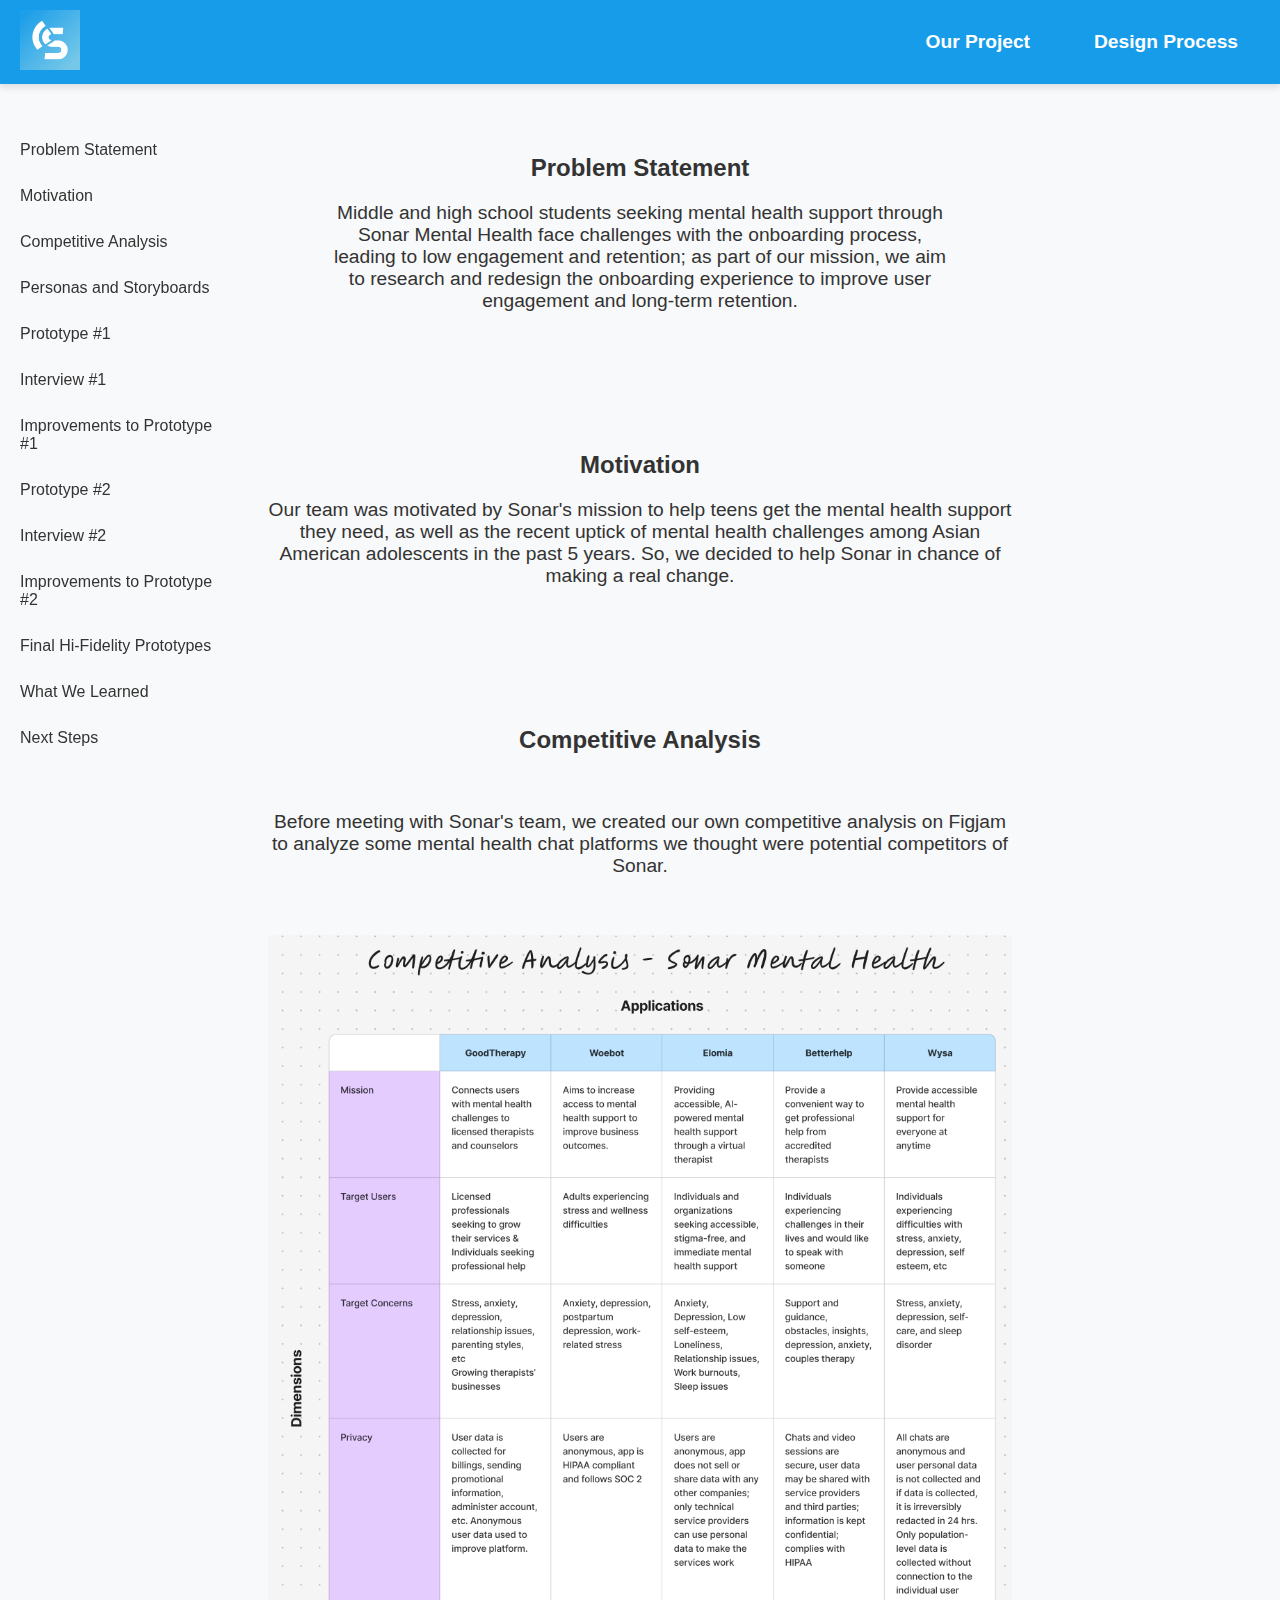
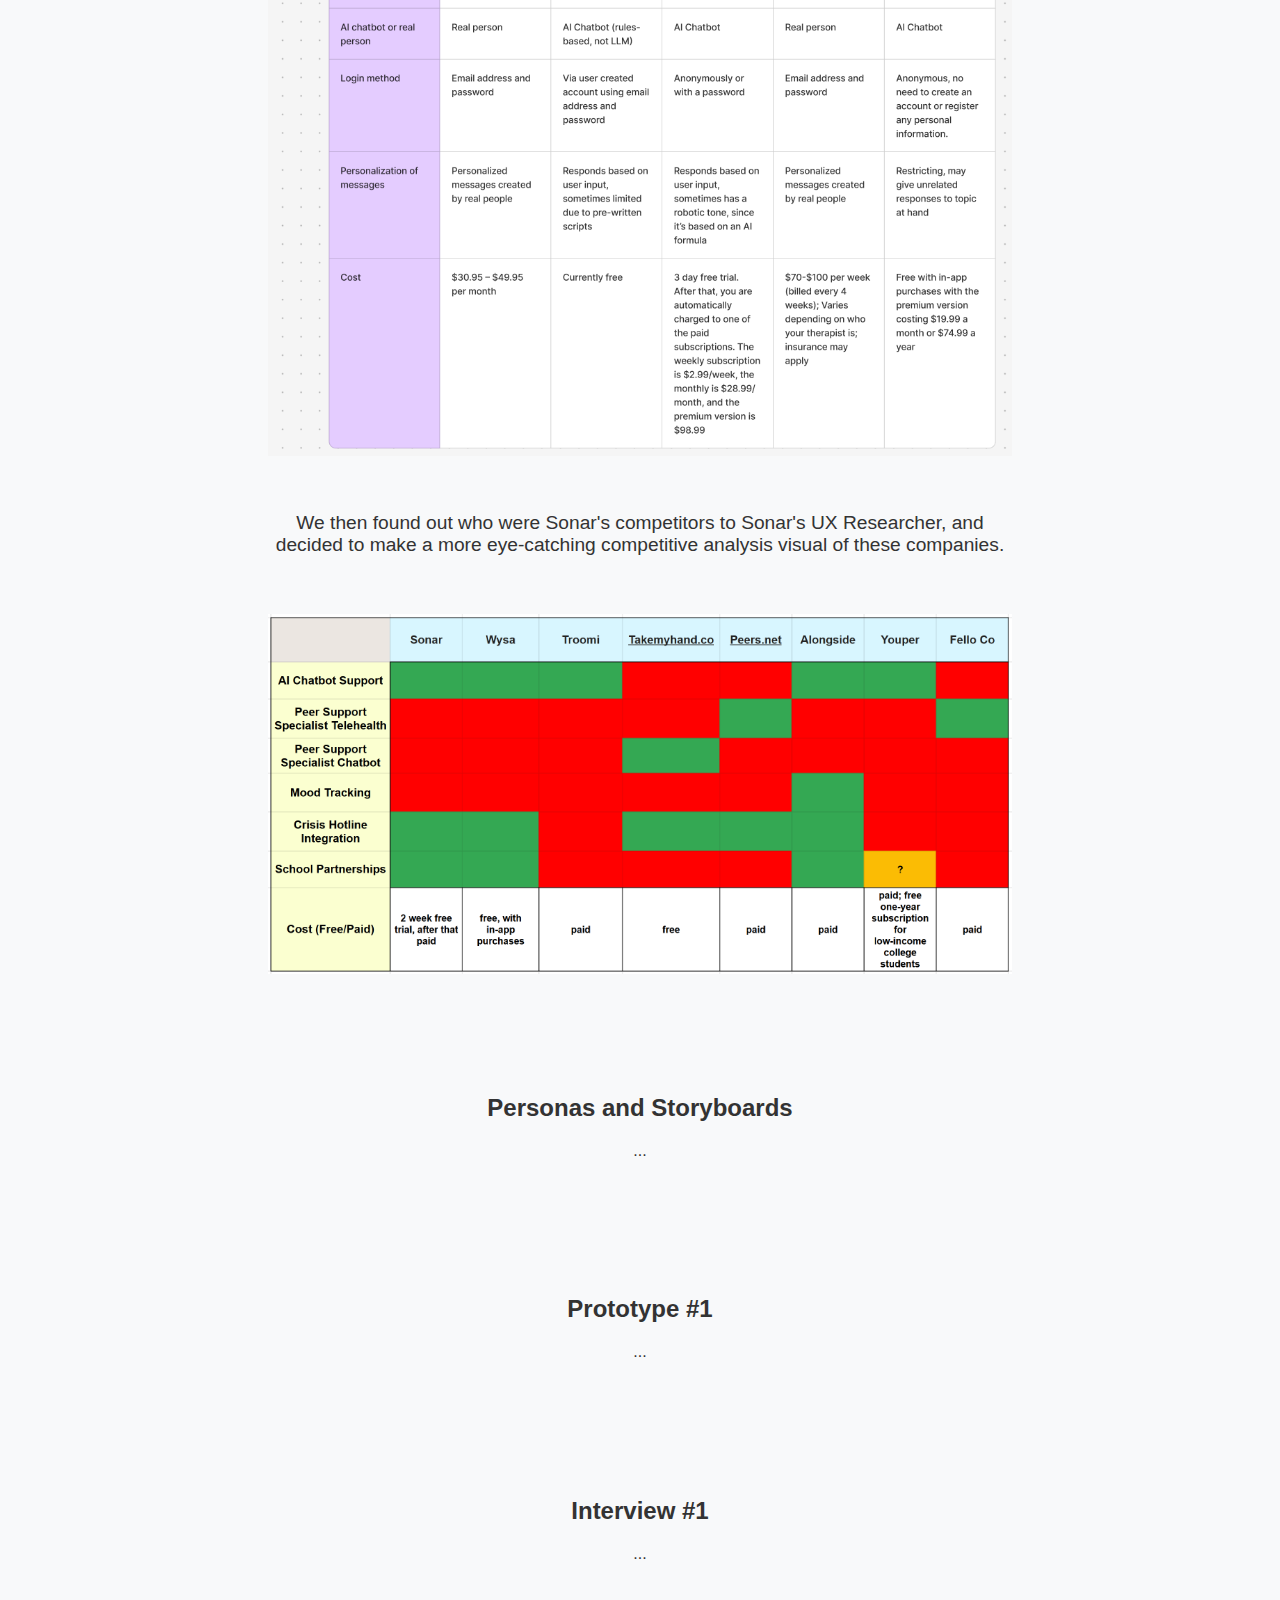
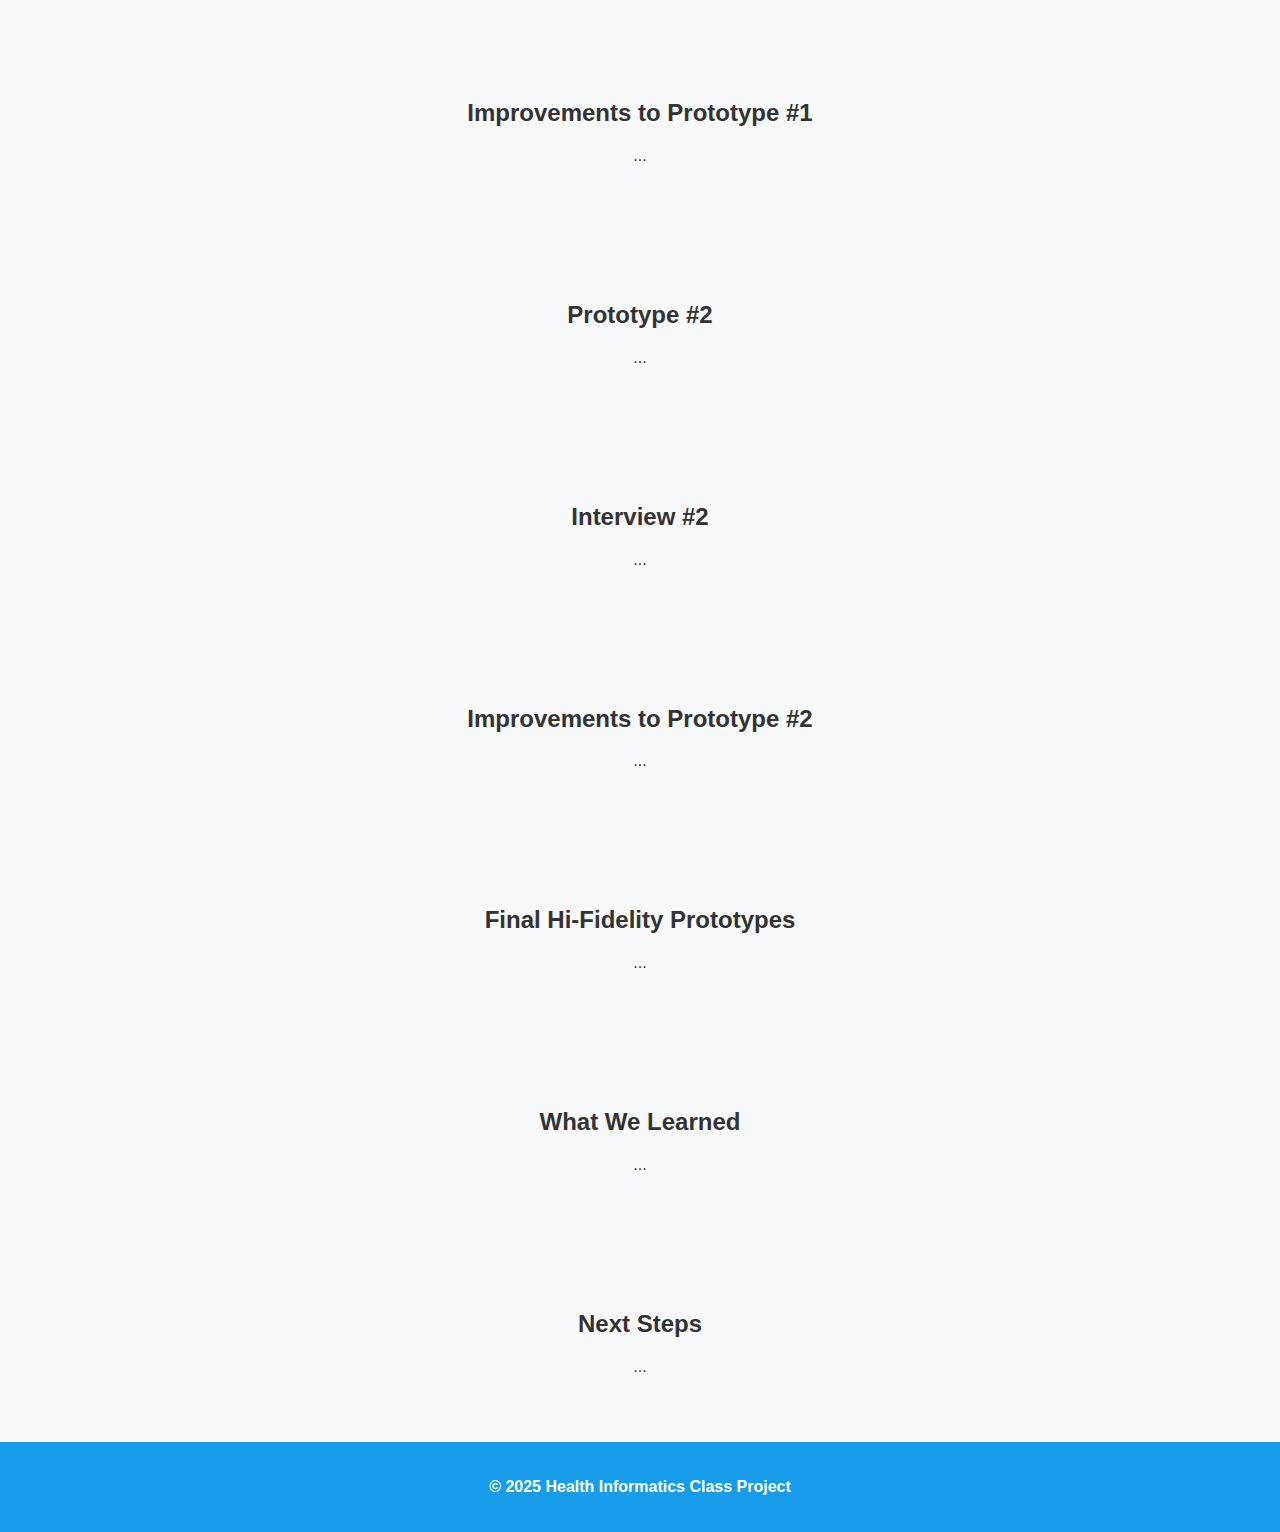
==== design_process.html @ 683f1a5f "Added team section and some initial sections in design process" ====
<!DOCTYPE html>
<html lang="en">
<head>
    <meta charset="UTF-8">
    <meta name="viewport" content="width=device-width, initial-scale=1.0">
    <title>UI/UX Project Showcase</title>
    <link rel="stylesheet" href="styles.css">
</head>
<body>
    <!-- Navbar -->
    <nav class="navbar">
        <div class="logo-container">
            <a href="index.html"> <!-- Replace "index.html" with the correct homepage link -->
                <img src="assets/images/sonar-logo-blue.png" alt="Sonar Mental Health" class="logo">
            </a>
            <!-- <span>Sonar Mental Health</span> -->
        </div>
        <ul class="nav-links">
            <li><a href="index.html">Our Project</a></li>
            <li><a href="design_process.html">Design Process</a></li>
        </ul>
    </nav>
    

    <!-- Left Sidebar Navigation -->
    <nav class="side-navbar">
        <ul>
            <li><a href="#problem-statement">Problem Statement</a></li>
            <li><a href="#motivation">Motivation</a></li>
            <li><a href="#competitive-analysis">Competitive Analysis</a></li>
            <li><a href="#personas-storyboards">Personas and Storyboards</a></li>
            <li><a href="#prototype1">Prototype #1</a></li>
            <li><a href="#interview1">Interview #1</a></li>
            <li><a href="#improvements1">Improvements to Prototype #1</a></li>
            <li><a href="#prototype2">Prototype #2</a></li>
            <li><a href="#interview2">Interview #2</a></li>
            <li><a href="#improvements2">Improvements to Prototype #2</a></li>
            <li><a href="#final-prototypes">Final Hi-Fidelity Prototypes</a></li>
            <li><a href="#learned">What We Learned</a></li>
            <li><a href="#next-steps">Next Steps</a></li>
        </ul>
    </nav>


    <section id="problem-statement">
        <h2>Problem Statement</h2>
        <p>Middle and high school students seeking mental health support through Sonar Mental Health face challenges with the 
            onboarding process, leading to low engagement and retention; as part of our mission, we aim to research and redesign
             the onboarding experience to improve user engagement and long-term retention.</p>
    </section>
    
    <section id="motivation">
        <h2>Motivation</h2>
        <p>Our team was motivated by Sonar's mission to help teens get the mental health support they need, as well as the recent 
            uptick of mental health challenges among Asian American adolescents in the past 5 years. So, we decided to help Sonar 
            in chance of making a real change.
        </p>
    </section>
    
    <section id="competitive-analysis">
        <h2>Competitive Analysis</h2>
        <p>Before meeting with Sonar's team, we created our own competitive analysis on Figjam to analyze some mental health chat 
            platforms we thought were potential competitors of Sonar.</p>
        <div style="text-align: center;">
            <img src="assets/images/ca-visual-ours.png" alt="Competitive Analysis Visual Ours" style="max-width: 100%; height: auto;">
        </div>
        <p>We then found out who were Sonar's competitors to Sonar's UX Researcher, and decided to make a more eye-catching
             competitive analysis visual of these companies.</p>
        <div style="text-align: center;">
            <img src="assets/images/competitive-analysis-visual.png" alt="Competitive Analysis Visual" style="max-width: 100%; height: auto;">
        </div>
    </section>
    
    <section id="personas-storyboards">
        <h2>Personas and Storyboards</h2>
        <p>...</p>
    </section>

    <section id="prototype1">
        <h2>Prototype #1</h2>
        <p>...</p>
    </section>

    <section id="interview1">
        <h2>Interview #1</h2>
        <p>...</p>
    </section>

    <section id="improvements1">
        <h2>Improvements to Prototype #1</h2>
        <p>...</p>
    </section>

    <section id="prototype2">
        <h2>Prototype #2</h2>
        <p>...</p>
    </section>

    <section id="interview2">
        <h2>Interview #2</h2>
        <p>...</p>
    </section>

    <section id="improvements2">
        <h2>Improvements to Prototype #2</h2>
        <p>...</p>
    </section>

    <section id="final-prototypes">
        <h2>Final Hi-Fidelity Prototypes</h2>
        <p>...</p>
    </section>

    <section id="learned">
        <h2>What We Learned</h2>
        <p>...</p>
    </section>

    <section id="next-steps">
        <h2>Next Steps</h2>
        <p>...</p>
    </section>


    <footer>
        <p>&copy; 2025 Health Informatics Class Project</p>
    </footer>
</body>
</html>
---- styles.css ----
/* General styles */
body {
    font-family: 'Arial', sans-serif;
    margin: 0;
    padding: 0;
    background-color: #f8f9fa;
    color: #333;
}

/* Navbar */
.navbar {
    display: flex;
    justify-content: space-between;
    align-items: center;
    padding: 10px 20px;
    background-color: #169CE9;
    color: white;
    box-shadow: 0px 4px 6px rgba(0, 0, 0, 0.1);
}

.logo {
    max-width: 60px;
    height: auto;
}

.nav-links {
    list-style: none;
    display: flex;
    gap: 20px;
    margin: 0;
    padding: 0;
}

.nav-links li {
    display: inline;
}

.nav-links a {
    text-decoration: none;
    color: white;
    font-weight: bold;
    font-size: 1.2rem;
    padding: 15px 22px;
    border-radius: 8px;
    transition: background 0.3s ease;
}

.nav-links a:hover {
    background-color: rgba(255, 255, 255, 0.2);
}


/* Left Sidebar Navigation */
.side-navbar {
    position: fixed;
    left: 20px;
    top: 50%;
    transform: translateY(-50%);
    width: 200px;
}

.side-navbar ul {
    list-style: none;
    padding: 0;
    margin: 0;
}

.side-navbar li {
    margin-bottom: 12px;
}

.side-navbar a {
    text-decoration: none;
    font-size: 16px;
    font-weight: 500;
    color: #333;
    padding: 8px 0;
    display: inline-block;
    position: relative;
    transition: color 0.3s ease-in-out;
}

/* Modern hover effect with an underline animation */
.side-navbar a::after {
    content: "";
    position: absolute;
    left: 0;
    bottom: -3px;
    width: 0;
    height: 2px;
    background-color: #007bff; /* Change to your accent color */
    transition: width 0.3s ease-in-out;
}

.side-navbar a:hover {
    color: #007bff;
}

.side-navbar a:hover::after {
    width: 100%;
}


/* Hero Section */
.hero {
    text-align: center;
    padding: 120px 20px;
    background: linear-gradient(135deg, #d0e8fc, #a3d5f7);
    color: #2c3e50;
    box-shadow: inset 0 4px 6px rgba(0, 0, 0, 0.1);
}

.hero h1 {
    font-size: 2.5rem;
    font-weight: bold;
    margin-bottom: 10px;
    color: #2c3e50; /* Updated title color */
}


.hero p {
    font-size: 1.2rem;
    max-width: 600px;
    margin: 0 auto;
    line-height: 1.6;
}

/* CTA Button */
.cta-button {
    display: inline-block;
    padding: 18px 40px;
    font-size: 1.2rem;
    margin-top: 20px;
    font-weight: bold;
    background-color: #007B8F; /* Updated button color */
    color: white;
    text-decoration: none;
    border-radius: 10px;
    transition: all 0.3s ease-in-out;
    box-shadow: 0px 5px 8px rgba(0, 0, 0, 0.15);
}

.cta-button:hover {
    background-color: #005F6B; /* Darker teal for hover effect */
    transform: scale(1.07);
}


/* Responsive Design */
@media (max-width: 768px) {
    .navbar {
        flex-direction: column;
        text-align: center;
        padding: 20px;
    }
    .nav-links {
        flex-direction: column;
        gap: 10px;
    }
}


section {
    padding: 50px 20px;
    text-align: center;
}

#project p {
    padding-left: 25%;
    padding-right: 25%;
    font-size: 1.2rem;
}

#project ul {
    padding-left: 35%;
    padding-right: 35%;
    font-size: 1.2rem;
}

#project ul li {
    margin-bottom: 10px; /* Adjust as needed */
}


/* meet the team section */
#team {
    text-align: center;
    padding: 40px 20px;
    background-color: #f9f9f9;
}

.team-section {
    text-align: center;
    padding: 50px 20px;
}

.team-container {
    display: flex;
    flex-wrap: wrap;
    justify-content: center;
    padding-top: 3%;
    gap: 20px; /* Spacing between team members */
}

.team-member {
    max-width: 200px;
    text-align: center;
}

.team-member img {
    width: 200px;
    height: 200px;
    object-fit: cover;
    border-radius: 10px;
}


/* Responsive Design */
@media (max-width: 768px) {
    .team-container {
        flex-direction: column;
        align-items: center;
    }
}

h3 {
    margin: 10px 0 5px;
    font-size: 1.2em;
}


/* design process page */

#problem-statement p {
    padding-left: 25%;
    padding-right: 25%;
    font-size: 1.2rem;
}

#motivation p {
    padding-left: 20%;
    padding-right: 20%;
    font-size: 1.2rem;
}

#competitive-analysis p {
    padding-left: 20%;
    padding-right: 20%;
    padding-top: 3%;
    font-size: 1.2rem;
}

#competitive-analysis img:first-of-type {
    width: 60%;       /* Scales with the container */
    max-width: 300px; /* Limits the maximum size */
    height: auto;     /* Maintains aspect ratio */
    display: block;   
    margin: 0 auto;   /* Centers the image */
    padding-top: 3vw;
}


footer {
    text-align: center;
    font-weight: bold;
    padding: 20px;
    background-color: #169CE9;
    color: white;
}
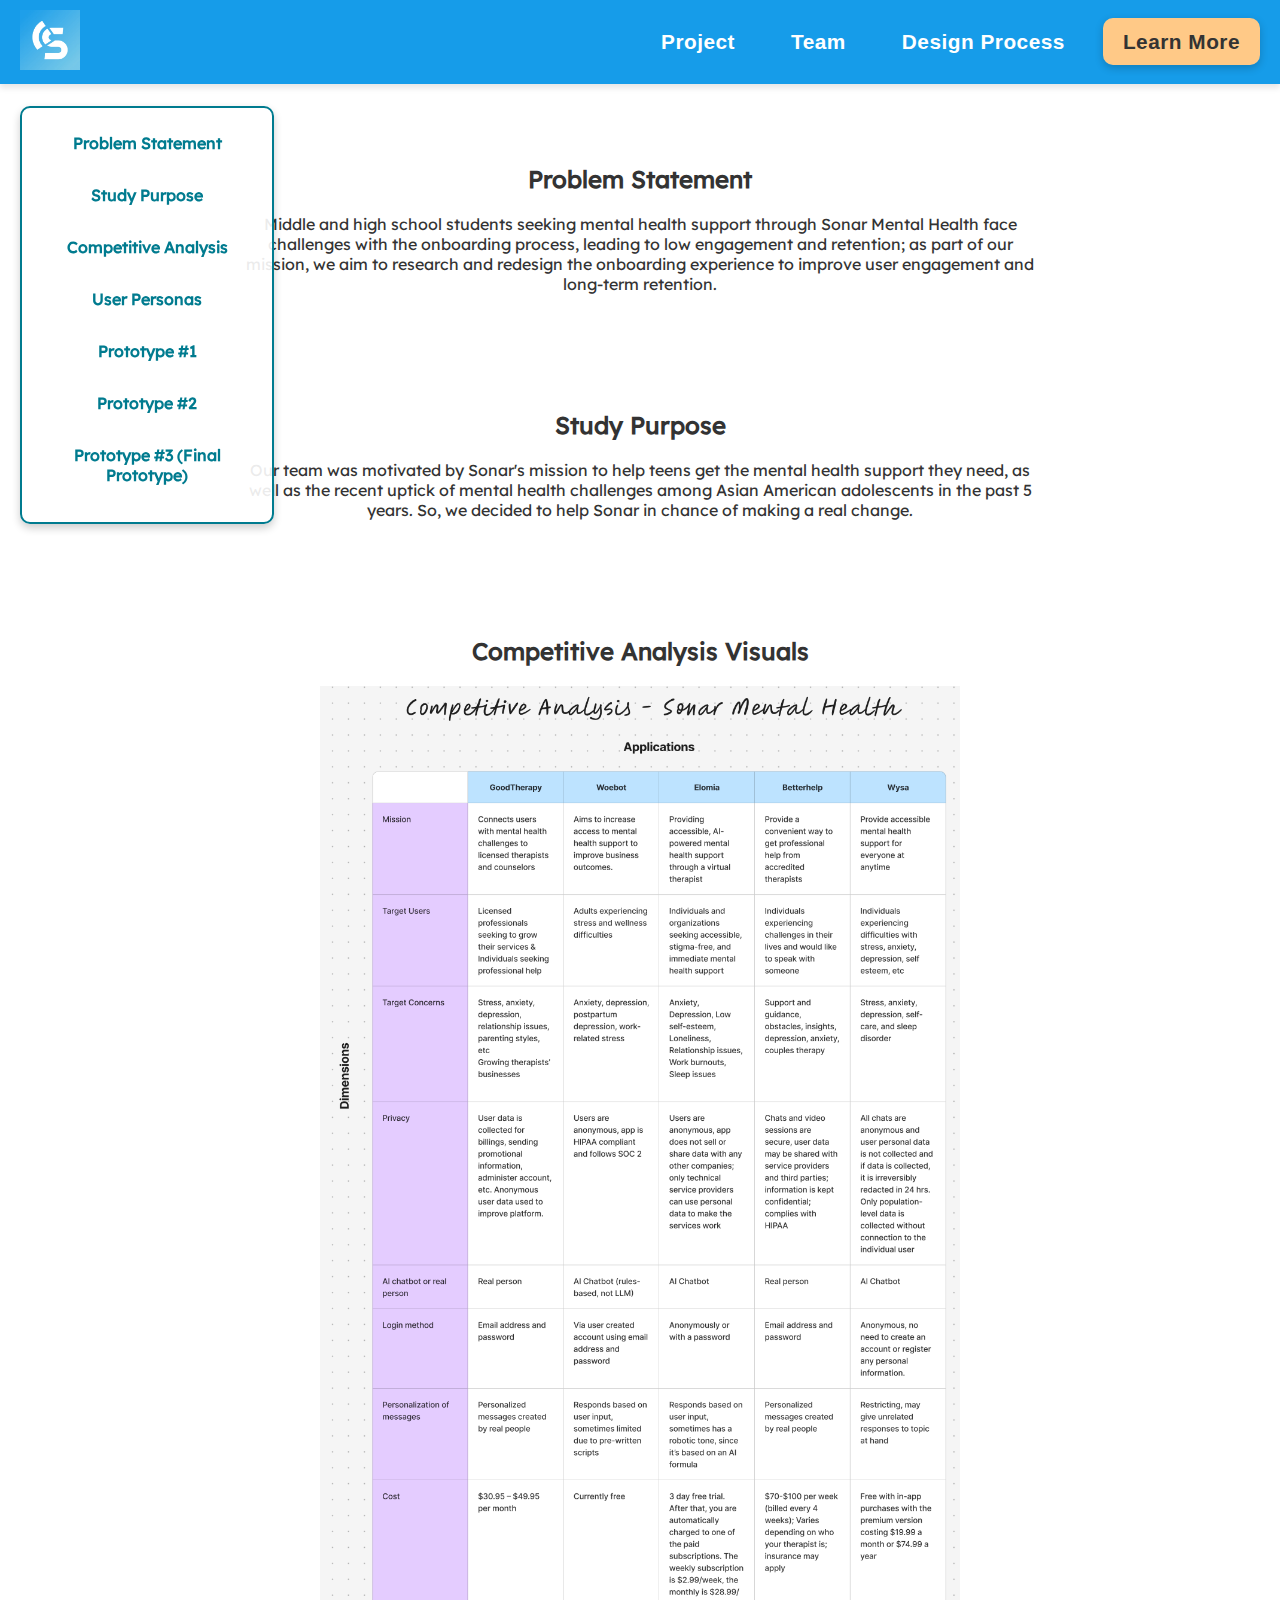
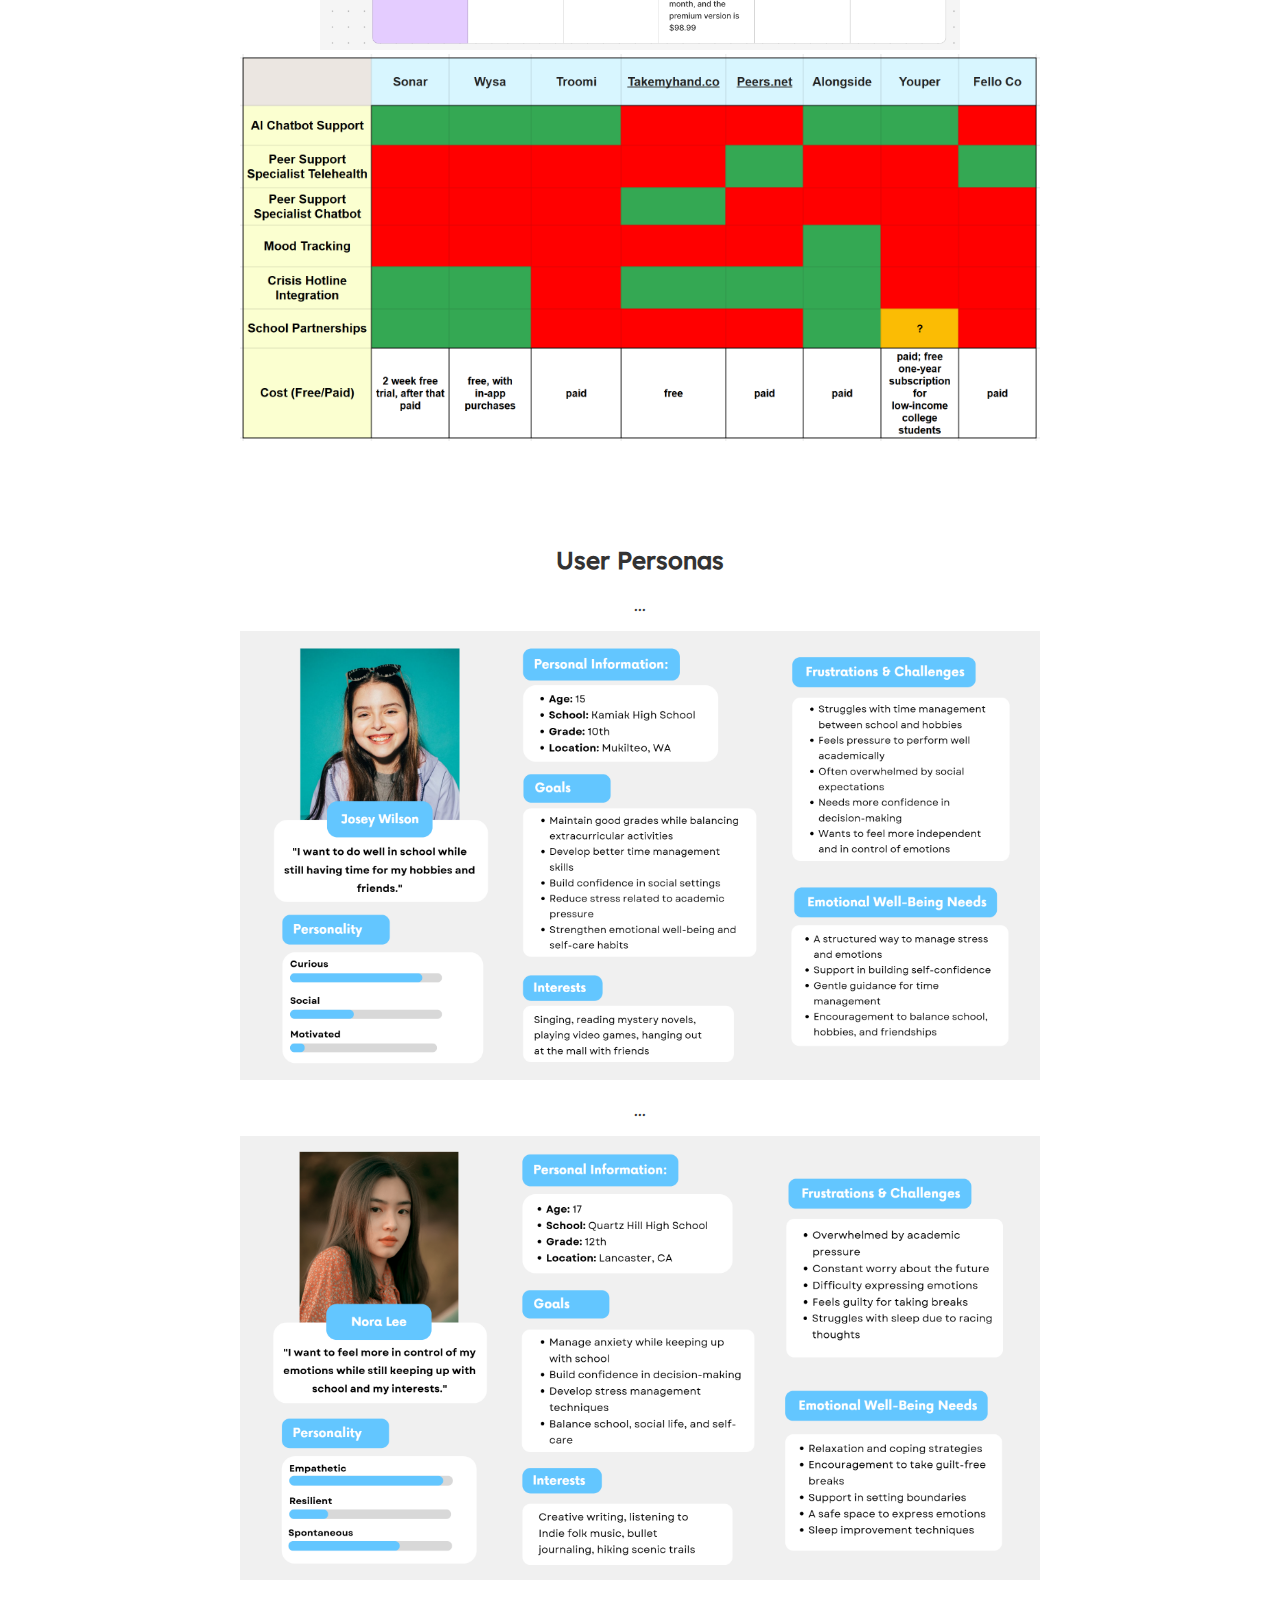
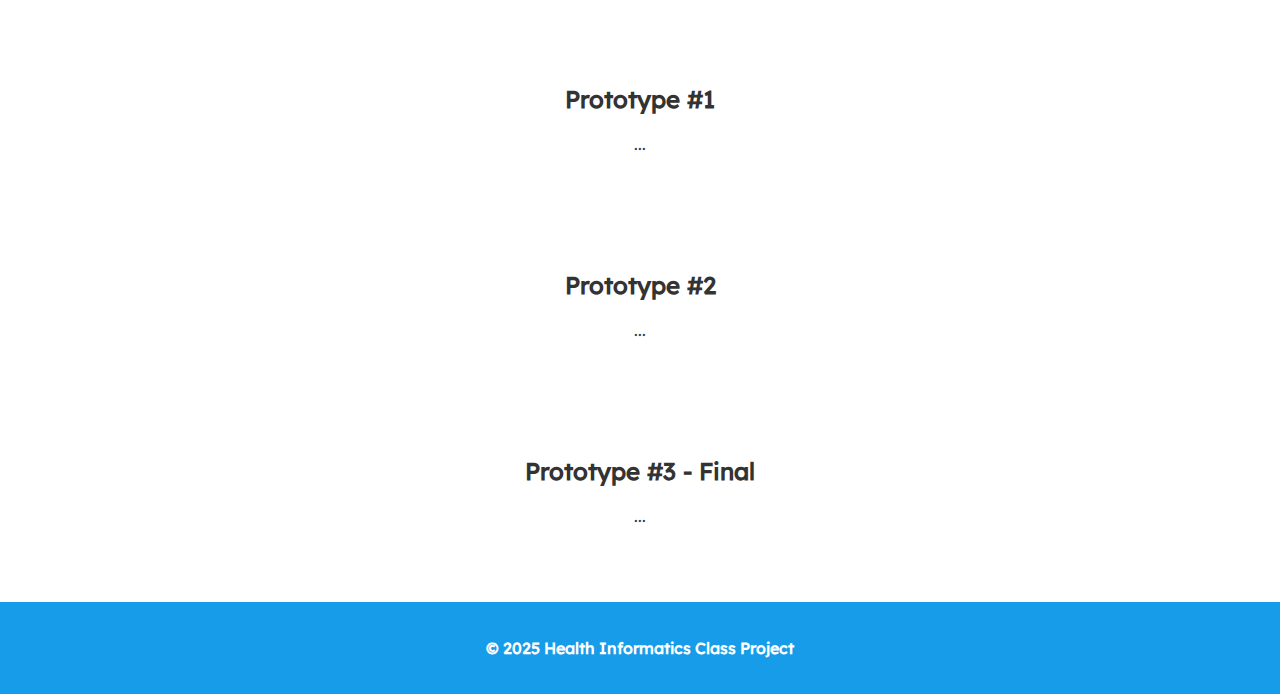
==== commit 8cb21932: "Added design process page" ====
--- a/design_process.html
+++ b/design_process.html
@@ -7,7 +7,7 @@
     <title>UI/UX Project Showcase</title>
     <link rel="stylesheet" href="styles.css">
 </head>
-<body>
+<body class="design-process-page">
     <!-- Navbar -->
     <nav class="navbar">
         <div class="logo-container">
@@ -17,8 +17,10 @@
             <!-- <span>Sonar Mental Health</span> -->
         </div>
         <ul class="nav-links">
-            <li><a href="index.html">Our Project</a></li>
+            <li><a href="index.html">Project</a></li>
+            <li><a href="team.html">Team</a></li>
             <li><a href="design_process.html">Design Process</a></li>
+            <li><a href="sonar.html">Learn More</a></li>
         </ul>
     </nav>
     
@@ -27,18 +29,12 @@
     <nav class="side-navbar">
         <ul>
             <li><a href="#problem-statement">Problem Statement</a></li>
-            <li><a href="#motivation">Motivation</a></li>
+            <li><a href="#study-purpose">Study Purpose</a></li>
             <li><a href="#competitive-analysis">Competitive Analysis</a></li>
-            <li><a href="#personas-storyboards">Personas and Storyboards</a></li>
+            <li><a href="#personas">User Personas</a></li>
             <li><a href="#prototype1">Prototype #1</a></li>
-            <li><a href="#interview1">Interview #1</a></li>
-            <li><a href="#improvements1">Improvements to Prototype #1</a></li>
             <li><a href="#prototype2">Prototype #2</a></li>
-            <li><a href="#interview2">Interview #2</a></li>
-            <li><a href="#improvements2">Improvements to Prototype #2</a></li>
-            <li><a href="#final-prototypes">Final Hi-Fidelity Prototypes</a></li>
-            <li><a href="#learned">What We Learned</a></li>
-            <li><a href="#next-steps">Next Steps</a></li>
+            <li><a href="#prototype3">Prototype #3 (Final Prototype)</a></li>
         </ul>
     </nav>
 
@@ -50,8 +46,8 @@
              the onboarding experience to improve user engagement and long-term retention.</p>
     </section>
     
-    <section id="motivation">
-        <h2>Motivation</h2>
+    <section id="study-purpose">
+        <h2>Study Purpose</h2>
         <p>Our team was motivated by Sonar's mission to help teens get the mental health support they need, as well as the recent 
             uptick of mental health challenges among Asian American adolescents in the past 5 years. So, we decided to help Sonar 
             in chance of making a real change.
@@ -59,36 +55,29 @@
     </section>
     
     <section id="competitive-analysis">
-        <h2>Competitive Analysis</h2>
-        <p>Before meeting with Sonar's team, we created our own competitive analysis on Figjam to analyze some mental health chat 
-            platforms we thought were potential competitors of Sonar.</p>
-        <div style="text-align: center;">
-            <img src="assets/images/ca-visual-ours.png" alt="Competitive Analysis Visual Ours" style="max-width: 100%; height: auto;">
+        <h2>Competitive Analysis Visuals</h2>
+        <div class="ca-container">
+            <img src="assets/images/ca-visual-ours.png" alt="Competitive Analysis Visual Ours">
         </div>
-        <p>We then found out who were Sonar's competitors to Sonar's UX Researcher, and decided to make a more eye-catching
-             competitive analysis visual of these companies.</p>
-        <div style="text-align: center;">
-            <img src="assets/images/competitive-analysis-visual.png" alt="Competitive Analysis Visual" style="max-width: 100%; height: auto;">
+        <div class="ca-container2">
+            <img src="assets/images/competitive-analysis-visual.png" alt="Competitive Analysis Visual">
         </div>
     </section>
     
-    <section id="personas-storyboards">
-        <h2>Personas and Storyboards</h2>
+    <section id="personas">
+        <h2>User Personas</h2>
         <p>...</p>
+        <div class="persona-container">
+            <img src="assets/images/josey-persona.png" alt="Josey Persona">
+        </div>
+        <p>...</p>
+        <div class="persona-container">
+            <img src="assets/images/nora-persona.png" alt="Nora Persona">
+        </div>
     </section>
 
     <section id="prototype1">
         <h2>Prototype #1</h2>
-        <p>...</p>
-    </section>
-
-    <section id="interview1">
-        <h2>Interview #1</h2>
-        <p>...</p>
-    </section>
-
-    <section id="improvements1">
-        <h2>Improvements to Prototype #1</h2>
         <p>...</p>
     </section>
 
@@ -97,31 +86,10 @@
         <p>...</p>
     </section>
 
-    <section id="interview2">
-        <h2>Interview #2</h2>
+    <section id="prototype3">
+        <h2>Prototype #3 - Final</h2>
         <p>...</p>
     </section>
-
-    <section id="improvements2">
-        <h2>Improvements to Prototype #2</h2>
-        <p>...</p>
-    </section>
-
-    <section id="final-prototypes">
-        <h2>Final Hi-Fidelity Prototypes</h2>
-        <p>...</p>
-    </section>
-
-    <section id="learned">
-        <h2>What We Learned</h2>
-        <p>...</p>
-    </section>
-
-    <section id="next-steps">
-        <h2>Next Steps</h2>
-        <p>...</p>
-    </section>
-
 
     <footer>
         <p>&copy; 2025 Health Informatics Class Project</p>
--- a/styles.css
+++ b/styles.css
@@ -1,9 +1,30 @@
+@font-face {
+    font-family: 'Sigmar';
+    src: url('./assets/fonts/Sigmar/Sigmar-Regular.ttf') format('truetype');
+}
+
+@font-face {
+    font-family: 'Lexend Black';
+    src: url('./assets/fonts/Lexend/static/Lexend-Black.ttf') format('truetype');
+}
+
+
+@font-face {
+    font-family: 'Lexend Bold';
+    src: url('./assets/fonts/Lexend/static/Lexend-Bold.ttf') format('truetype');
+}
+
+@font-face {
+    font-family: 'Lexend Regular';
+    src: url('./assets/fonts/Lexend/static/Lexend-Regular.ttf') format('truetype');
+}
+
 /* General styles */
 body {
-    font-family: 'Arial', sans-serif;
+    font-family: 'Lexend Regular', 'Arial', sans-serif;
     margin: 0;
     padding: 0;
-    background-color: #f8f9fa;
+    background-color: white;
     color: #333;
 }
 
@@ -11,6 +32,7 @@
 .navbar {
     display: flex;
     justify-content: space-between;
+    font-family: 'Lexend Regular', Arial, Helvetica, sans-serif;
     align-items: center;
     padding: 10px 20px;
     background-color: #169CE9;
@@ -38,92 +60,295 @@
 .nav-links a {
     text-decoration: none;
     color: white;
+    font-weight: 600;
+    font-size: 1.3rem;
+    padding: 12px 18px;
+    border-radius: 8px;
+    transition: background 0.3s ease, transform 0.2s ease;
+    letter-spacing: 0.5px;
+    font-family: 'Poppins', sans-serif;
+}
+
+.nav-links a:hover {
+    background-color: rgba(255, 255, 255, 0.3);
+    transform: translateY(-2px);
+}
+
+/* Special styling for Sonar Mental Health button */
+.nav-links a[href="sonar.html"] {
+    background-color: #ffc987; /* Gold */
+    color: #333; /* Dark Blue */
     font-weight: bold;
-    font-size: 1.2rem;
-    padding: 15px 22px;
-    border-radius: 8px;
-    transition: background 0.3s ease;
-}
-
-.nav-links a:hover {
-    background-color: rgba(255, 255, 255, 0.2);
-}
-
-
-/* Left Sidebar Navigation */
-.side-navbar {
-    position: fixed;
-    left: 20px;
-    top: 50%;
-    transform: translateY(-50%);
-    width: 200px;
-}
-
-.side-navbar ul {
-    list-style: none;
-    padding: 0;
-    margin: 0;
-}
-
-.side-navbar li {
-    margin-bottom: 12px;
-}
-
-.side-navbar a {
-    text-decoration: none;
-    font-size: 16px;
-    font-weight: 500;
-    color: #333;
-    padding: 8px 0;
-    display: inline-block;
-    position: relative;
-    transition: color 0.3s ease-in-out;
-}
-
-/* Modern hover effect with an underline animation */
-.side-navbar a::after {
-    content: "";
-    position: absolute;
-    left: 0;
-    bottom: -3px;
-    width: 0;
-    height: 2px;
-    background-color: #007bff; /* Change to your accent color */
-    transition: width 0.3s ease-in-out;
-}
-
-.side-navbar a:hover {
-    color: #007bff;
-}
-
-.side-navbar a:hover::after {
-    width: 100%;
-}
+    border-radius: 10px;
+    padding: 12px 20px;
+    box-shadow: 0 3px 8px rgba(0, 0, 0, 0.2);
+}
+
+.nav-links a[href="sonar.html"]:hover {
+    background-color: #fdbb6c; /* Slightly darker gold */
+    transform: scale(1.05);
+}
+
 
 
 /* Hero Section */
 .hero {
     text-align: center;
-    padding: 120px 20px;
-    background: linear-gradient(135deg, #d0e8fc, #a3d5f7);
-    color: #2c3e50;
-    box-shadow: inset 0 4px 6px rgba(0, 0, 0, 0.1);
+    padding: 3% 20px;
+    background: white;
+    /* color: #2c3e50; */
 }
 
 .hero h1 {
-    font-size: 2.5rem;
+    font-family: 'Lexend Black', Arial, Helvetica, sans-serif;
+    font-size: 5rem;
     font-weight: bold;
+    margin-bottom: 0;
+    color: #1E3A8A; /* Updated title color */
+}
+
+.hero h2 {
+    font-family: 'Lexend Bold', Arial, Helvetica, sans-serif;
+    font-size: 2rem;
+    margin-top: 0;
+    margin-bottom: 30px;
+    font-weight: bold;
+    color: #1E3A8A; /* Updated title color */
+}
+
+.hero p {
+    font-family: 'Lexend Regular', Arial, Helvetica, sans-serif;
+    color:#1fa3c3;
+    font-size: 2.5vh;
+    max-width: 1200px;
+    margin: 0 auto;
+    margin-bottom: 3%;
+    line-height: 1.6;
+}
+
+.hero img {
+    width: 80%; /* Adjust this value to control the size */
+    max-width: 1200px; /* Prevents the image from being too large */
+    height: auto; /* Maintains aspect ratio */
+    display: block; /* Ensures proper spacing */
+    margin: 0 auto; /* Centers the image */
+}
+
+@media (max-width: 768px) {
+    .hero img {
+        width: 90%; /* Adjust size for smaller screens */
+        max-width: 400px;
+    }
+}
+
+@media (max-width: 480px) {
+    .hero img {
+        width: 100%;
+        max-width: 300px;
+    }
+}
+
+
+/* description section */
+.description-section {
+    display: flex;
+    align-items: center;
+    justify-content: center; /* Centers content horizontally */
+    gap: 80px;
+    padding-top: 40px;
+    padding-left: 3%;
+    padding-right: 3%;
+    flex-wrap: nowrap; /* Prevents wrapping */
+}
+
+.onboarding-image {
+    width: 350px; /* Adjust as needed */
+    height: auto;
+    flex-shrink: 0; /* Ensures the image doesn’t shrink too much */
+}
+
+.onboarding-text {
+    max-width: 500px;
+    flex-grow: 1; /* Allows text to take available space */
+    text-align: center;
+}
+
+.onboarding-text h2 {
+    font-family: 'Lexend Bold', Arial, Helvetica, sans-serif;
+    color:#1E3A8A;
     margin-bottom: 10px;
-    color: #2c3e50; /* Updated title color */
-}
-
-
-.hero p {
-    font-size: 1.2rem;
+    font-size: 40px;
+}
+
+.onboarding-text p {
+    font-family: 'Lexend Regular', Arial, Helvetica, sans-serif;
+    color:#1E3A8A;
+    list-style-type: disc;
+    padding-right: 20px;
+    font-size: 2.3vh;
+    width: 100%;
+}
+
+
+/* motivation section */
+.motivation-section {
+    display: flex;
+    align-items: flex-start; /* Aligns text block to the top */
+    justify-content: center;
+    align-items: center; /* Vertically centers items */
+    gap: 80px;
+    padding-top: 5%;
+    padding-left: 10%;
+    padding-right: 10%;
+    padding-bottom: 10%;
+    flex-wrap: nowrap; /* Prevents wrapping */
+}
+
+
+.texting-image {
+    width: 500px; /* Adjust as needed */
+    height: auto;
+    flex-shrink: 0; /* Ensures the image doesn’t shrink too much */
+}
+
+.motivation-text {
+    max-width: 500px;
+    flex-grow: 1; /* Allows text to take available space */
+    text-align: center;
+    margin: 0 auto;
+    padding: 0;
+}
+
+.motivation-text h2 {
+    font-family: 'Lexend Bold', Arial, Helvetica, sans-serif;
+    color:#1E3A8A;
+    margin-bottom: 10px;
+    font-size: 40px;
+    text-align: center;
+}
+
+.motivation-text p {
+    font-family: 'Lexend Regular', Arial, Helvetica, sans-serif;
+    color:#1E3A8A;
+    text-align: center;
+    font-size: 2.3vh;
+    width: 100%;
+    /* list-style-type: disc; */
+}
+
+
+/* learn about sonar section */
+.sonar-section {
+    background: linear-gradient(135deg, #169CE9, #1E78C9, #16B9E9);
+    padding: 60px;
+    text-align: center;
+}
+
+.sonar-text {
+    color: white;
+}
+
+.sonar-text h2 {
+    font-size: 4vh;
+}
+
+.sonar-button {
+    background: #333;
+    color: white;
+    border: none;
+    padding: 15px 20px;
+    font-size: 18px;
+    cursor: pointer;
+    border-radius: 10px;
+    text-align: center;
+    display: inline-block;
+    text-decoration: none;
+}
+
+.sonar-button:hover {
+    background: #414141;
+    transform: scale(1.07);
+}
+  
+
+/* key features section */
+.key-features-section {
+    text-align: center;
+    padding-top: 10%;
+}
+
+.key-features-text {
+    /* max-width: 600px; */
+    width: 80%;
+    margin: 0 auto;
+    text-align: center;
+}
+
+.key-features-text h2 {
+    font-family: 'Lexend Bold', Arial, Helvetica, sans-serif;
+    color:#1E3A8A;
+    margin-bottom: 6%;
+    font-size: 40px;
+    text-align: center;
+}
+
+.key-features-images {
+    display: flex;
+    flex-wrap: wrap;
+    justify-content: center;
+    align-items: flex-start; /* Aligns captions at the top */
+    gap: 0px;
+    margin-top: 7%;
+}
+
+figure {
+    text-align: center;
+    display: flex;
+    flex-direction: column;
+    align-items: center; 
+    width: 230px;
+    height: auto;
+    padding: 0%;
+}
+
+figcaption {
+    font-family: 'Lexend Bold', Arial, Helvetica, sans-serif;
+    color:#1E3A8A;
+    font-size: 20px;
+    margin-bottom: 20%;
+    min-height: 40px; /* Ensures all captions take up the same space */
+}
+
+.key-features-images img {
+    width: 100%; /* Adjust the size as needed */
+    /* max-width: 150px; Prevent images from being too large */
+    height: 100%; /* Ensures all images have the same height */
+    object-fit: contain; /* Keeps image proportions intact */
+    border-radius: 8px; /* Optional */
+}
+
+
+
+/* full prototype section*/
+.interactive-prototype-section {
+    text-align: center;
+    padding-top: 10%;
+    padding-bottom: 10%;
+}
+
+.interactive-prototype-section h1 {
+    font-family: 'Lexend Bold', Arial, Helvetica, sans-serif;
+    color:#1E3A8A;
+    font-size: 40px;
+}
+
+iframe {
+    border: none;
+    width: 100%;
     max-width: 600px;
-    margin: 0 auto;
-    line-height: 1.6;
-}
+    height: 800px;
+}
+
 
 /* CTA Button */
 .cta-button {
@@ -159,42 +384,37 @@
     }
 }
 
-
-section {
-    padding: 50px 20px;
-    text-align: center;
-}
-
-#project p {
-    padding-left: 25%;
-    padding-right: 25%;
-    font-size: 1.2rem;
-}
-
-#project ul {
-    padding-left: 35%;
-    padding-right: 35%;
-    font-size: 1.2rem;
-}
-
-#project ul li {
-    margin-bottom: 10px; /* Adjust as needed */
+footer {
+    text-align: center;
+    font-weight: bold;
+    padding: 20px;
+    background-color: #169CE9;
+    color: white;
 }
 
 
 /* meet the team section */
 #team {
     text-align: center;
-    padding: 40px 20px;
-    background-color: #f9f9f9;
-}
-
+    padding-top: 3%;
+    padding-bottom: 20%;
+    background-color: #ffffff;
+  
+}
 .team-section {
     text-align: center;
-    padding: 50px 20px;
+}
+
+#team h2 {
+    font-family: 'Lexend Bold', Arial, Helvetica, sans-serif;
+    color: #1fa3c3;
+    font-size: 6vh;    
 }
 
 .team-container {
+    font-family: 'Lexend Regular', Arial, Helvetica, sans-serif;
+    color: #1E3A8A;
+    font-size: 2vh;    
     display: flex;
     flex-wrap: wrap;
     justify-content: center;
@@ -203,17 +423,19 @@
 }
 
 .team-member {
-    max-width: 200px;
-    text-align: center;
-}
-
+    max-width: 300px;
+    text-align: center;
+}
+
+.team-member p {
+    font-weight: bold;
+}
 .team-member img {
     width: 200px;
     height: 200px;
     object-fit: cover;
     border-radius: 10px;
 }
-
 
 /* Responsive Design */
 @media (max-width: 768px) {
@@ -228,44 +450,224 @@
     font-size: 1.2em;
 }
 
+/* sonar mental health page */
+
+.what-is-sonar-title {
+    font-family: 'Lexend Bold', Arial, Helvetica, sans-serif;
+    color: #1E3A8A;
+    font-size: 6vh;    
+    margin-top: 6%;
+    text-align: center;
+    margin-bottom: 20px; /* Space between the title and flexbox */
+    
+}
+
+.what-is-sonar-section {
+    display: flex;
+    align-items: center;
+    justify-content: center; /* Centers content horizontally */
+    gap: 10%;
+    padding: 40px;
+    flex-wrap: nowrap; /* Prevents wrapping */
+}
+
+.girl-sitting-image {
+    width: 500px; /* Adjust as needed */
+    height: auto;
+    flex-shrink: 0; /* Ensures the image doesn’t shrink too much */
+}
+
+.what-is-sonar-text {
+    max-width: 600px;
+    flex-grow: 1; /* Allows text to take available space */
+    text-align: center;
+}
+
+
+.what-is-sonar-text p {
+    font-family: 'Lexend Regular', Arial, Helvetica, sans-serif;
+    color: #1E3A8A;
+    font-size: 2.5vh;
+    list-style-type: disc;
+    padding-right: 20px;
+}
+
+/* sign-up section */
+.sign-up-section {
+    /* background: linear-gradient(135deg, #169CE9, #1E78C9, #16B9E9); */
+    padding-top: 60px;
+    padding-left: 60px;
+    padding-right: 60px;
+    padding-bottom: 10%;
+    text-align: center;
+}
+
+.sign-up-text {
+    font-family: 'Lexend Bold', Arial, Helvetica, sans-serif;
+    color: #333;
+}
+
+.sign-up-text h2 {
+    font-size: 6vh;
+}
+
+.sign-up-button {
+    background: #333;
+    color: white;
+    border: none;
+    padding: 15px 20px;
+    font-size: 18px;
+    cursor: pointer;
+    border-radius: 10px;
+    text-align: center;
+    display: inline-block;
+    text-decoration: none;
+}
+
+.sign-up-button:hover {
+    background: #414141;
+    transform: scale(1.07);
+}
+
+
+/* transitions */
+/* General fade-in styles */
+.fade-in-left {
+    opacity: 0;
+    transform: translateX(-50px);
+    transition: opacity 0.8s ease-out, transform 0.8s ease-out;
+}
+
+.fade-in-right {
+    opacity: 0;
+    transform: translateX(50px);
+    transition: opacity 0.8s ease-out, transform 0.8s ease-out;
+}
+
+.fade-in-bottom {
+    opacity: 0;
+    transform: translateY(50px);
+    transition: opacity 0.8s ease-out, transform 0.8s ease-out;
+}
+
+/* Apply visible styles when elements enter view */
+.visible {
+    opacity: 1;
+    transform: translateX(0) translateY(0);
+}
+
+
 
 /* design process page */
-
-#problem-statement p {
-    padding-left: 25%;
-    padding-right: 25%;
-    font-size: 1.2rem;
-}
-
-#motivation p {
-    padding-left: 20%;
-    padding-right: 20%;
-    font-size: 1.2rem;
-}
-
-#competitive-analysis p {
-    padding-left: 20%;
-    padding-right: 20%;
-    padding-top: 3%;
-    font-size: 1.2rem;
-}
-
-#competitive-analysis img:first-of-type {
-    width: 60%;       /* Scales with the container */
-    max-width: 300px; /* Limits the maximum size */
-    height: auto;     /* Maintains aspect ratio */
-    display: block;   
-    margin: 0 auto;   /* Centers the image */
-    padding-top: 3vw;
-}
-
-
-footer {
-    text-align: center;
-    font-weight: bold;
+/* Design Process Page Styling */
+
+/* Centering each section */
+.design-process-page section {
+    max-width: 800px; 
+    margin: 40px auto;
+    text-align: center;
     padding: 20px;
-    background-color: #169CE9;
-    color: white;
-}
-
-
+}
+
+/* Left Sidebar Navigation - Improved */
+.side-navbar {
+    position: fixed;
+    left: 20px;
+    top: 35%;
+    transform: translateY(-50%);
+    width: 220px;
+    background-color: rgba(255, 255, 255, 0.9); /* Subtle background */
+    border-radius: 10px;
+    padding: 15px;
+    box-shadow: 0 4px 8px rgba(0, 0, 0, 0.2);
+    border: 2px solid #007B8F; /* Accent color */
+}
+
+/* Styling the links */
+.side-navbar ul {
+    list-style: none;
+    padding: 0;
+    margin: 0;
+}
+.side-navbar li {
+    margin-bottom: 12px;
+}
+.side-navbar a {
+    text-decoration: none;
+    font-size: 16px;
+    font-weight: 600;
+    color: #007B8F;
+    padding: 10px;
+    display: block;
+    text-align: center;
+    border-radius: 5px;
+    transition: all 0.3s ease-in-out;
+}
+
+/* Hover effect */
+.side-navbar a:hover {
+    background-color: #007B8F;
+    color: white;
+    transform: scale(1.05);
+}
+
+/* Highlight active section */
+.side-navbar a.active {
+    background-color: #0056b3;
+    color: white;
+}
+
+/* Styling specific sections */
+.problem-statement h2,
+.study-purpose h2,
+.competitive-analysis h2,
+.personas h2,
+.prototype1 h2,
+.prototype2 h2,
+.prototype3 h2 {
+    font-size: 28px;
+    color: #333;
+    margin-bottom: 15px;
+    border-bottom: 3px solid #007bff;
+    display: inline-block;
+    padding-bottom: 5px;
+}
+
+/* Images in competitive analysis */
+.ca-container {
+    text-align: center;
+}
+
+.ca-container img {
+    max-width: 80%; /* Adjust this value as needed */
+    max-height: 50%; /* Set a reasonable max height */
+    height: auto;
+    width: auto;
+}
+
+.ca-container2 img {
+    max-width: 100%; /* Adjust this value as needed */
+    max-height: 80%; /* Set a reasonable max height */
+    height: auto;
+    width: auto;
+}
+
+
+/* Responsive Design */
+@media (max-width: 768px) {
+    .side-navbar {
+        width: 180px;
+        left: 10px;
+        padding: 10px;
+    }
+    .side-navbar a {
+        font-size: 14px;
+        padding: 8px;
+    }
+}
+
+.persona-container img {
+    text-align: center;
+    max-width: 100%; 
+    height: auto;
+}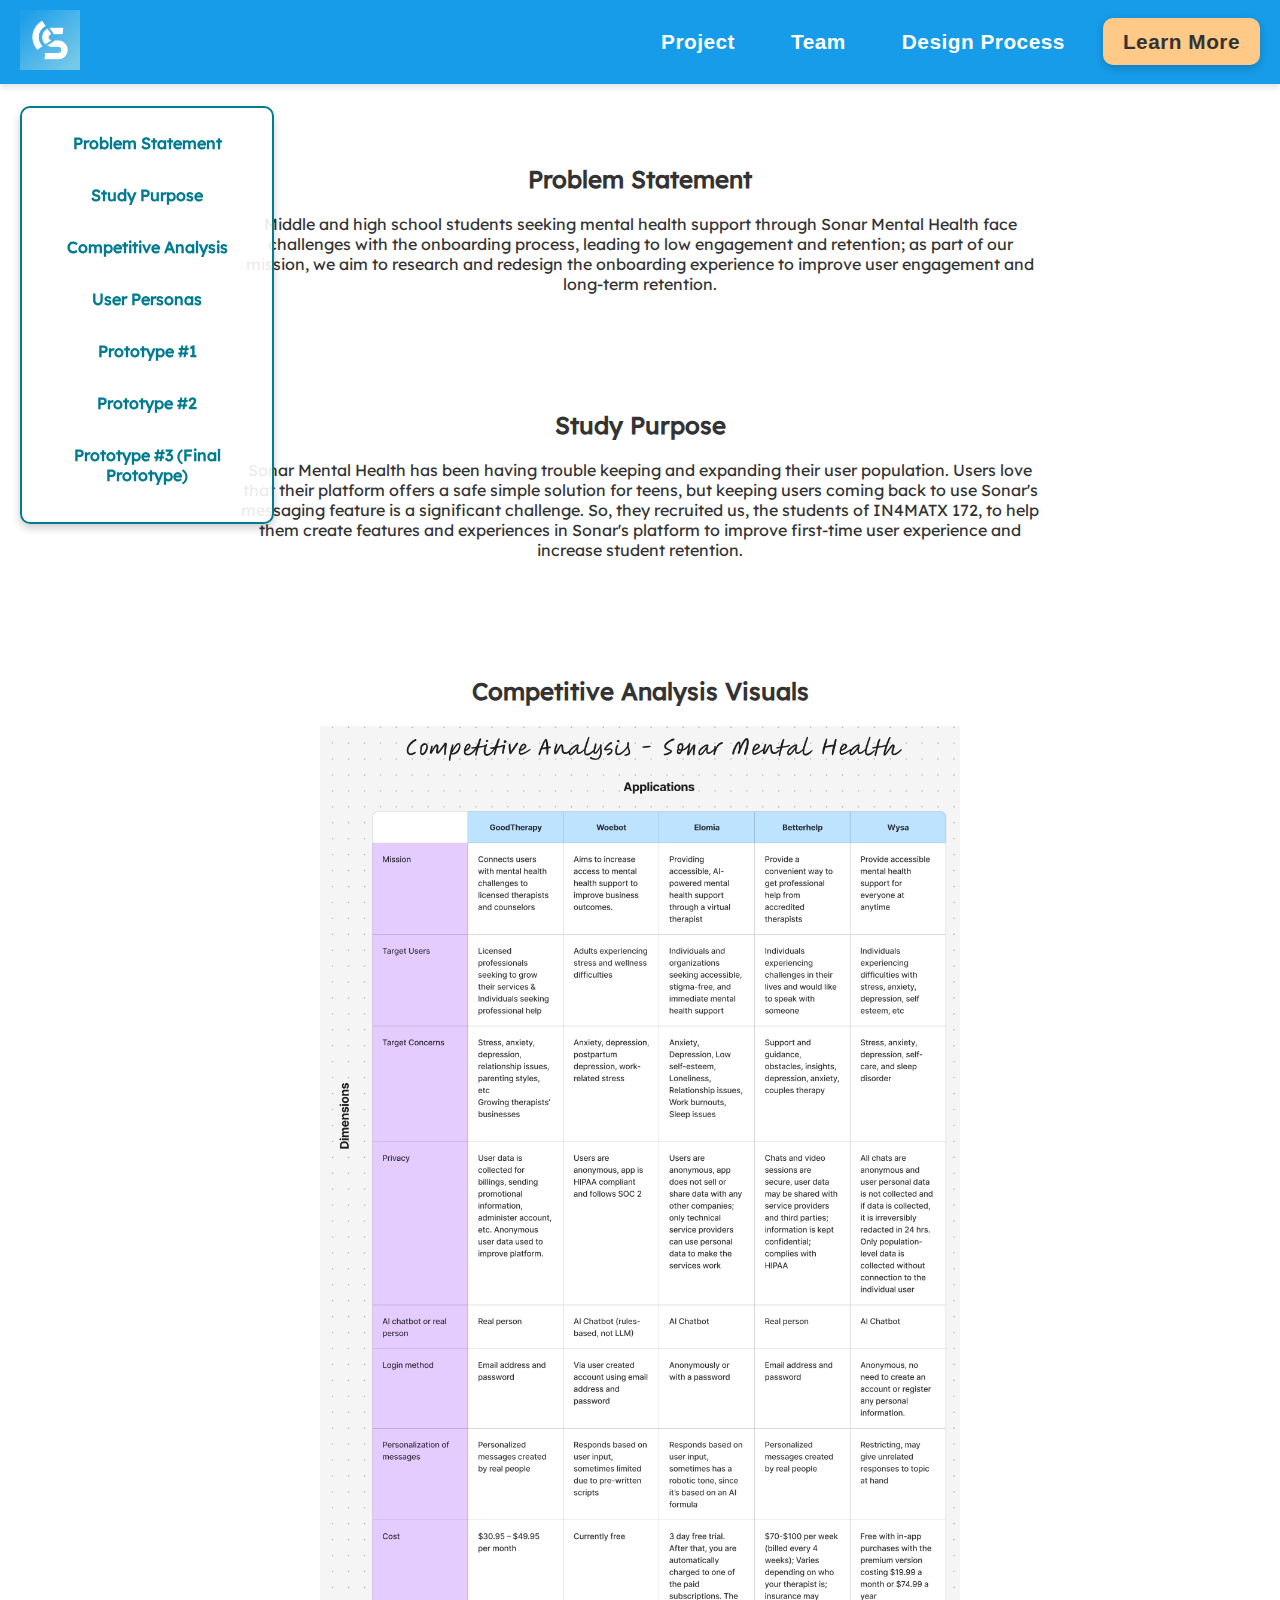
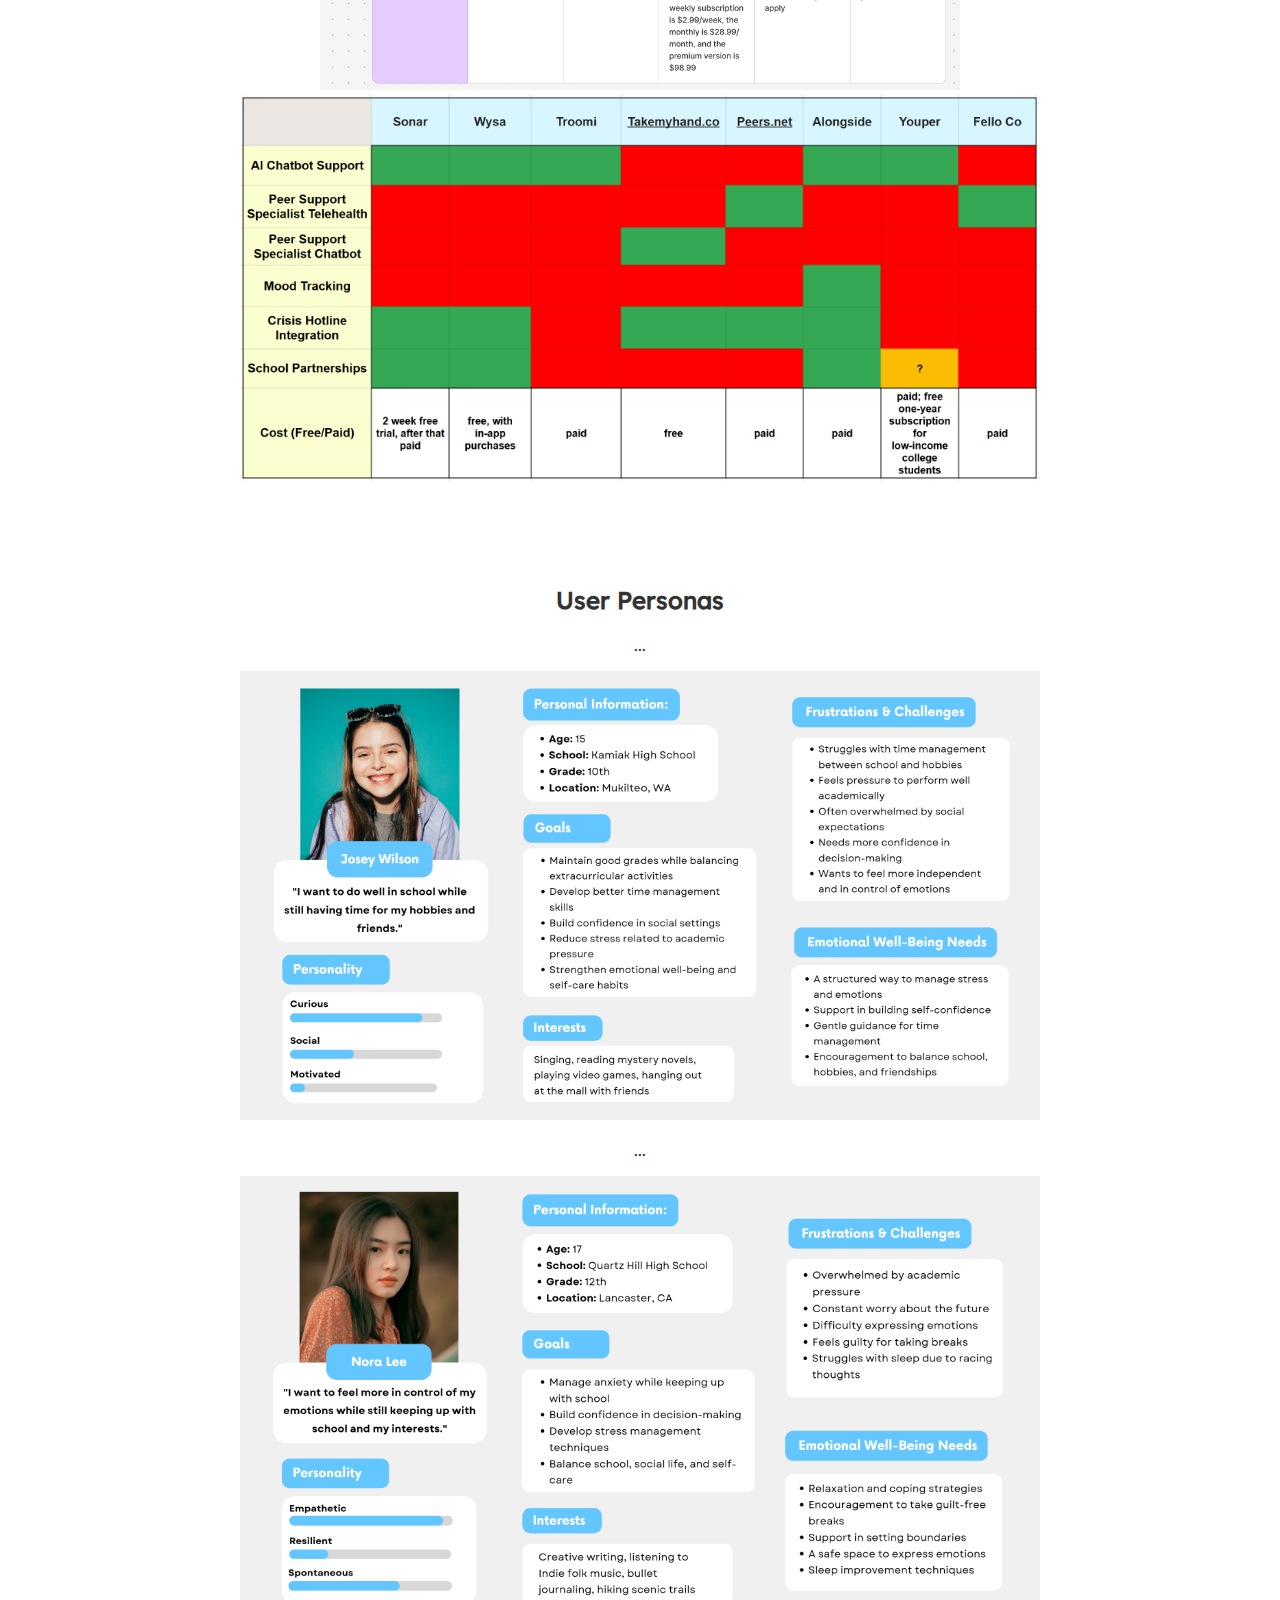
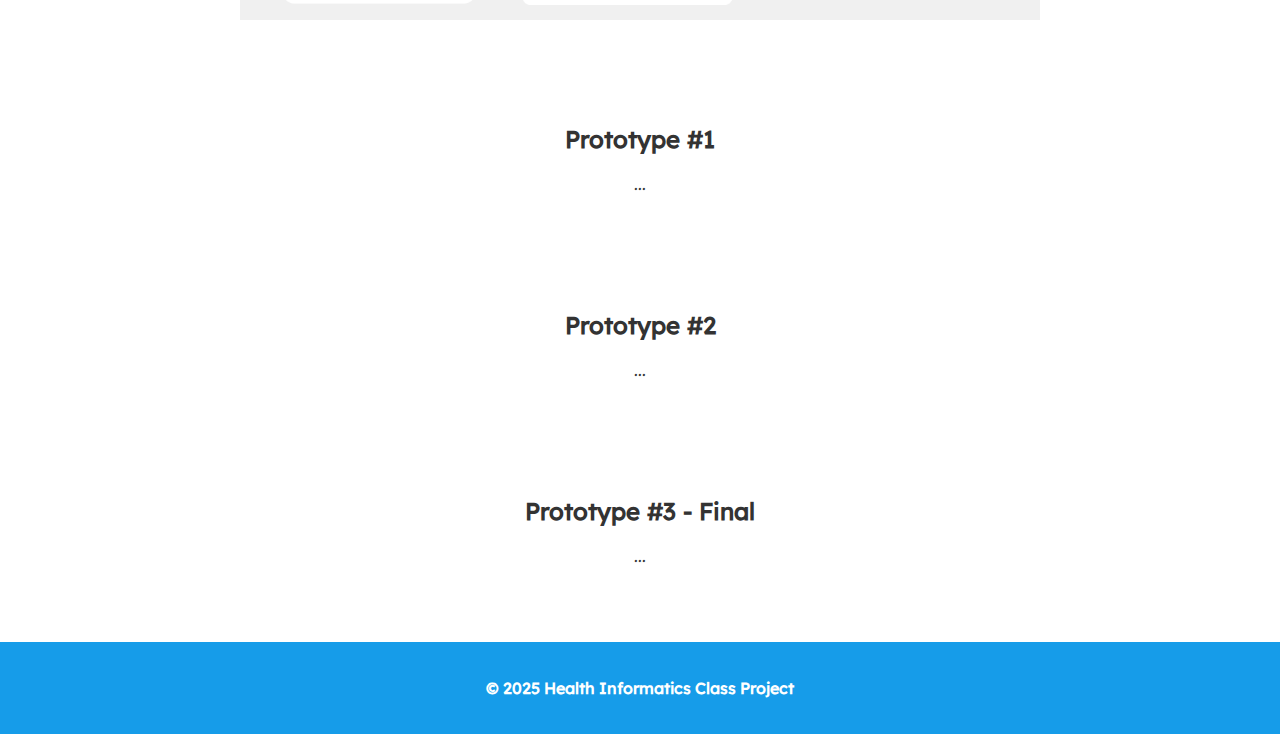
==== commit 18d3bf62: "Revised study purpose" ====
--- a/design_process.html
+++ b/design_process.html
@@ -48,9 +48,11 @@
     
     <section id="study-purpose">
         <h2>Study Purpose</h2>
-        <p>Our team was motivated by Sonar's mission to help teens get the mental health support they need, as well as the recent 
-            uptick of mental health challenges among Asian American adolescents in the past 5 years. So, we decided to help Sonar 
-            in chance of making a real change.
+        <p>Sonar Mental Health has been having trouble keeping and expanding their user population. Users love that
+            their platform offers a safe simple solution for teens, but keeping users coming back to use Sonar's 
+            messaging feature is a significant challenge. So, they recruited us, the students of IN4MATX 172, to help 
+            them create features and experiences in Sonar's platform to improve first-time user experience and 
+            increase student retention. 
         </p>
     </section>
     
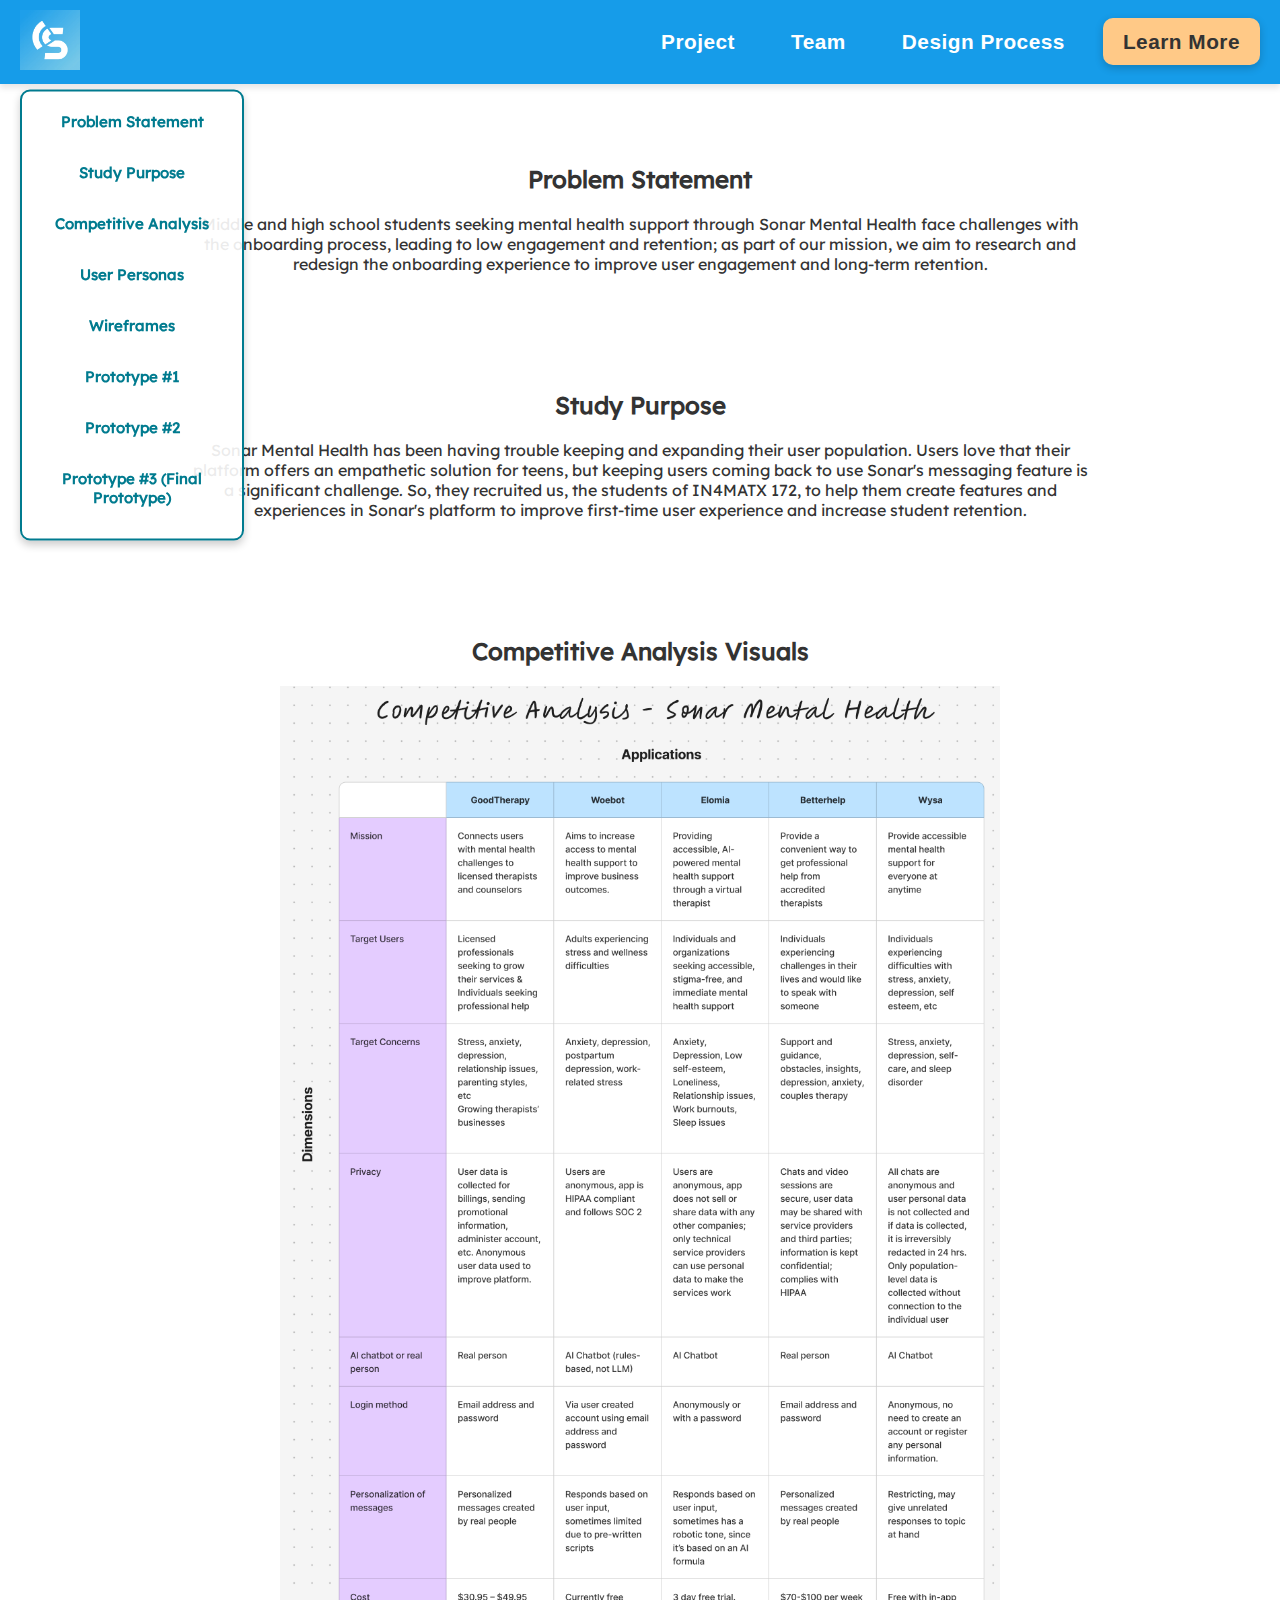
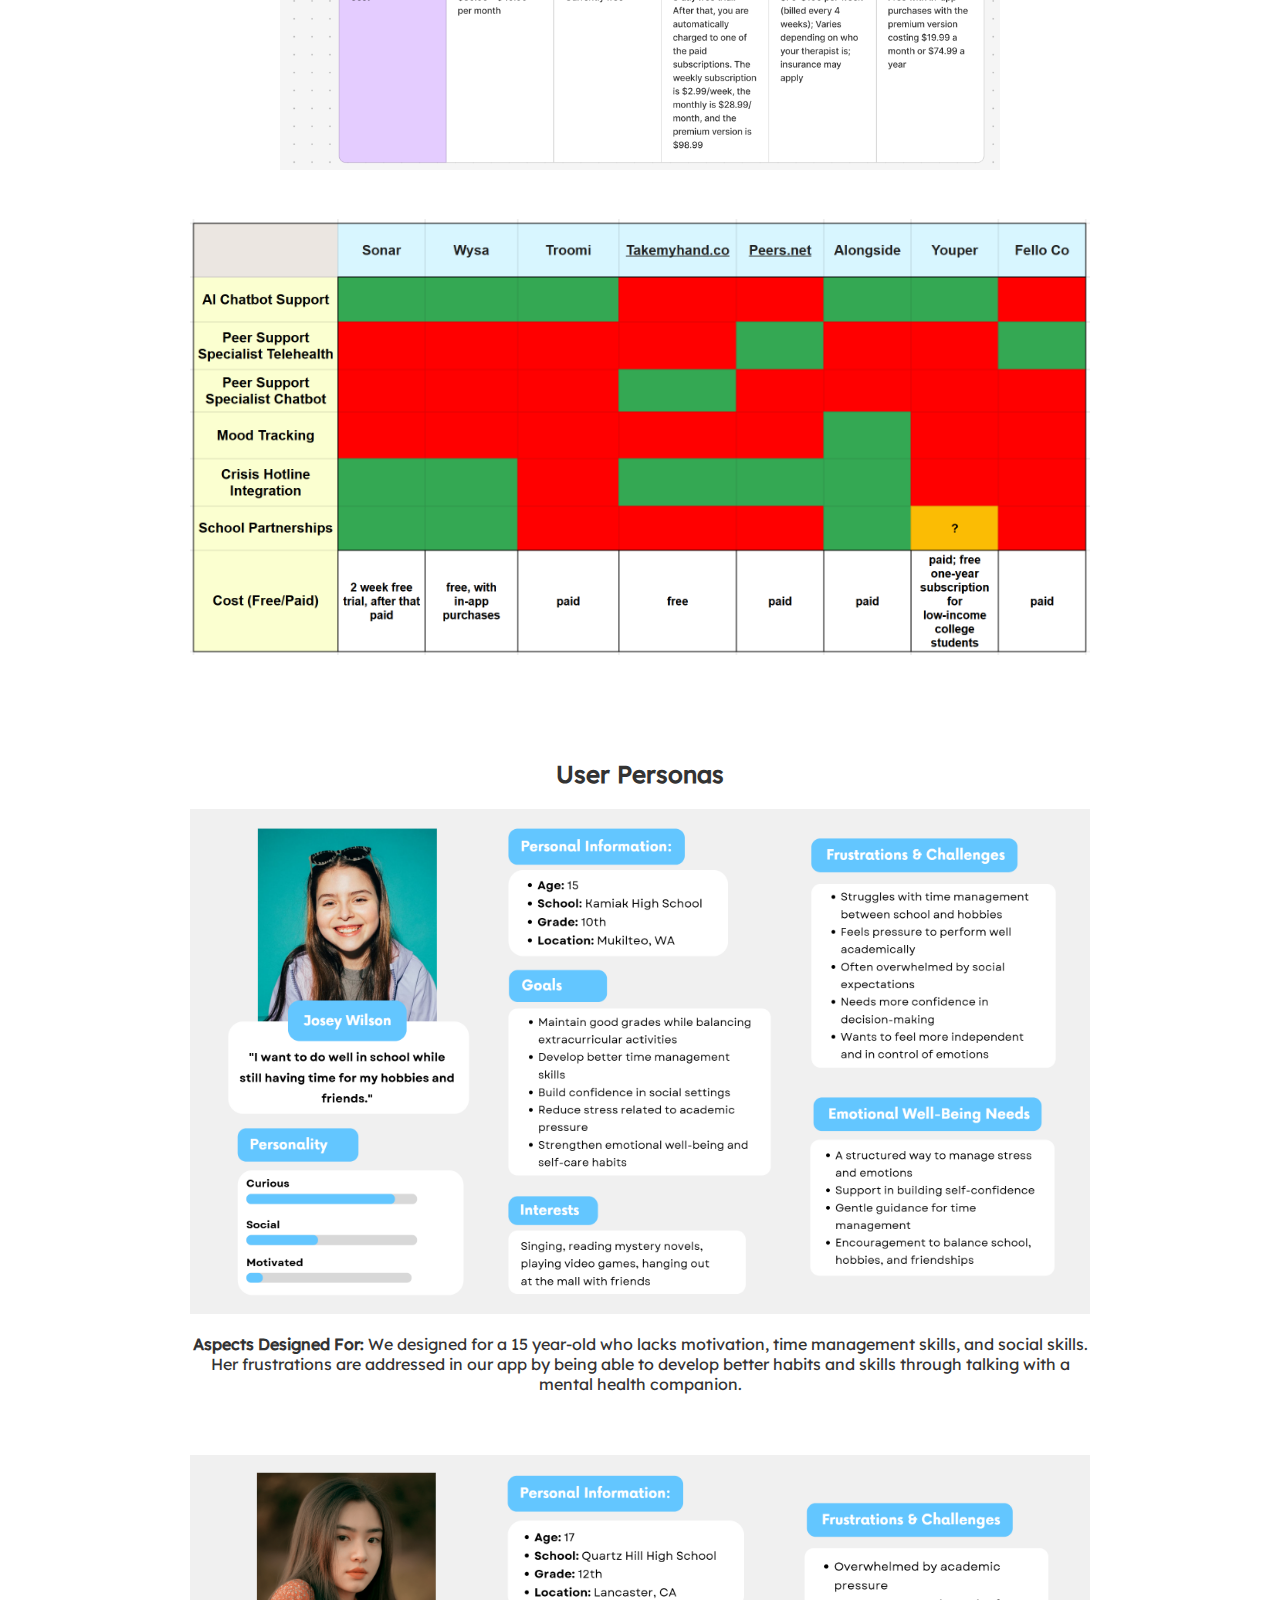
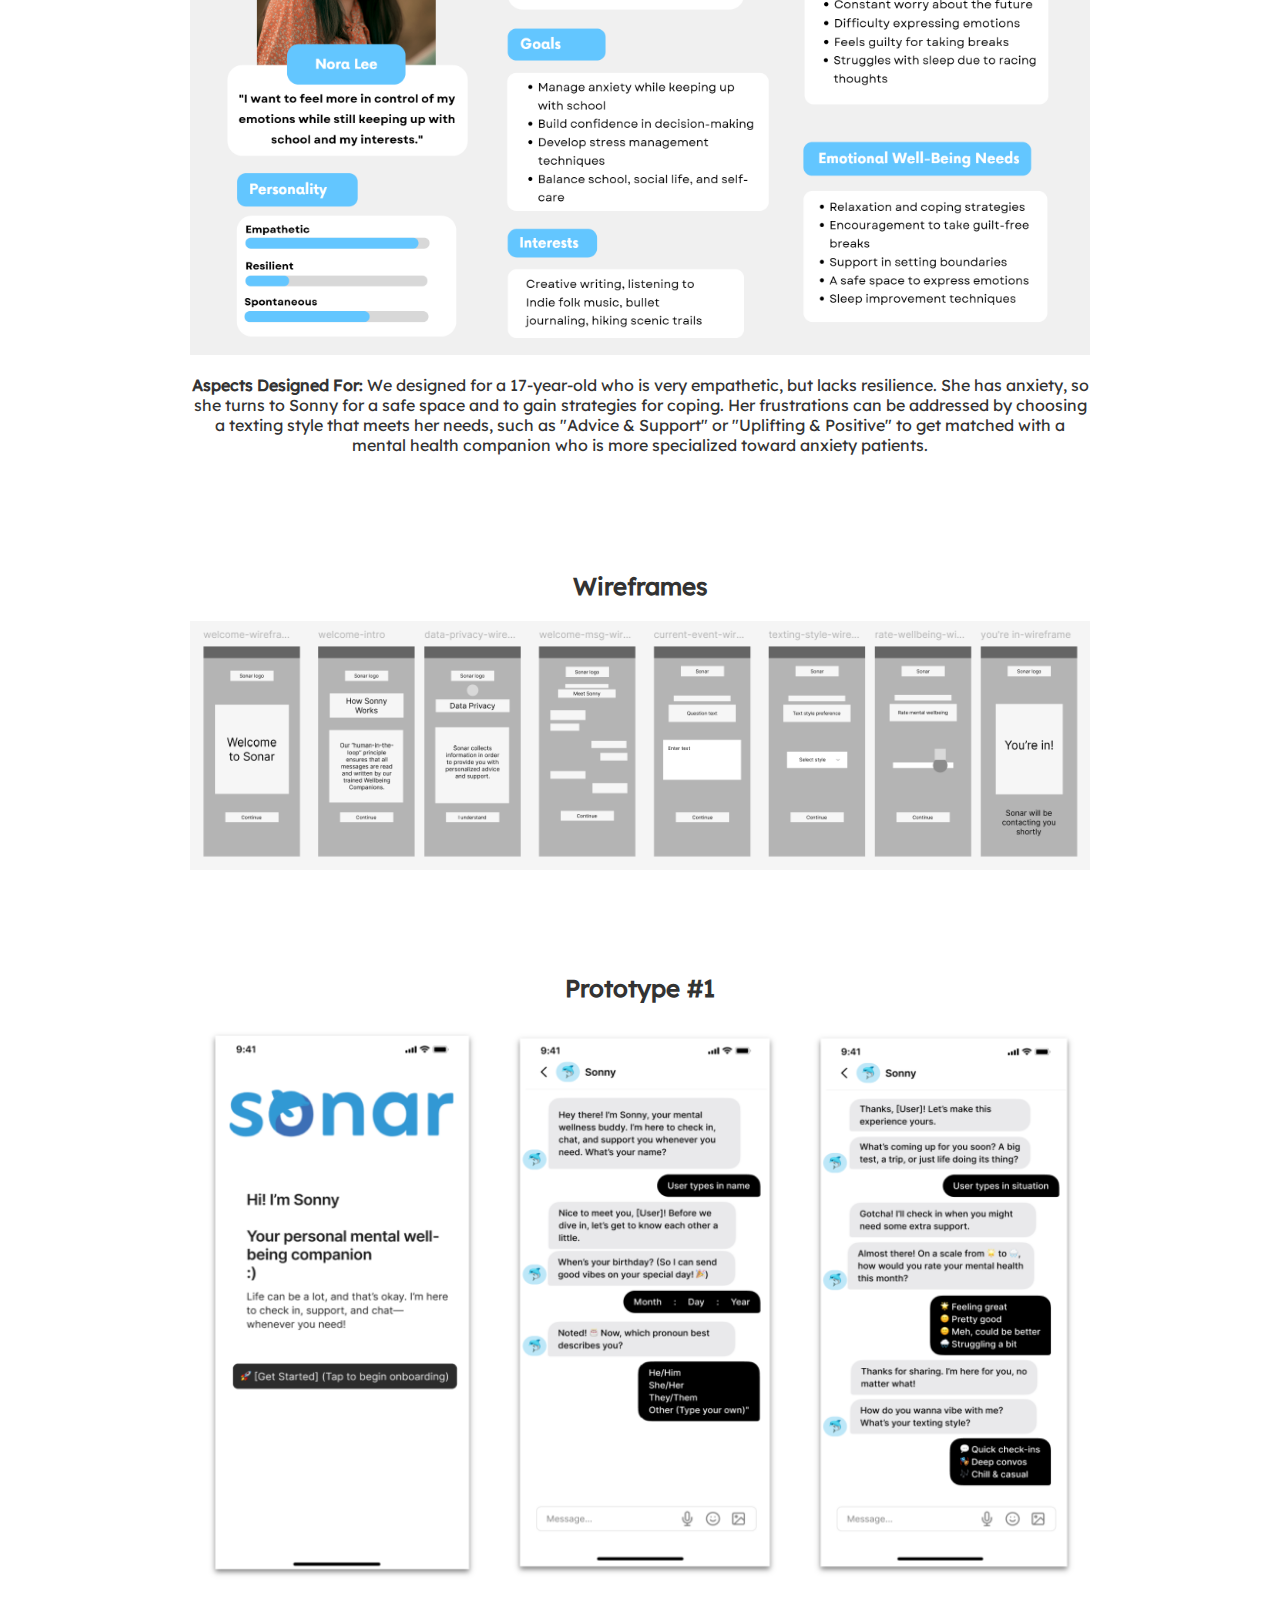
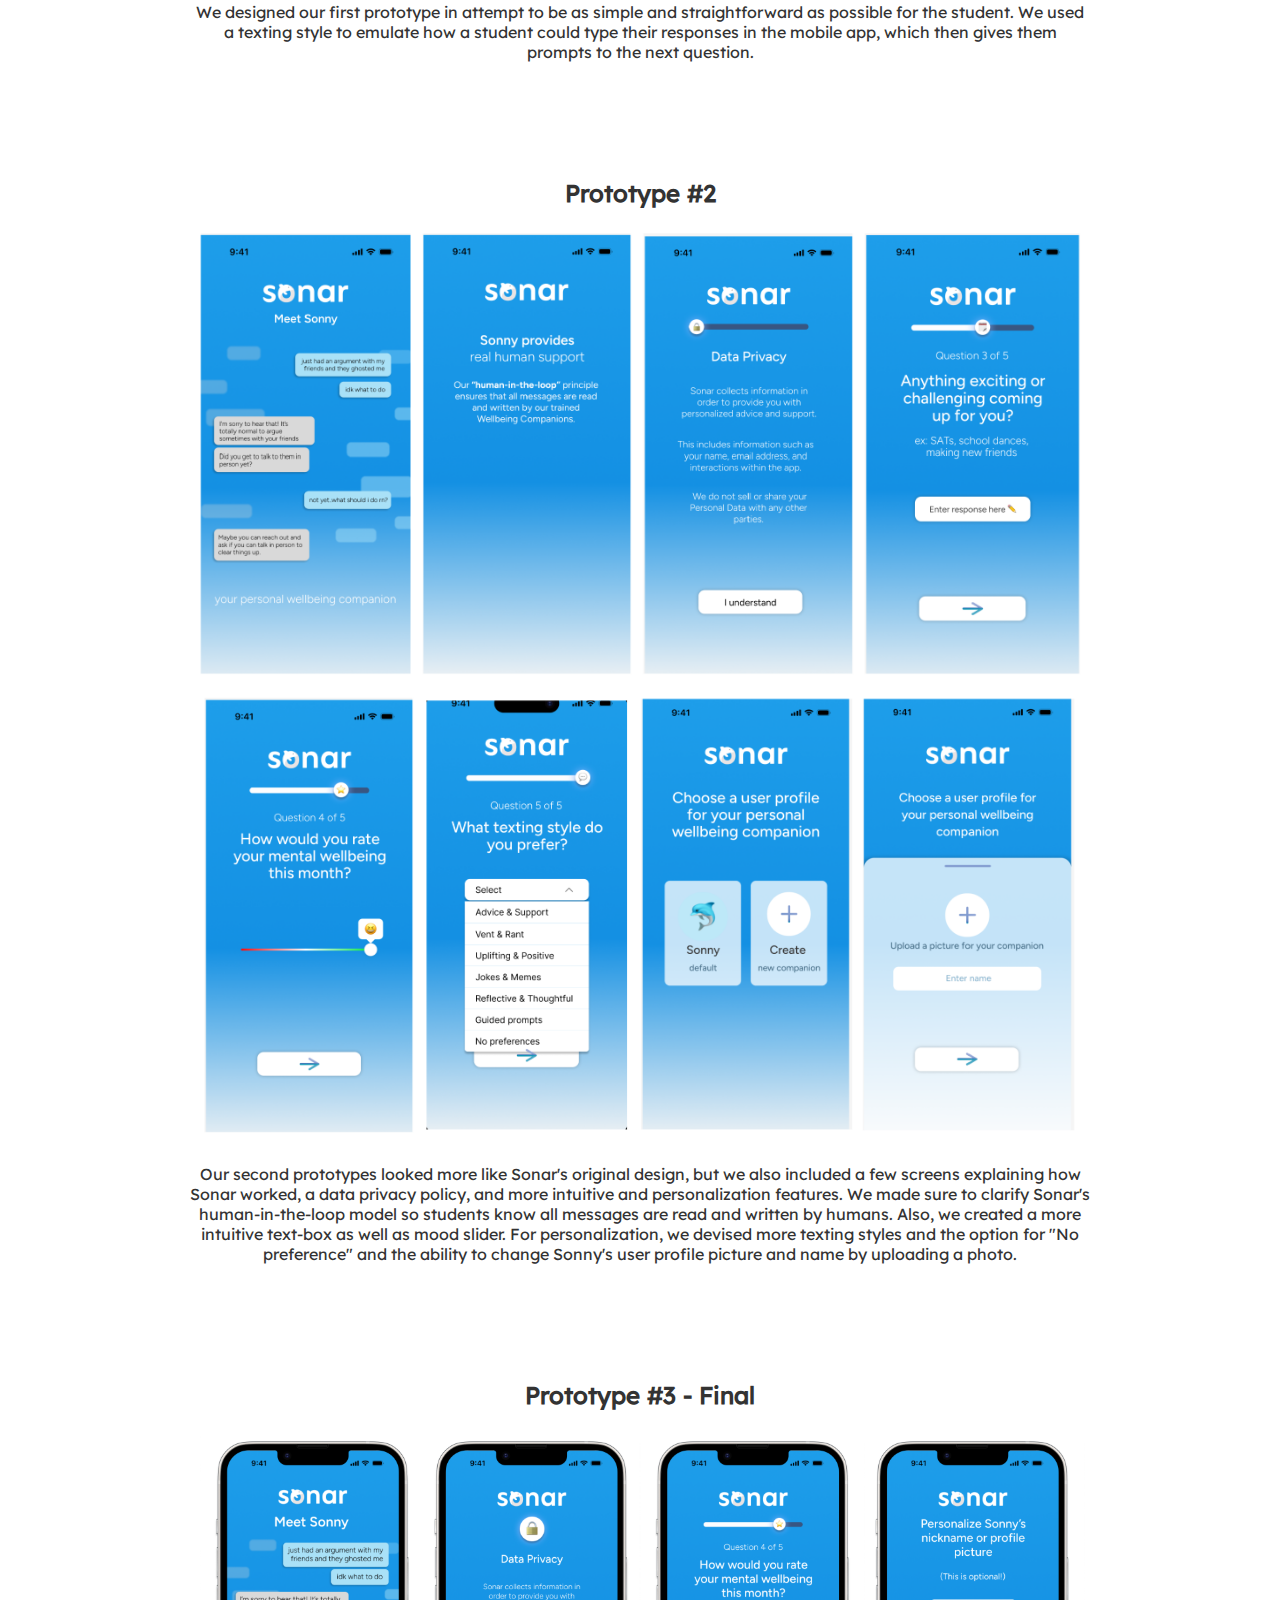
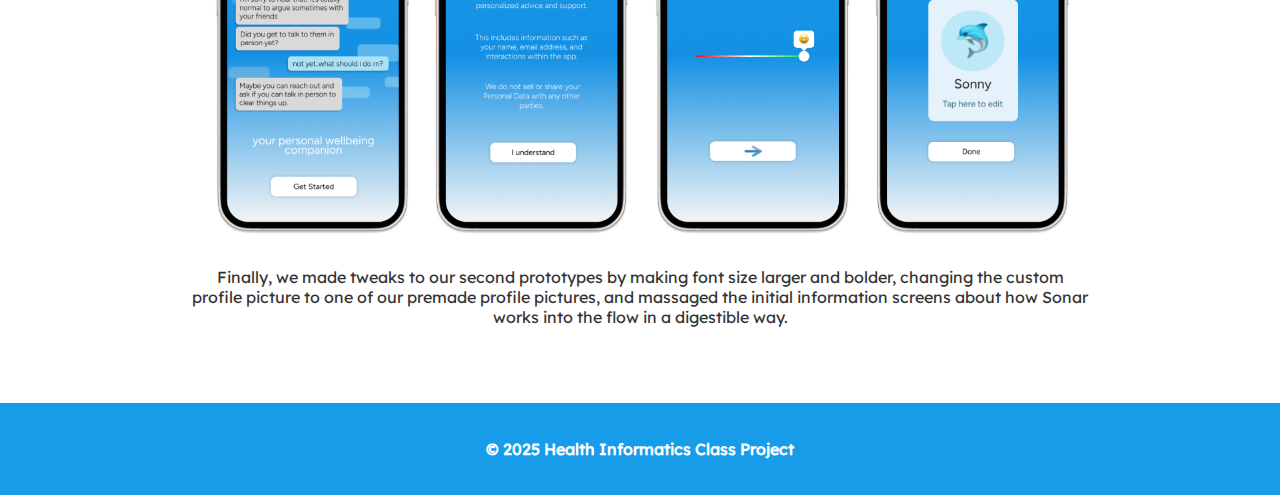
==== commit 3bf77fa4: "Added comments to design process page" ====
--- a/design_process.html
+++ b/design_process.html
@@ -32,6 +32,7 @@
             <li><a href="#study-purpose">Study Purpose</a></li>
             <li><a href="#competitive-analysis">Competitive Analysis</a></li>
             <li><a href="#personas">User Personas</a></li>
+            <li><a href="#wireframes">Wireframes</a></li>
             <li><a href="#prototype1">Prototype #1</a></li>
             <li><a href="#prototype2">Prototype #2</a></li>
             <li><a href="#prototype3">Prototype #3 (Final Prototype)</a></li>
@@ -49,7 +50,7 @@
     <section id="study-purpose">
         <h2>Study Purpose</h2>
         <p>Sonar Mental Health has been having trouble keeping and expanding their user population. Users love that
-            their platform offers a safe simple solution for teens, but keeping users coming back to use Sonar's 
+            their platform offers an empathetic solution for teens, but keeping users coming back to use Sonar's 
             messaging feature is a significant challenge. So, they recruited us, the students of IN4MATX 172, to help 
             them create features and experiences in Sonar's platform to improve first-time user experience and 
             increase student retention. 
@@ -68,29 +69,64 @@
     
     <section id="personas">
         <h2>User Personas</h2>
-        <p>...</p>
-        <div class="persona-container">
+        <div class="persona1-container">
             <img src="assets/images/josey-persona.png" alt="Josey Persona">
         </div>
-        <p>...</p>
-        <div class="persona-container">
+        <p><b>Aspects Designed For:</b> We designed for a 15 year-old who lacks motivation, time management skills, and social skills. Her 
+            frustrations are addressed in our app by being able to develop better habits and skills through talking with a mental health 
+            companion.
+        </p>
+        <div class="persona2-container">
             <img src="assets/images/nora-persona.png" alt="Nora Persona">
+        </div>
+        <p><b>Aspects Designed For:</b> We designed for a 17-year-old who is very empathetic, but lacks resilience. She has anxiety, so she 
+            turns to Sonny for a safe space and to gain strategies for coping. Her frustrations can be addressed by choosing a texting 
+            style that meets her needs, such as "Advice & Support" or "Uplifting & Positive" to get matched with a mental health 
+            companion who is more specialized toward anxiety patients.
+        </p>
+    </section>
+
+    <section id="wireframes">
+        <h2>Wireframes</h2>
+        <div class="wireframe-container">
+            <img src="assets/images/wireframes.png" alt="Wireframes">
         </div>
     </section>
 
     <section id="prototype1">
         <h2>Prototype #1</h2>
-        <p>...</p>
+        <div class="proto1-container">
+            <img src="assets/images/prototype1.png" alt="Prototype 1">
+        </div>
+        <p>We designed our first prototype in attempt to be as simple and straightforward as possible for the student.
+            We used a texting style to emulate how a student could type their responses in the mobile app, which then 
+            gives them prompts to the next question.
+        </p>
     </section>
 
     <section id="prototype2">
         <h2>Prototype #2</h2>
-        <p>...</p>
+        <div class="proto2pt1-container">
+            <img src="assets/images/proto2pt1.png" alt="Prototype 2 Pt 1">
+        </div>
+        <div class="proto2pt2-container">
+            <img src="assets/images/proto2pt2.png" alt="Prototype 2 Pt 2">
+        </div>
+        <p>Our second prototypes looked more like Sonar's original design, but we also included a few screens explaining how Sonar worked, 
+            a data privacy policy, and more intuitive and personalization features. We made sure to clarify Sonar's human-in-the-loop 
+        model so students know all messages are read and written by humans. Also, we created a more intuitive text-box as well as mood slider.
+     For personalization, we devised more texting styles and the option for "No preference" and the ability to change Sonny's user 
+    profile picture and name by uploading a photo.</p>
     </section>
 
     <section id="prototype3">
         <h2>Prototype #3 - Final</h2>
-        <p>...</p>
+        <div class="proto3-container">
+            <img src="assets/images/proto3.png" alt="Prototype 3 - Final Prototype">
+        </div>
+        <p>Finally, we made tweaks to our second prototypes by making font size larger and bolder, changing the custom profile picture to one of our premade 
+            profile pictures, and massaged the initial information screens about how Sonar works into the flow in a digestible way.
+        </p>
     </section>
 
     <footer>
--- a/styles.css
+++ b/styles.css
@@ -563,7 +563,7 @@
 
 /* Centering each section */
 .design-process-page section {
-    max-width: 800px; 
+    max-width: 900px; 
     margin: 40px auto;
     text-align: center;
     padding: 20px;
@@ -575,10 +575,10 @@
     left: 20px;
     top: 35%;
     transform: translateY(-50%);
-    width: 220px;
+    width: 200px;
     background-color: rgba(255, 255, 255, 0.9); /* Subtle background */
     border-radius: 10px;
-    padding: 15px;
+    padding: 10px;
     box-shadow: 0 4px 8px rgba(0, 0, 0, 0.2);
     border: 2px solid #007B8F; /* Accent color */
 }
@@ -594,7 +594,7 @@
 }
 .side-navbar a {
     text-decoration: none;
-    font-size: 16px;
+    font-size: 15px;
     font-weight: 600;
     color: #007B8F;
     padding: 10px;
@@ -645,6 +645,10 @@
     width: auto;
 }
 
+.ca-container2 {
+    padding-top: 5%;
+}
+
 .ca-container2 img {
     max-width: 100%; /* Adjust this value as needed */
     max-height: 80%; /* Set a reasonable max height */
@@ -666,8 +670,57 @@
     }
 }
 
-.persona-container img {
+.persona1-container img {
     text-align: center;
     max-width: 100%; 
     height: auto;
+}
+
+.persona2-container {
+    padding-top: 5%;
+}
+
+.persona2-container img {
+    text-align: center;
+    max-width: 100%; 
+    height: auto;
+}
+
+.wireframe-container img {
+    text-align: center;
+    max-width: 100%; /* Adjust this value as needed */
+    max-height: 80%; /* Set a reasonable max height */
+    height: auto;
+    width: auto;
+}
+
+.proto1-container img {
+    text-align: center;
+    max-width: 100%; /* Adjust this value as needed */
+    max-height: 80%; /* Set a reasonable max height */
+    height: auto;
+    width: auto;
+}
+
+.proto2pt1-container img {
+    text-align: center;
+    max-width: 100%; /* Adjust this value as needed */
+    max-height: 80%; /* Set a reasonable max height */
+    height: auto;
+    width: auto;
+}
+
+.proto2pt2-container img {
+    text-align: center;
+    max-width: 100%; /* Adjust this value as needed */
+    max-height: 80%; /* Set a reasonable max height */
+    height: auto;
+    width: auto;
+}
+.proto3-container img {
+    text-align: center;
+    max-width: 100%; /* Adjust this value as needed */
+    max-height: 80%; /* Set a reasonable max height */
+    height: auto;
+    width: auto;
 }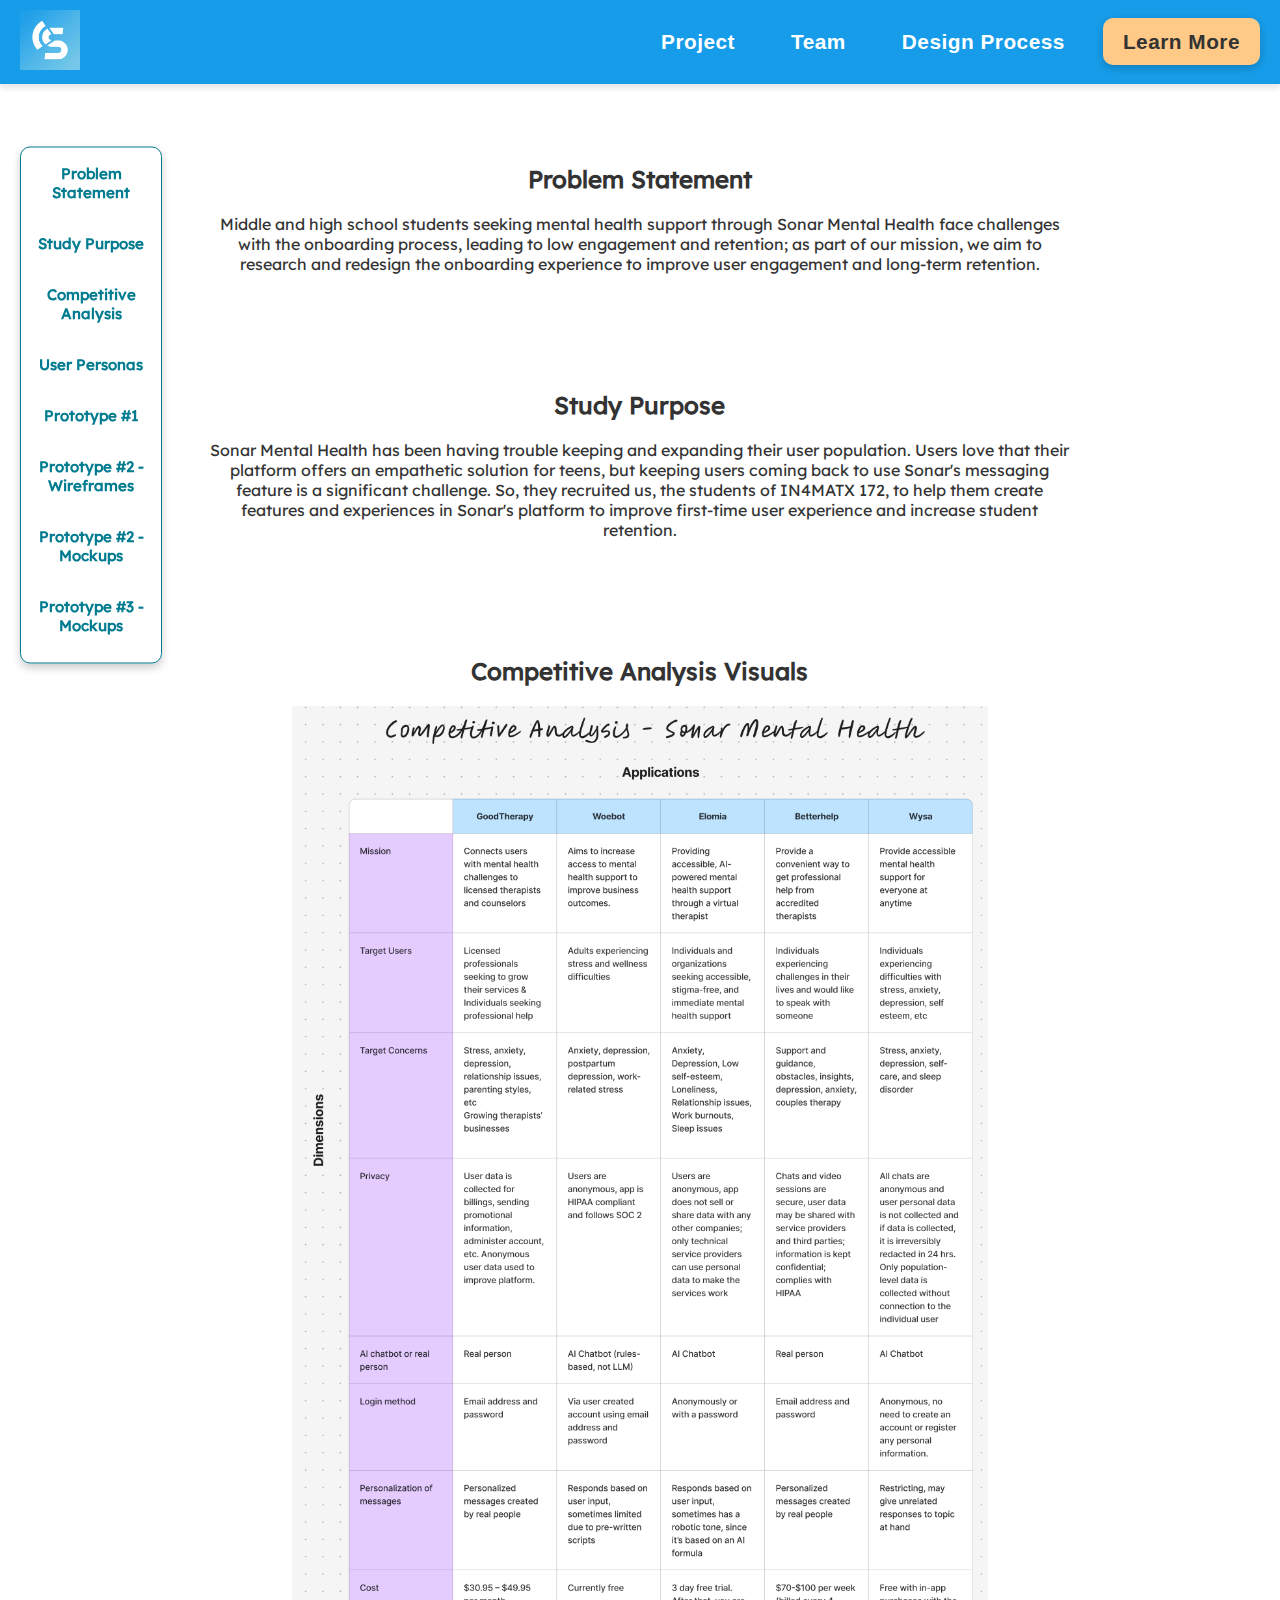
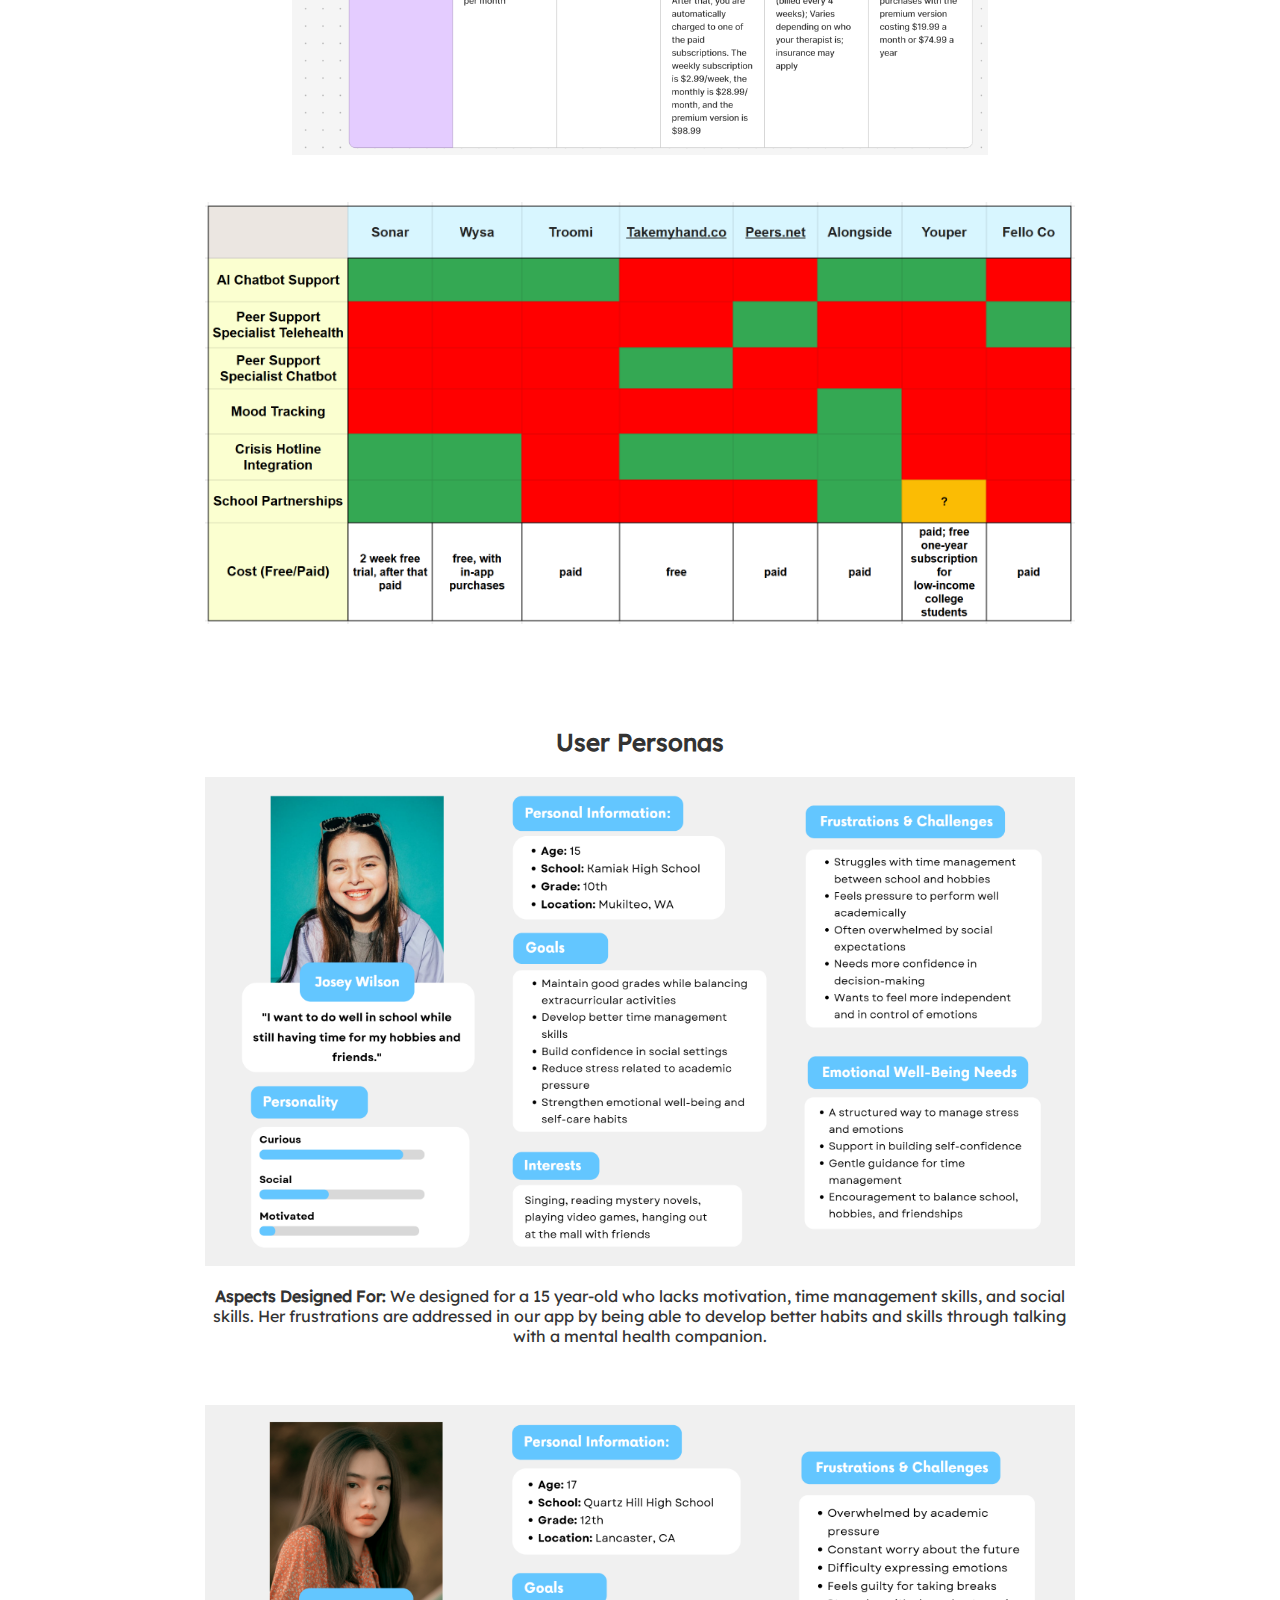
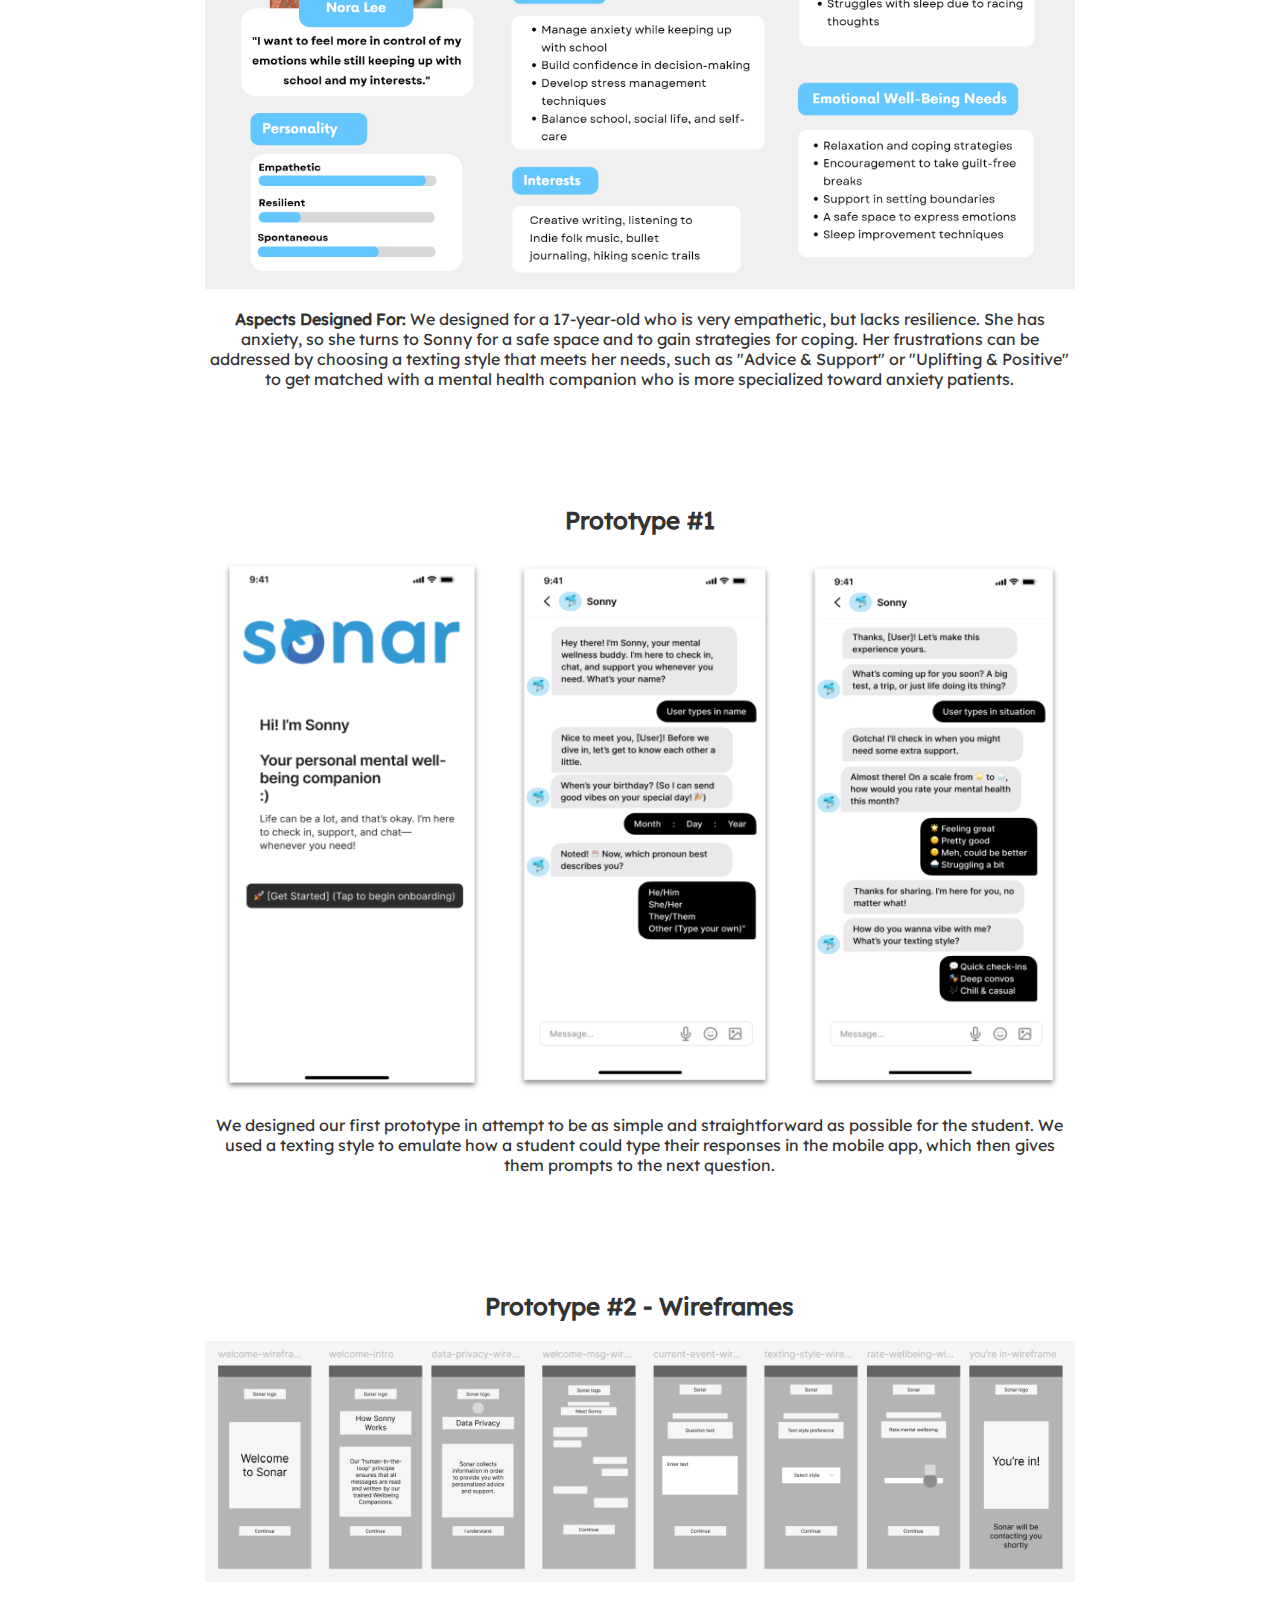
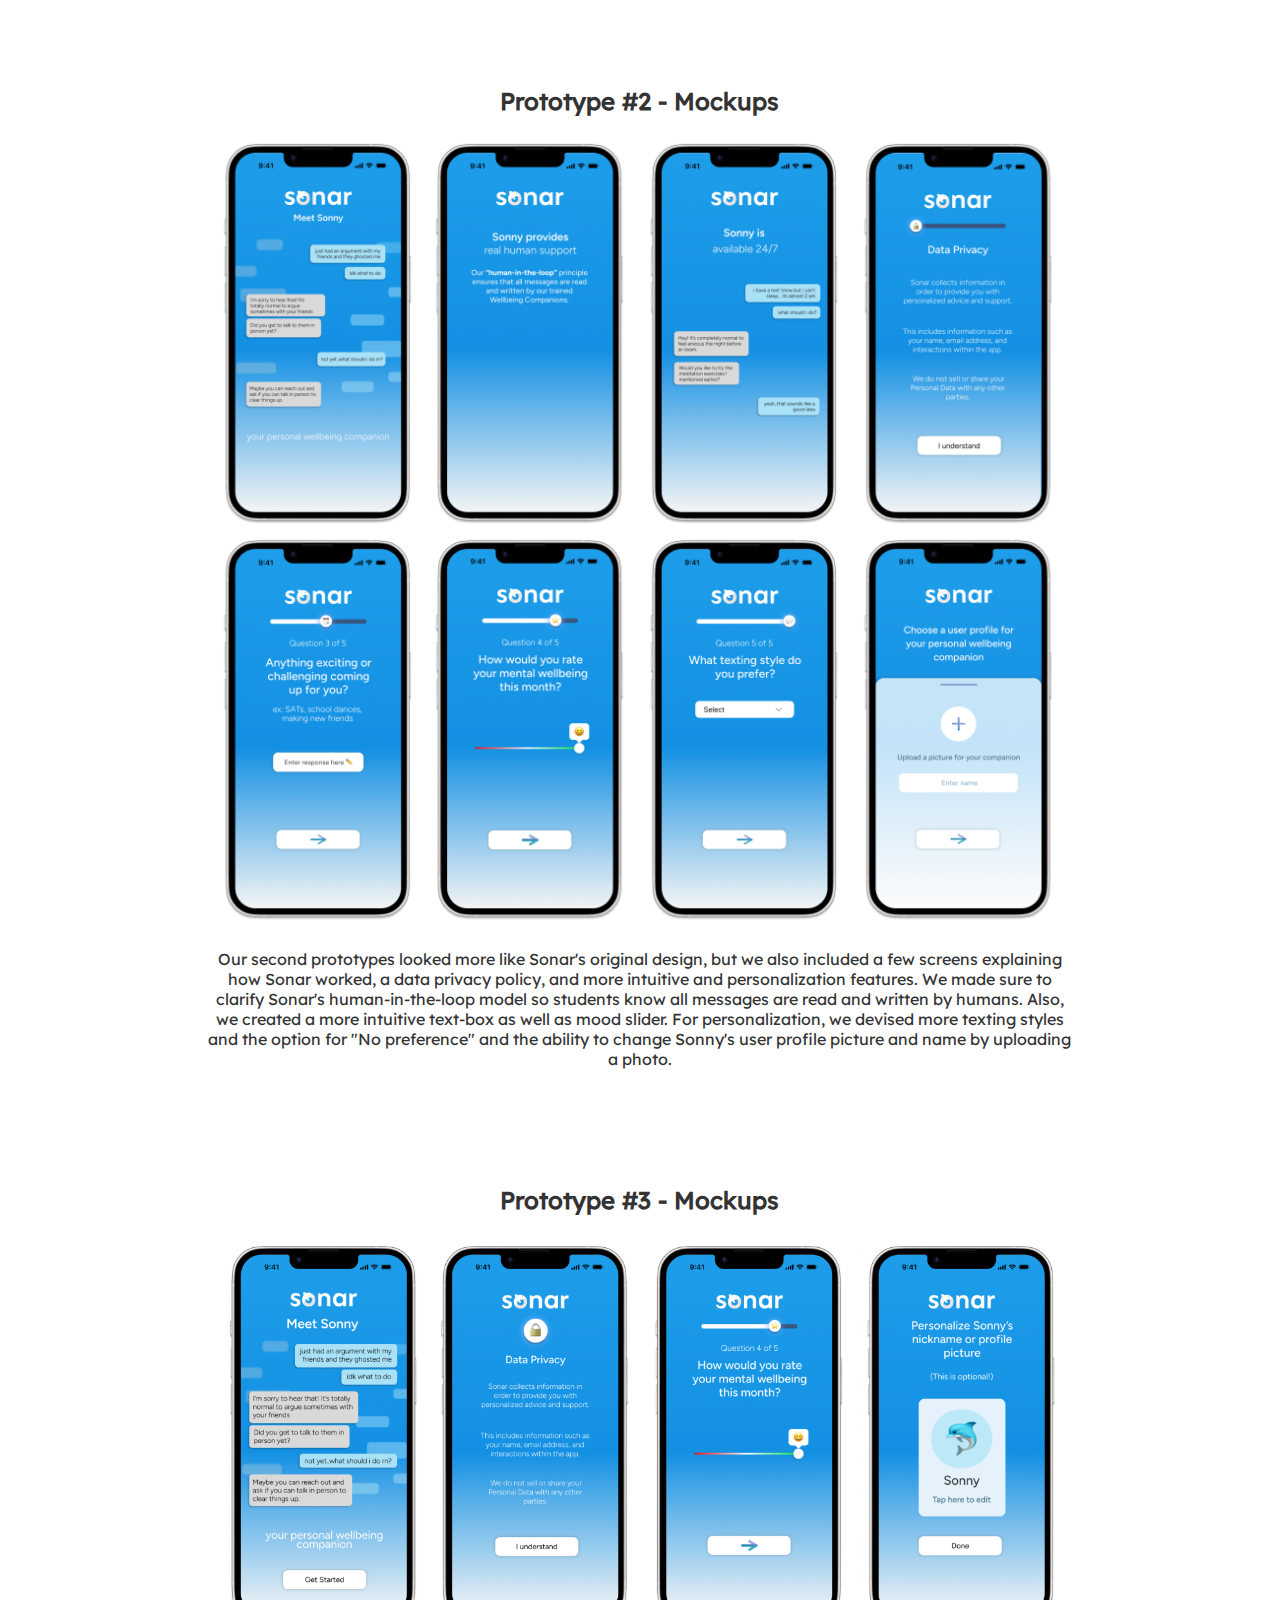
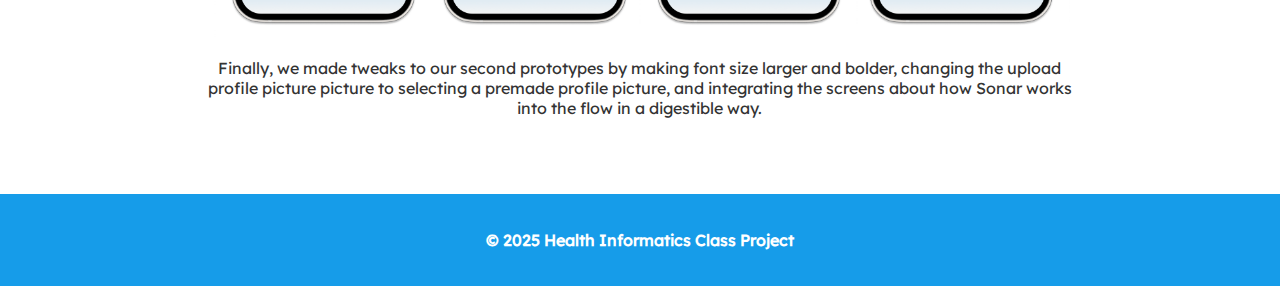
==== commit 97deabed: "Changed some images and styles" ====
--- a/design_process.html
+++ b/design_process.html
@@ -32,10 +32,11 @@
             <li><a href="#study-purpose">Study Purpose</a></li>
             <li><a href="#competitive-analysis">Competitive Analysis</a></li>
             <li><a href="#personas">User Personas</a></li>
-            <li><a href="#wireframes">Wireframes</a></li>
+            
             <li><a href="#prototype1">Prototype #1</a></li>
-            <li><a href="#prototype2">Prototype #2</a></li>
-            <li><a href="#prototype3">Prototype #3 (Final Prototype)</a></li>
+            <li><a href="#wireframes">Prototype #2 - Wireframes</a></li>
+            <li><a href="#prototype2">Prototype #2 - Mockups</a></li>
+            <li><a href="#prototype3">Prototype #3 - Mockups</a></li>
         </ul>
     </nav>
 
@@ -86,12 +87,6 @@
         </p>
     </section>
 
-    <section id="wireframes">
-        <h2>Wireframes</h2>
-        <div class="wireframe-container">
-            <img src="assets/images/wireframes.png" alt="Wireframes">
-        </div>
-    </section>
 
     <section id="prototype1">
         <h2>Prototype #1</h2>
@@ -103,14 +98,18 @@
             gives them prompts to the next question.
         </p>
     </section>
+    
+    <section id="wireframes">
+        <h2>Prototype #2 - Wireframes</h2>
+        <div class="wireframe-container">
+            <img src="assets/images/wireframes.png" alt="Wireframes">
+        </div>
+    </section>
 
     <section id="prototype2">
-        <h2>Prototype #2</h2>
+        <h2>Prototype #2 - Mockups</h2>
         <div class="proto2pt1-container">
-            <img src="assets/images/proto2pt1.png" alt="Prototype 2 Pt 1">
-        </div>
-        <div class="proto2pt2-container">
-            <img src="assets/images/proto2pt2.png" alt="Prototype 2 Pt 2">
+            <img src="assets/images/proto2-new.png" alt="Prototype 2 Pt 1">
         </div>
         <p>Our second prototypes looked more like Sonar's original design, but we also included a few screens explaining how Sonar worked, 
             a data privacy policy, and more intuitive and personalization features. We made sure to clarify Sonar's human-in-the-loop 
@@ -120,12 +119,12 @@
     </section>
 
     <section id="prototype3">
-        <h2>Prototype #3 - Final</h2>
+        <h2>Prototype #3 - Mockups</h2>
         <div class="proto3-container">
             <img src="assets/images/proto3.png" alt="Prototype 3 - Final Prototype">
         </div>
-        <p>Finally, we made tweaks to our second prototypes by making font size larger and bolder, changing the custom profile picture to one of our premade 
-            profile pictures, and massaged the initial information screens about how Sonar works into the flow in a digestible way.
+        <p>Finally, we made tweaks to our second prototypes by making font size larger and bolder, changing the upload profile picture picture to selecting 
+            a premade profile picture, and integrating the screens about how Sonar works into the flow in a digestible way.
         </p>
     </section>
 
--- a/styles.css
+++ b/styles.css
@@ -559,11 +559,10 @@
 
 
 /* design process page */
-/* Design Process Page Styling */
 
 /* Centering each section */
 .design-process-page section {
-    max-width: 900px; 
+    max-width: 68%; 
     margin: 40px auto;
     text-align: center;
     padding: 20px;
@@ -573,14 +572,14 @@
 .side-navbar {
     position: fixed;
     left: 20px;
-    top: 35%;
+    top: 45%;
     transform: translateY(-50%);
-    width: 200px;
+    width: 10%;
     background-color: rgba(255, 255, 255, 0.9); /* Subtle background */
     border-radius: 10px;
-    padding: 10px;
+    padding: 6px;
     box-shadow: 0 4px 8px rgba(0, 0, 0, 0.2);
-    border: 2px solid #007B8F; /* Accent color */
+    border: 1px solid #007B8F; /* Accent color */
 }
 
 /* Styling the links */
@@ -608,7 +607,7 @@
 .side-navbar a:hover {
     background-color: #007B8F;
     color: white;
-    transform: scale(1.05);
+    transform: scale(1.02);
 }
 
 /* Highlight active section */
@@ -622,6 +621,7 @@
 .study-purpose h2,
 .competitive-analysis h2,
 .personas h2,
+.wireframes h2,
 .prototype1 h2,
 .prototype2 h2,
 .prototype3 h2 {
@@ -631,6 +631,17 @@
     border-bottom: 3px solid #007bff;
     display: inline-block;
     padding-bottom: 5px;
+}
+
+.problem-statement p,
+.study-purpose p,
+.competitive-analysis p,
+.personas p,
+.wireframes p,
+.prototype1 p,
+.prototype2 p,
+.prototype3 p {
+    font-size: 24px;
 }
 
 /* Images in competitive analysis */
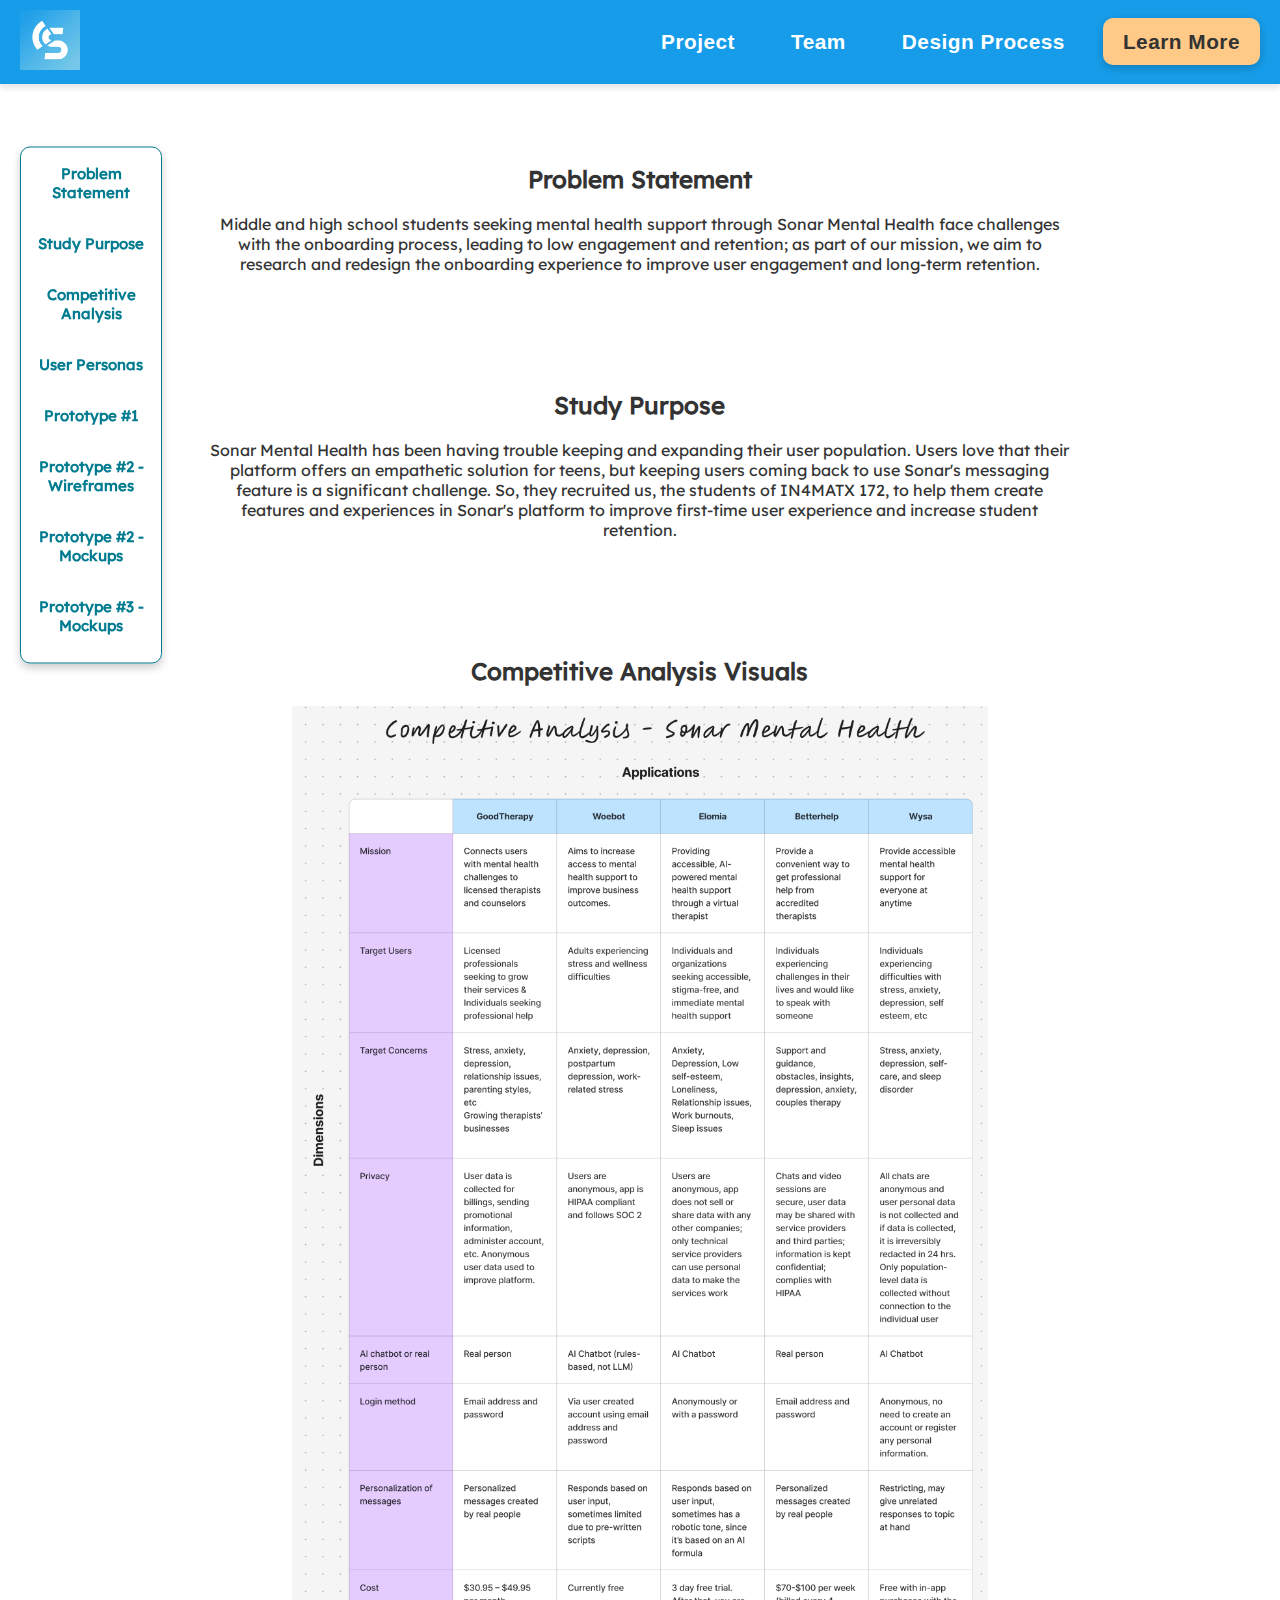
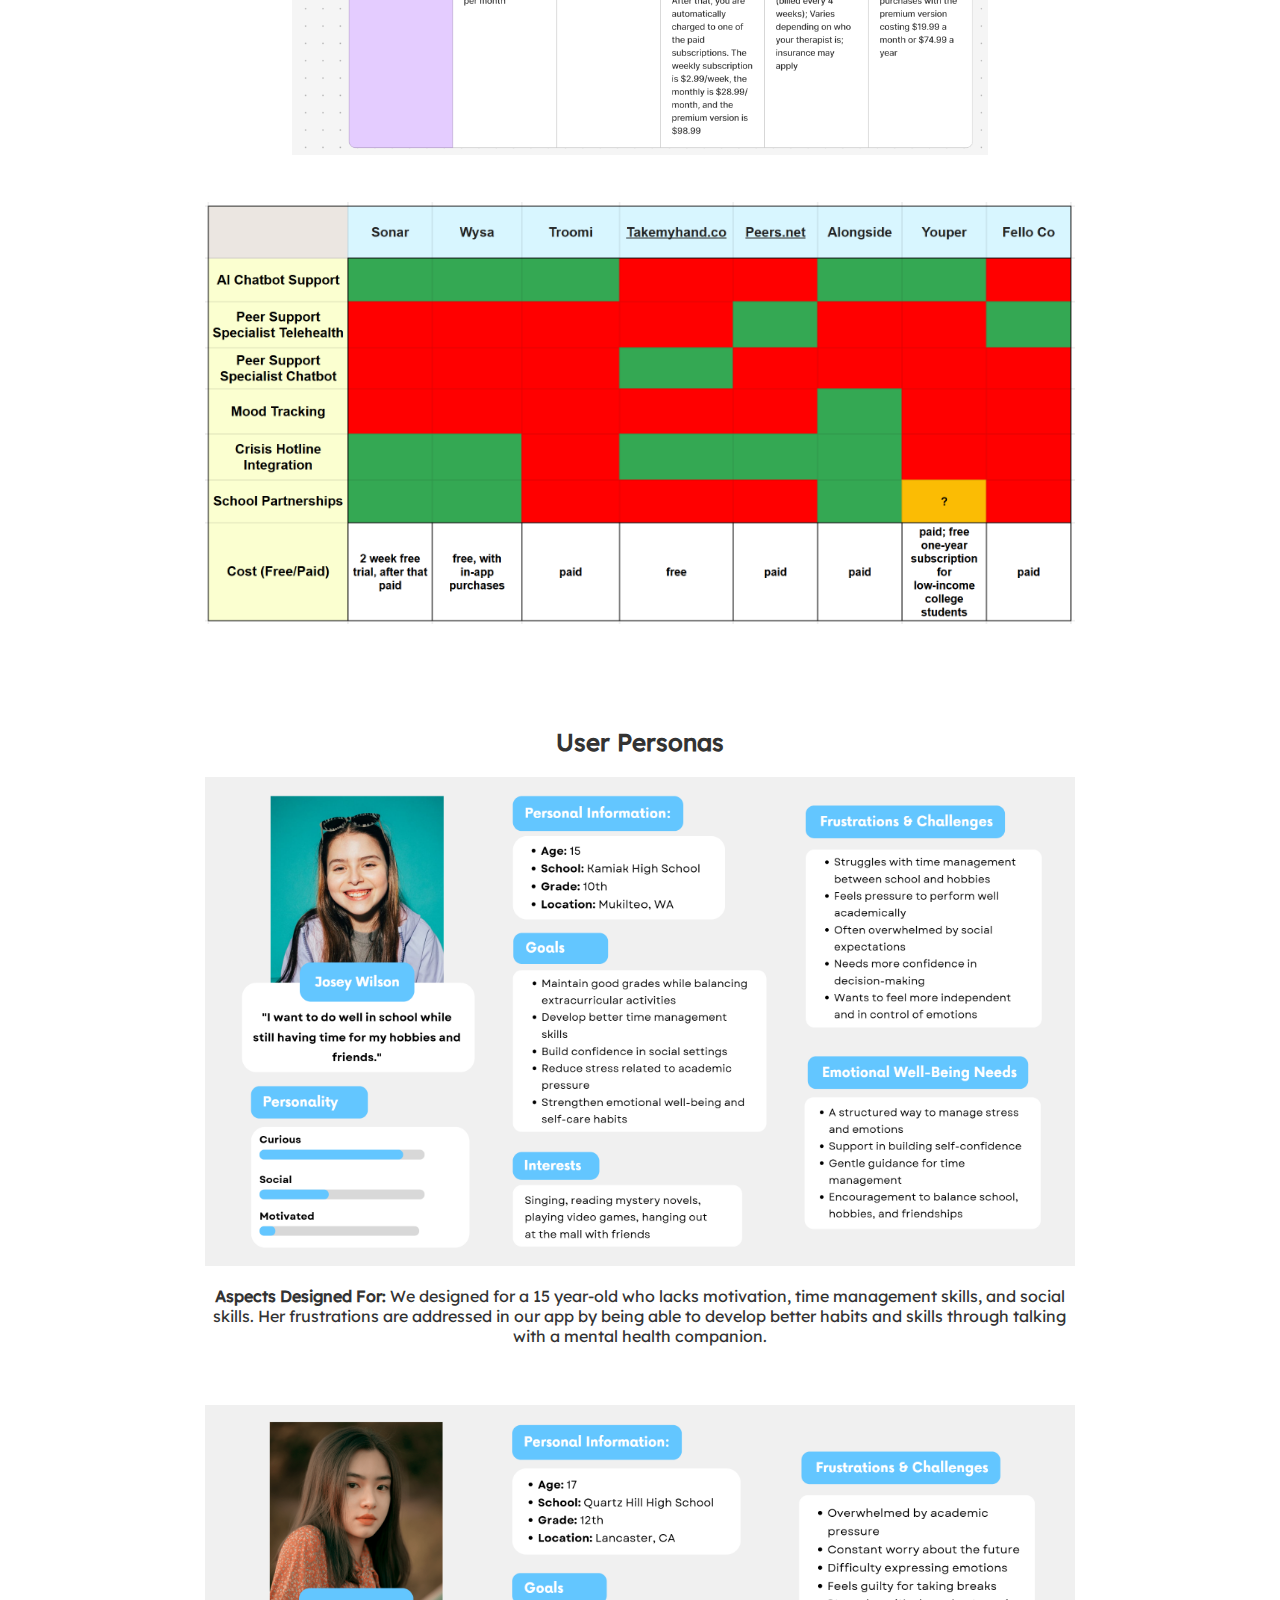
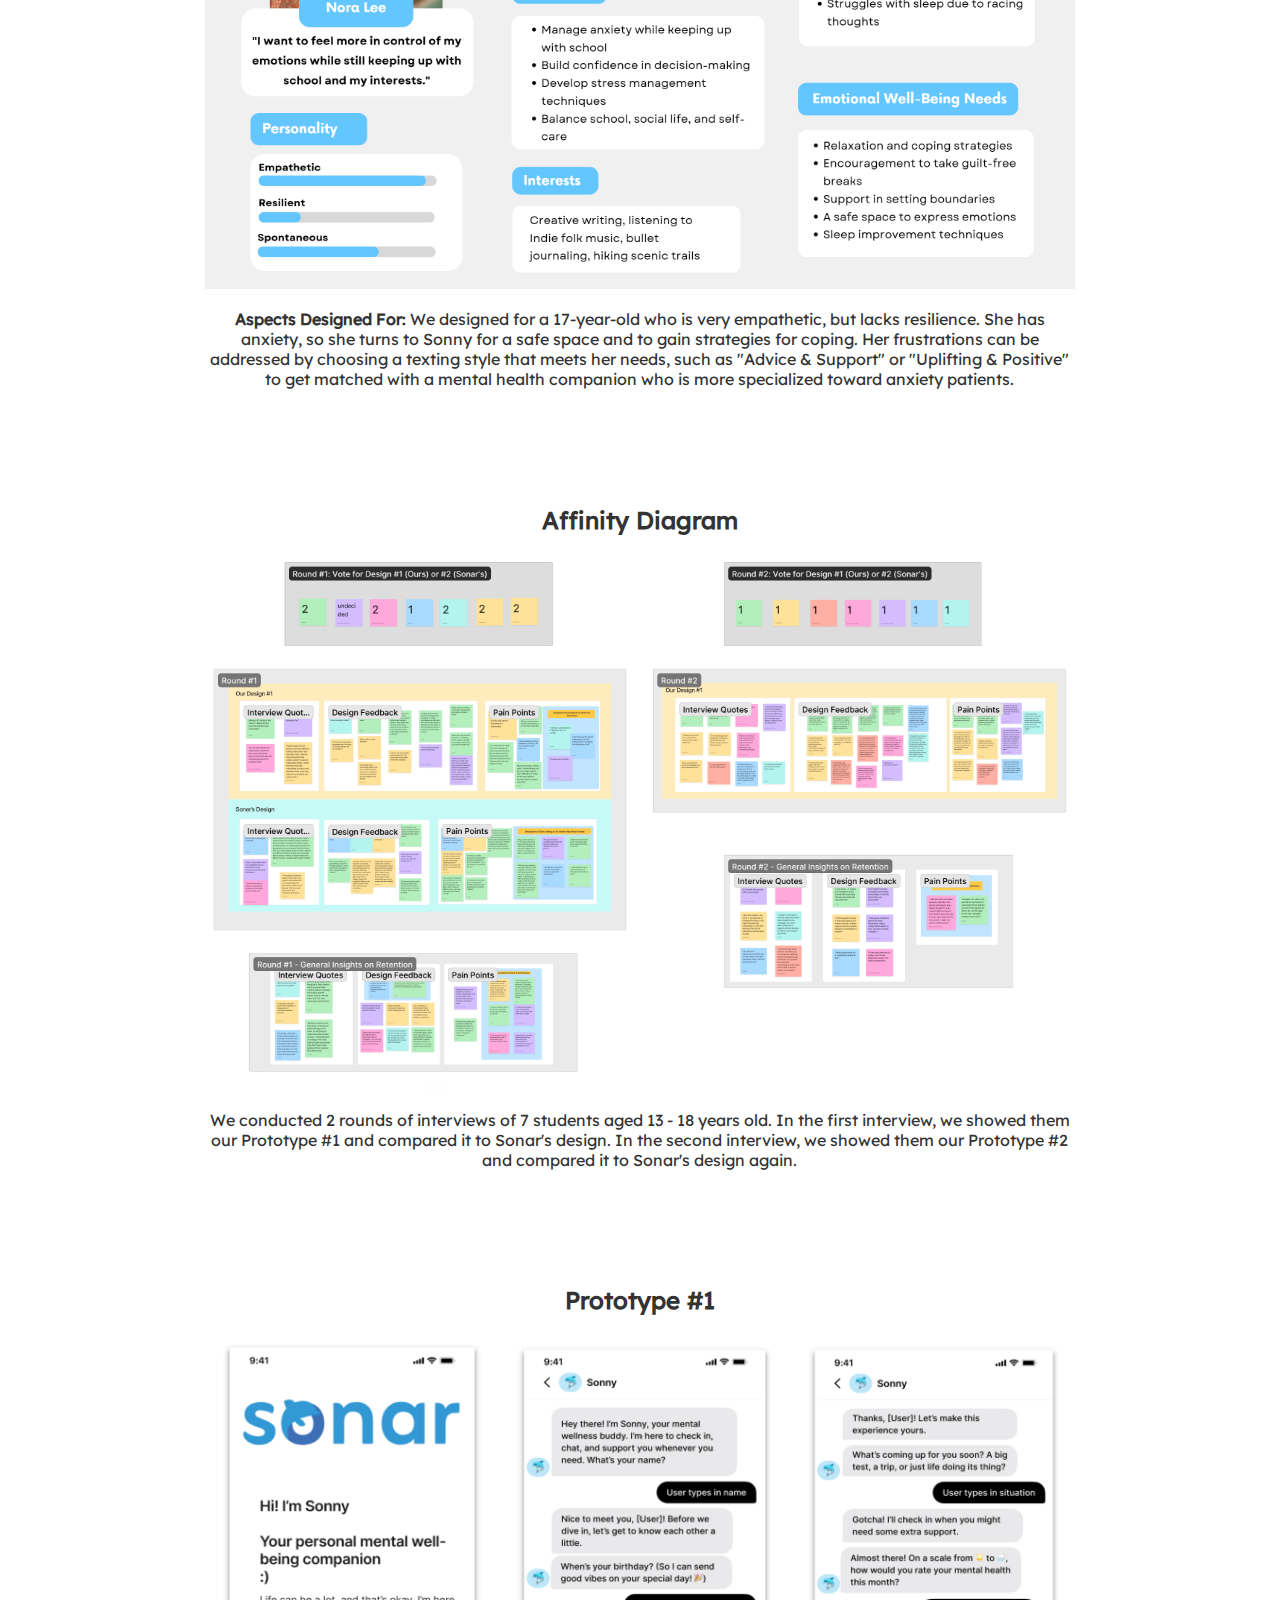
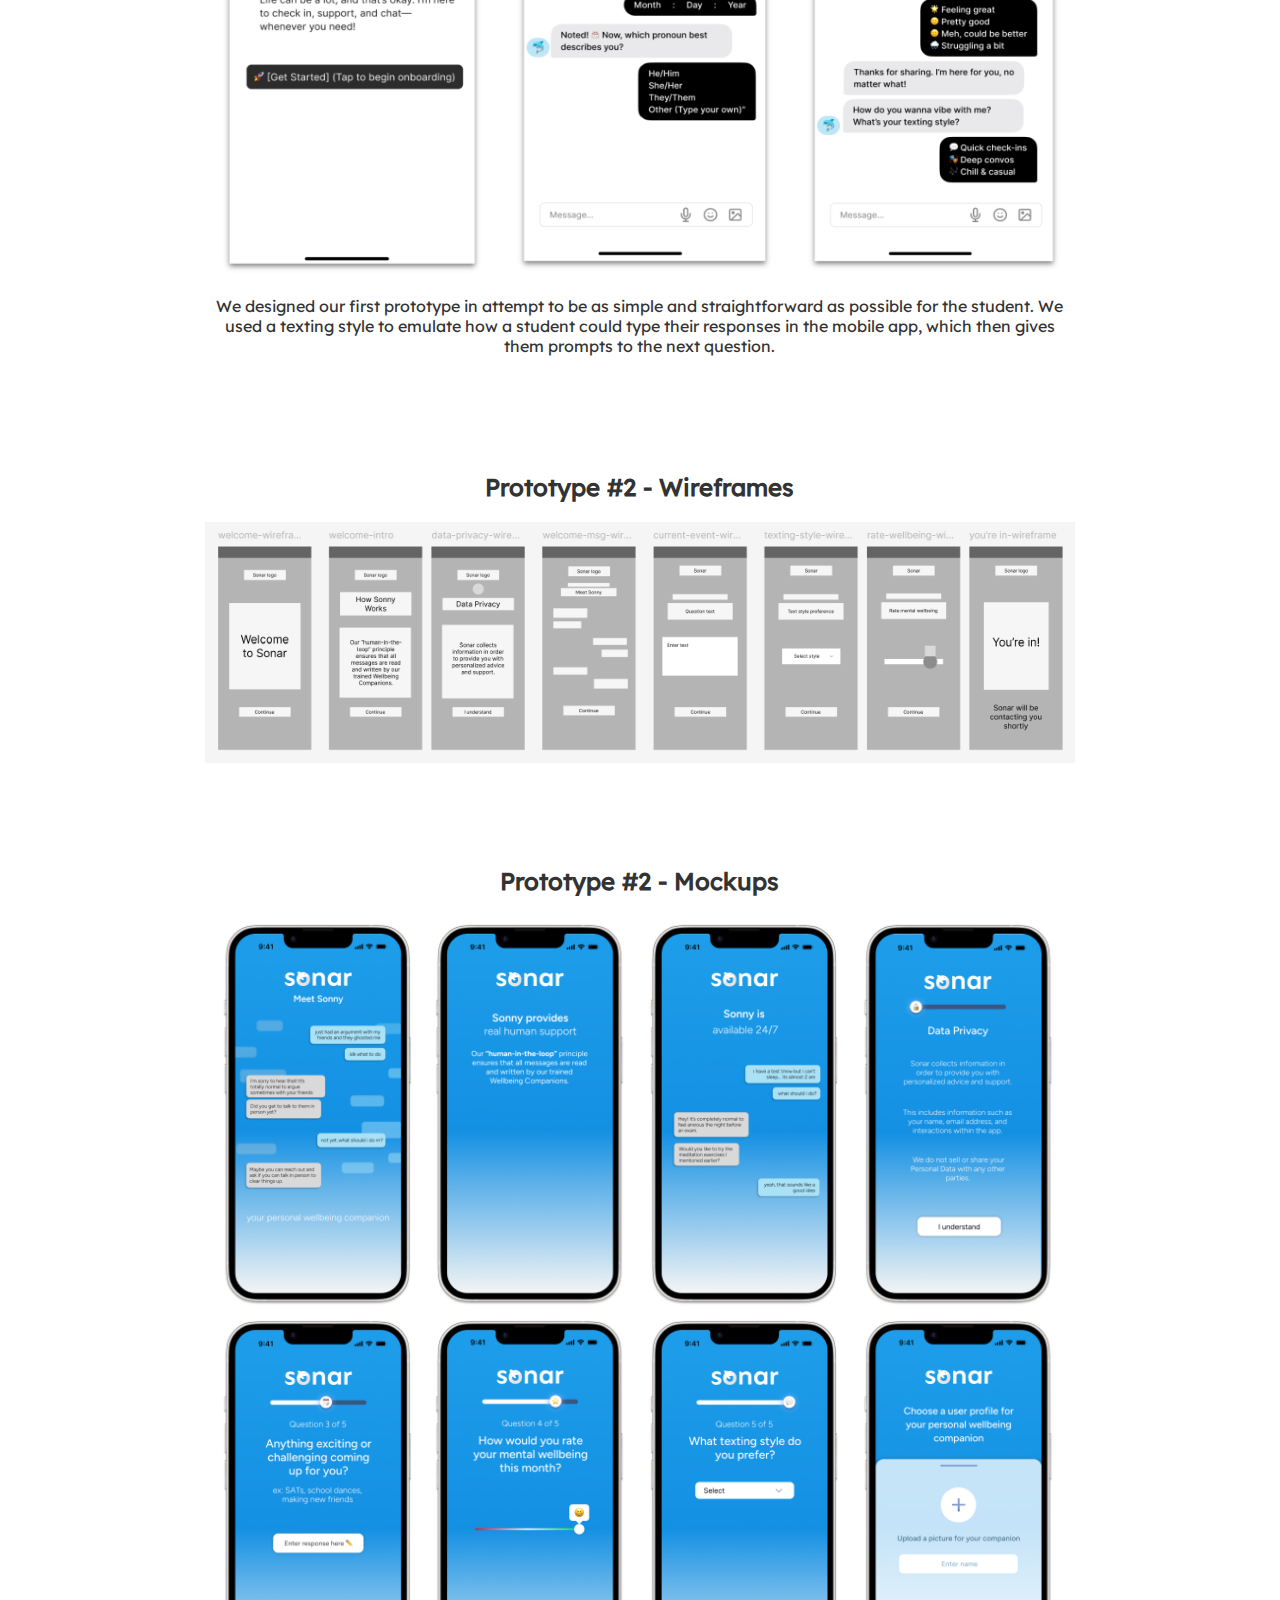
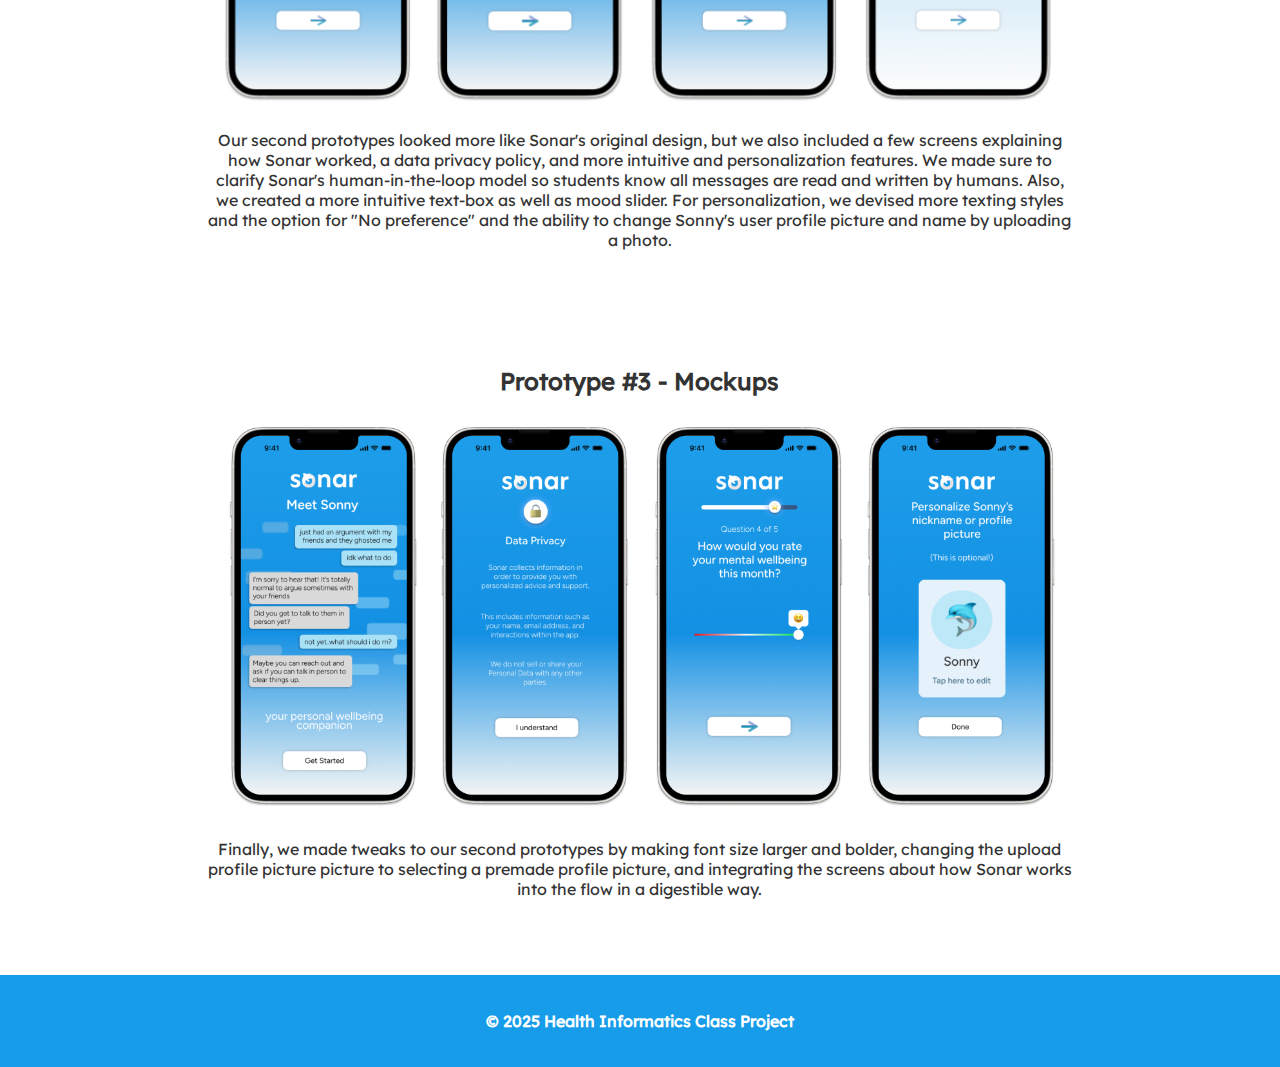
==== commit 48f01ffc: "Added affinity diagram" ====
--- a/design_process.html
+++ b/design_process.html
@@ -87,6 +87,16 @@
         </p>
     </section>
 
+    <section id="affinity-diagram">
+        <h2>Affinity Diagram</h2>
+        <div class="proto1-container">
+            <img src="assets/images/affinity-diagram.png" alt="Affinity Diagram">
+        </div>
+        <p>We conducted 2 rounds of interviews of 7 students aged 13 - 18 years old. 
+            In the first interview, we showed them our Prototype #1 and compared it to Sonar's design.
+            In the second interview, we showed them our Prototype #2 and compared it to Sonar's design again. 
+        </p>
+    </section>
 
     <section id="prototype1">
         <h2>Prototype #1</h2>
--- a/styles.css
+++ b/styles.css
@@ -340,6 +340,12 @@
     font-family: 'Lexend Bold', Arial, Helvetica, sans-serif;
     color:#1E3A8A;
     font-size: 40px;
+}
+
+.interactive-prototype-section p {
+    font-family: 'Lexend Regular', Arial, Helvetica, sans-serif;
+    color:#1E3A8A;
+    font-size: 20px;
 }
 
 iframe {
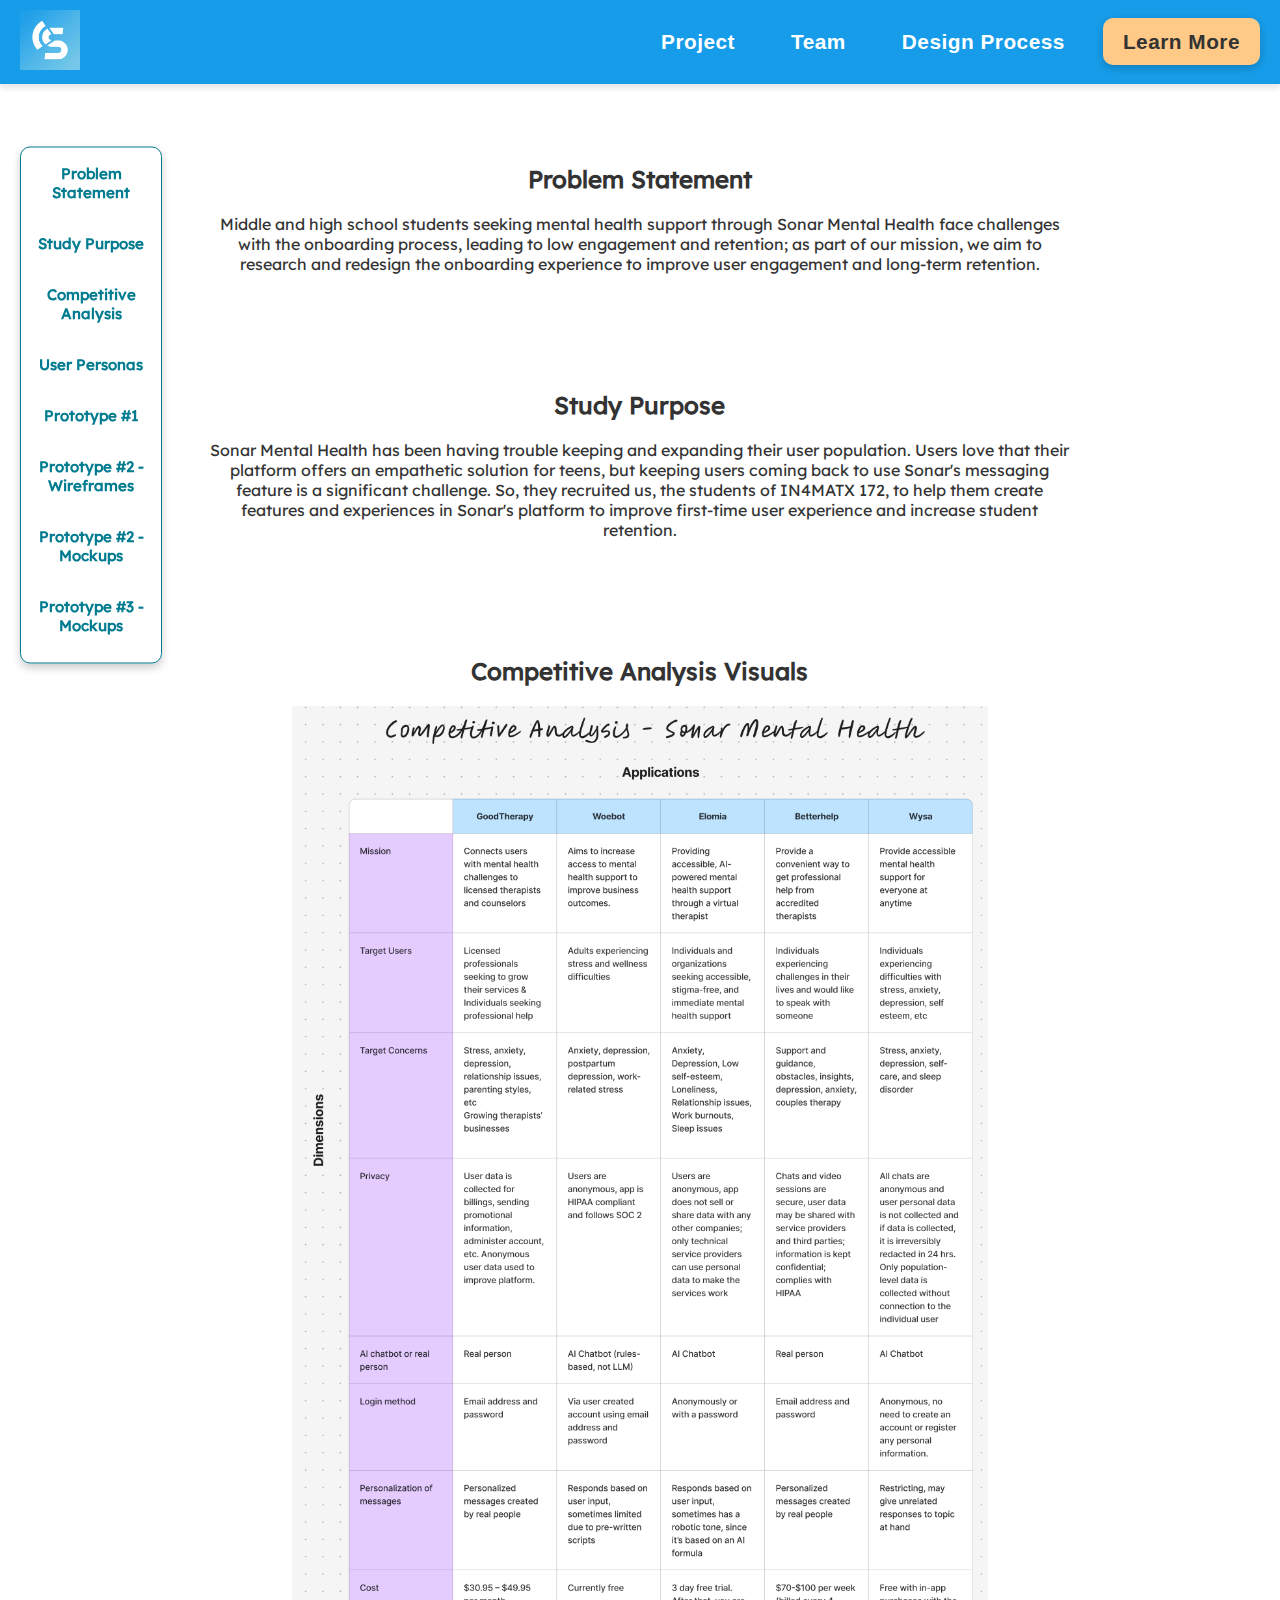
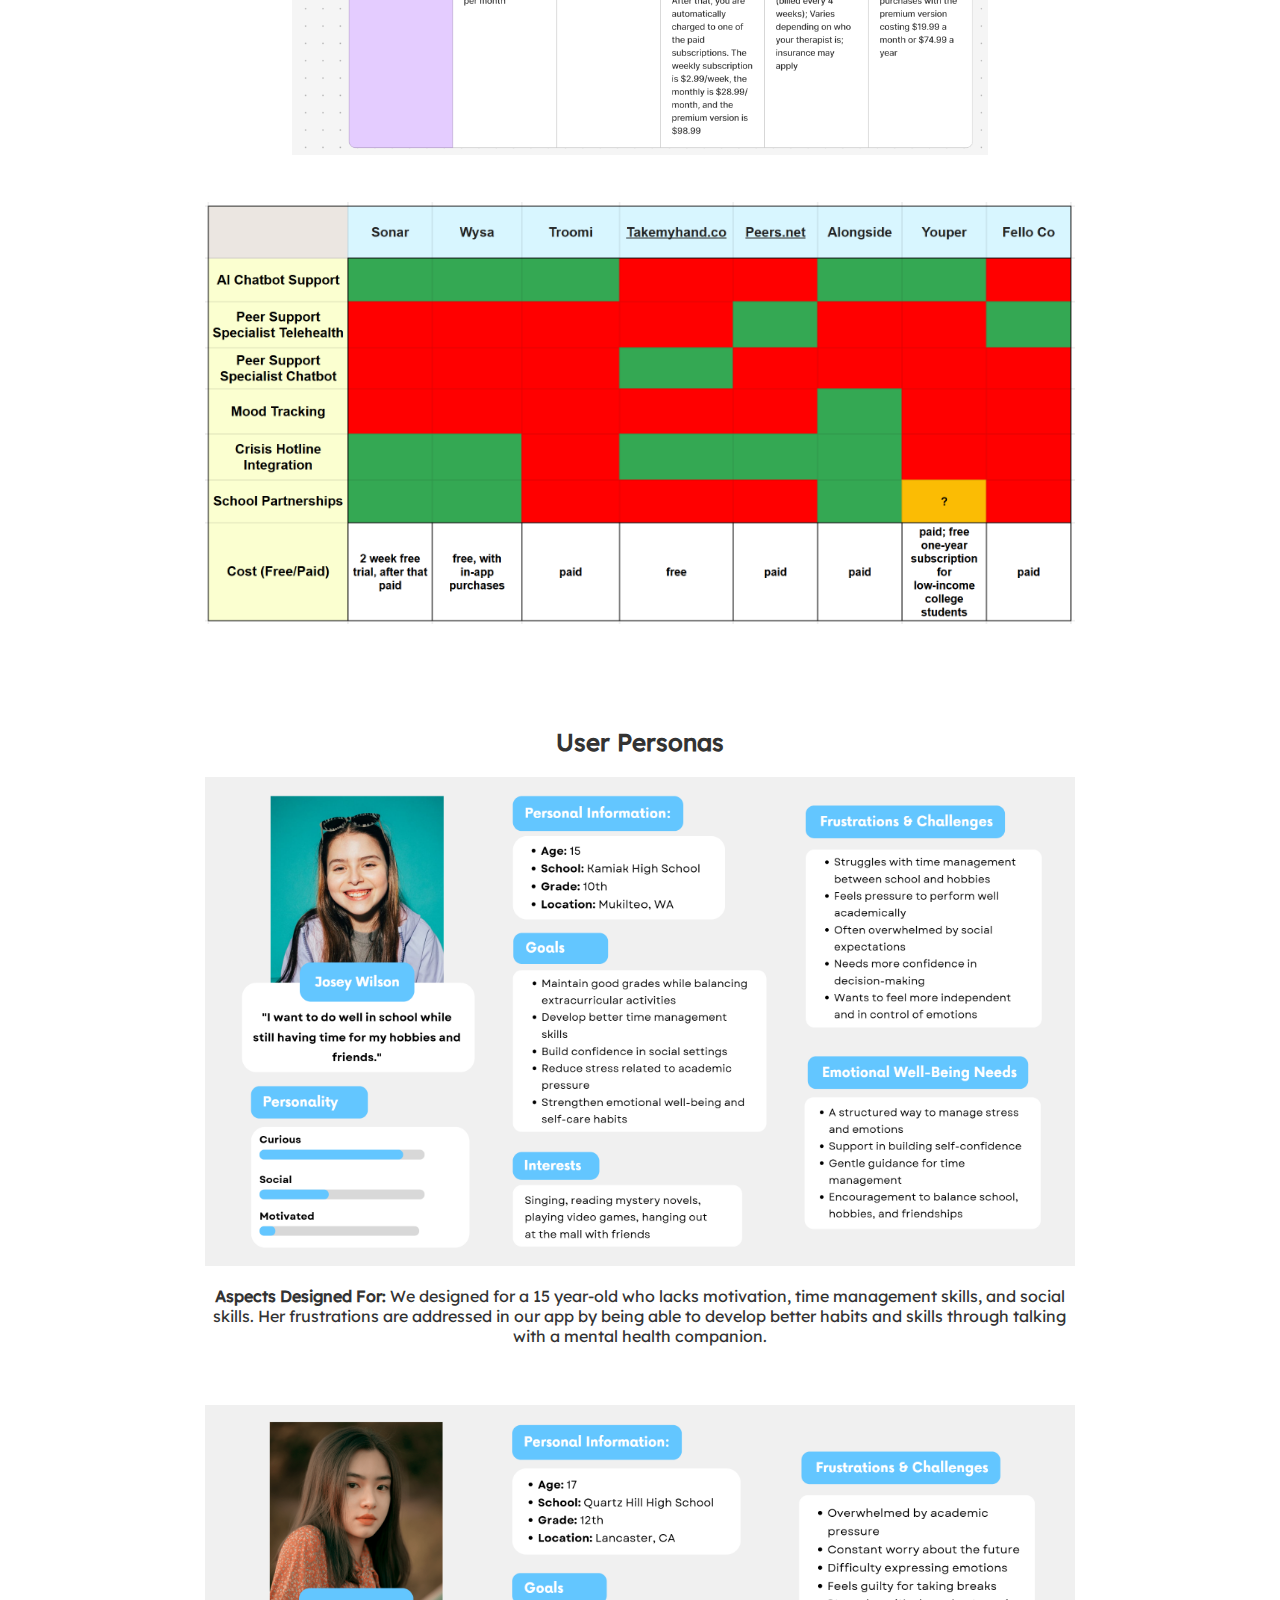
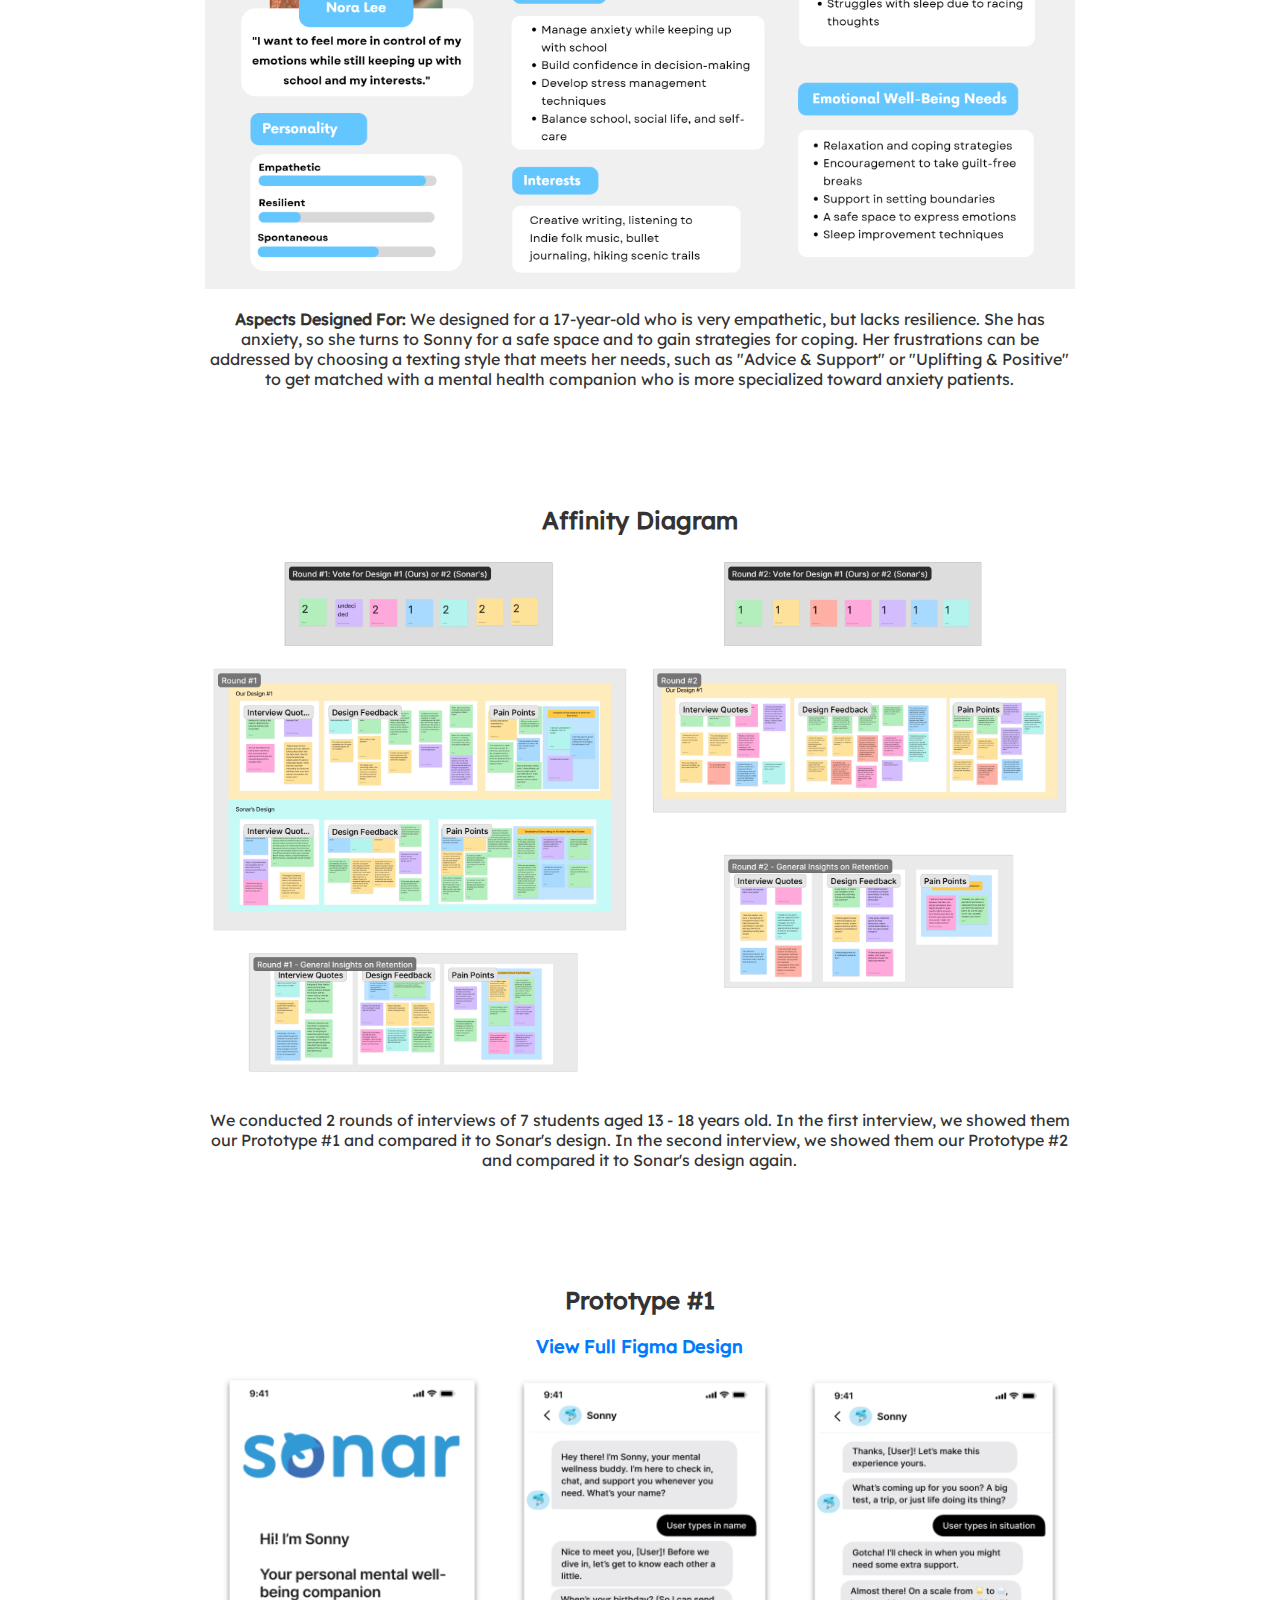
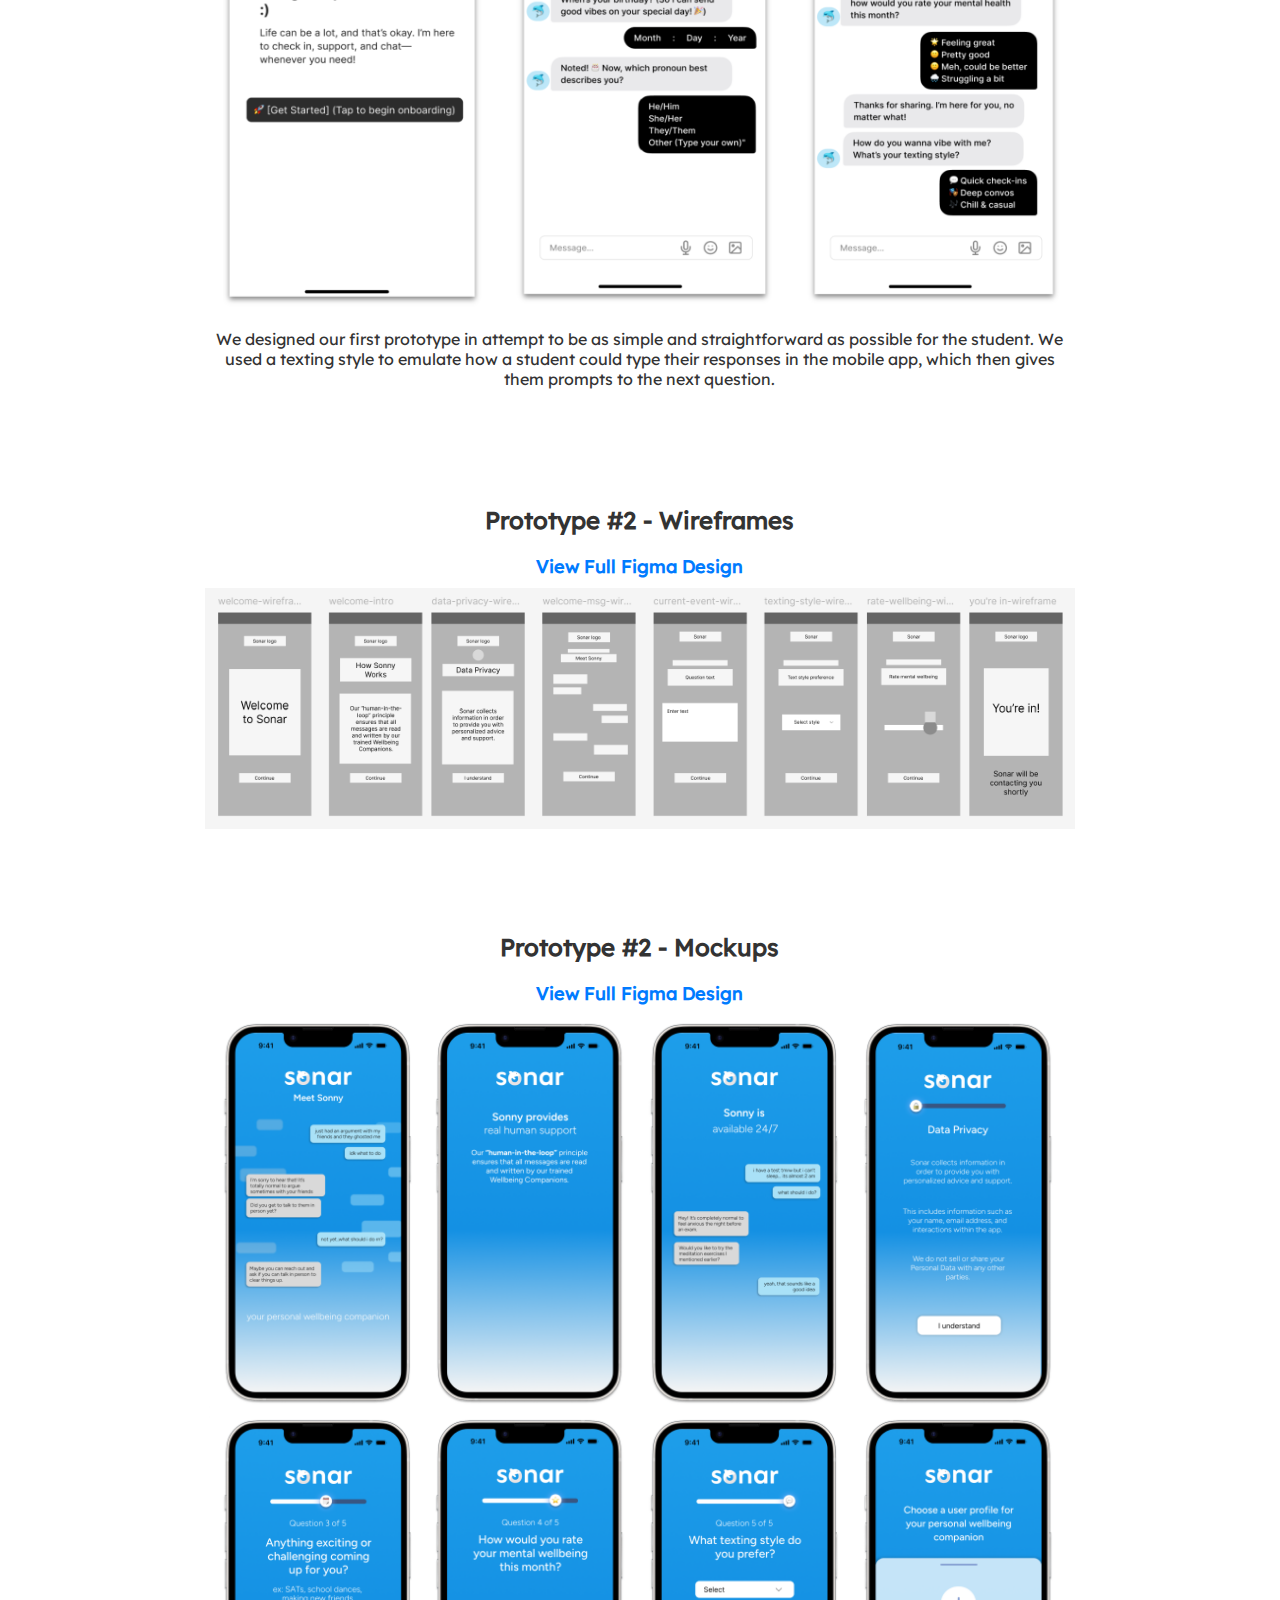
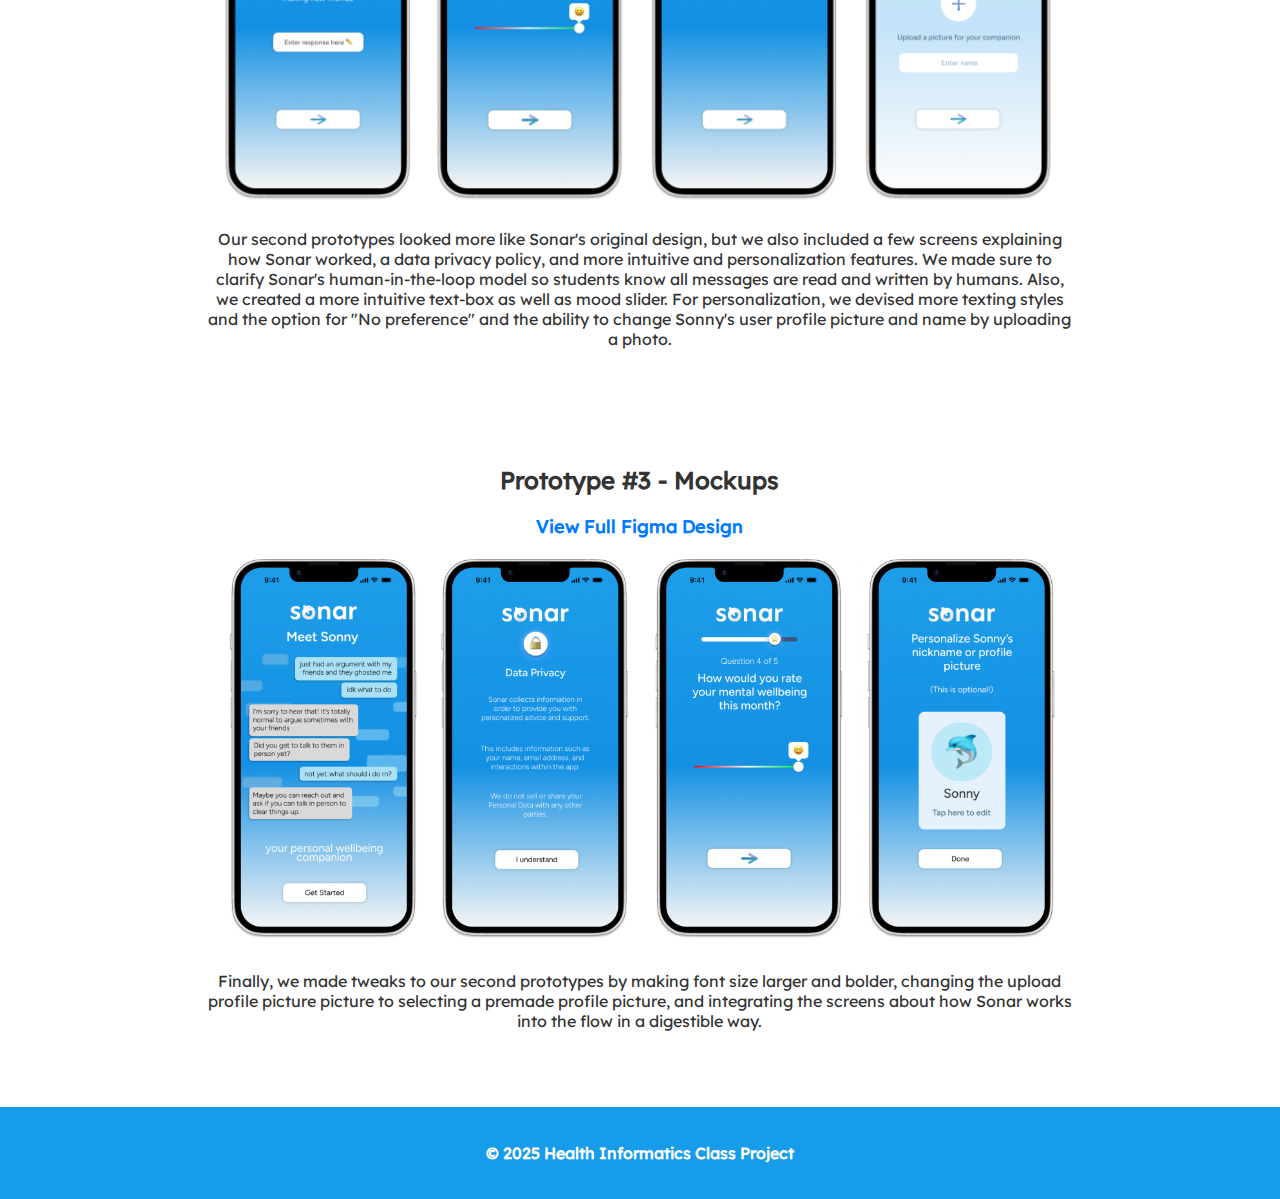
==== commit dae43cc4: "Added Figma links" ====
--- a/design_process.html
+++ b/design_process.html
@@ -101,17 +101,23 @@
     <section id="prototype1">
         <h2>Prototype #1</h2>
         <div class="proto1-container">
+            <a href="https://www.figma.com/design/AFIle5KulYZv4xKLqcctpT/Sonar-Chat-Onboarding-Concept?node-id=0-1&p=f&t=UsjxIXYgqe3NmD1h-0" target="_blank" rel="noopener noreferrer" class="figma-link">
+                <b>View Full Figma Design</b>
+            </a>
             <img src="assets/images/prototype1.png" alt="Prototype 1">
         </div>
         <p>We designed our first prototype in attempt to be as simple and straightforward as possible for the student.
             We used a texting style to emulate how a student could type their responses in the mobile app, which then 
             gives them prompts to the next question.
         </p>
-    </section>
+    </section>  
     
     <section id="wireframes">
         <h2>Prototype #2 - Wireframes</h2>
         <div class="wireframe-container">
+            <a href="https://www.figma.com/design/WlzYz4vKAvmb5n5ZOCslHj/sonar-onboarding-prototype?node-id=1001-316&p=f&t=TLHaB1sJaJLvNgM4-0" target="_blank" rel="noopener noreferrer" class="figma-link">
+                <b>View Full Figma Design</b>
+            </a>
             <img src="assets/images/wireframes.png" alt="Wireframes">
         </div>
     </section>
@@ -119,6 +125,9 @@
     <section id="prototype2">
         <h2>Prototype #2 - Mockups</h2>
         <div class="proto2pt1-container">
+            <a href="https://www.figma.com/design/WlzYz4vKAvmb5n5ZOCslHj/sonar-onboarding-prototype?node-id=426-266&p=f&t=TLHaB1sJaJLvNgM4-0" target="_blank" rel="noopener noreferrer" class="figma-link">
+                <b>View Full Figma Design</b>
+            </a>
             <img src="assets/images/proto2-new.png" alt="Prototype 2 Pt 1">
         </div>
         <p>Our second prototypes looked more like Sonar's original design, but we also included a few screens explaining how Sonar worked, 
@@ -131,6 +140,9 @@
     <section id="prototype3">
         <h2>Prototype #3 - Mockups</h2>
         <div class="proto3-container">
+            <a href="https://www.figma.com/design/WlzYz4vKAvmb5n5ZOCslHj/sonar-onboarding-prototype?node-id=0-1&p=f&t=TLHaB1sJaJLvNgM4-0" target="_blank" rel="noopener noreferrer" class="figma-link">
+                <b>View Full Figma Design</b>
+            </a>
             <img src="assets/images/proto3.png" alt="Prototype 3 - Final Prototype">
         </div>
         <p>Finally, we made tweaks to our second prototypes by making font size larger and bolder, changing the upload profile picture picture to selecting 
--- a/styles.css
+++ b/styles.css
@@ -500,7 +500,8 @@
 
 /* sign-up section */
 .sign-up-section {
-    /* background: linear-gradient(135deg, #169CE9, #1E78C9, #16B9E9); */
+    background: #ffeeda;
+    /* linear-gradient(135deg, #169CE9, #1E78C9, #16B9E9); */
     padding-top: 60px;
     padding-left: 60px;
     padding-right: 60px;
@@ -565,6 +566,19 @@
 
 
 /* design process page */
+
+.figma-link {
+    display: inline-block; /* Ensures the margin applies properly */
+    font-size: 18px; /* Makes the link bigger */
+    font-weight: bold; /* Makes the text stand out */
+    margin-bottom: 10px; /* Adds space below the link */
+    text-decoration: none; /* Removes underline */
+    color: #007bff; /* Blue color for visibility */
+}
+
+.figma-link:hover {
+    text-decoration: underline; /* Adds underline on hover for clarity */
+}
 
 /* Centering each section */
 .design-process-page section {
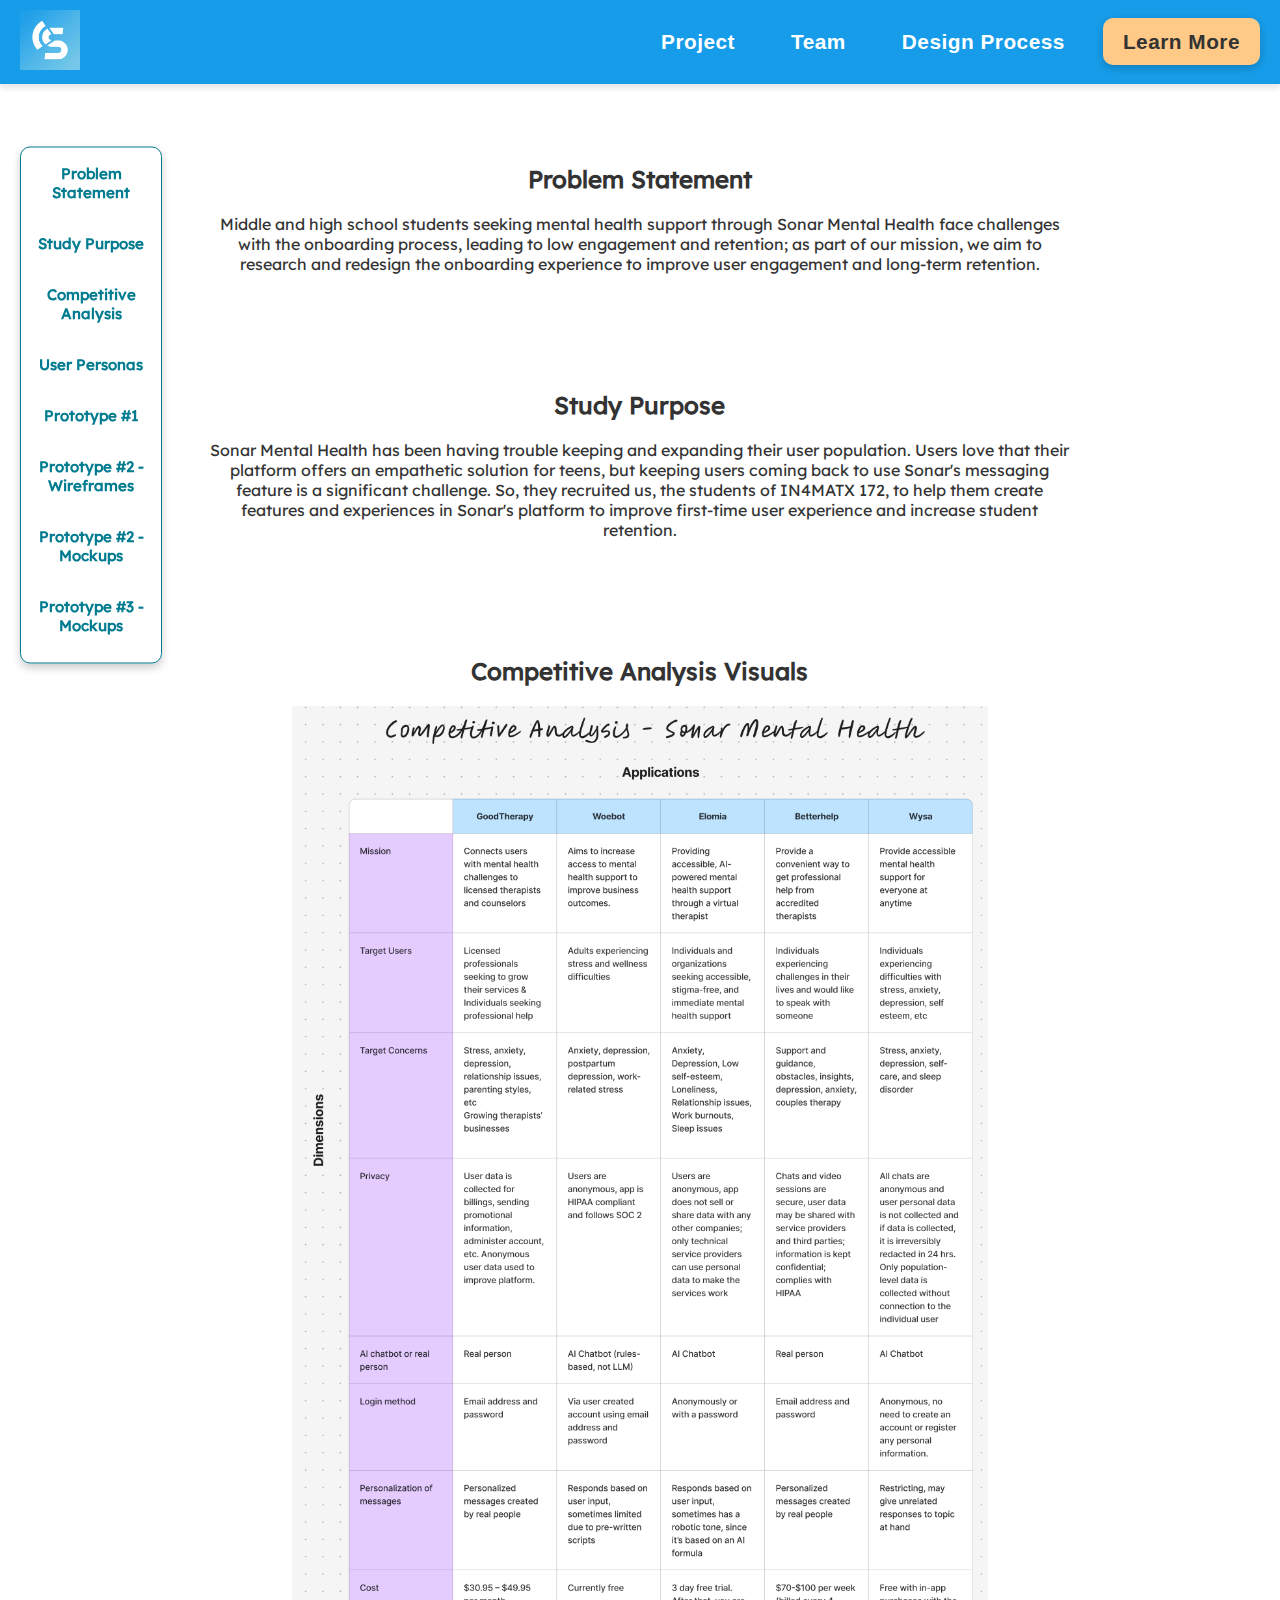
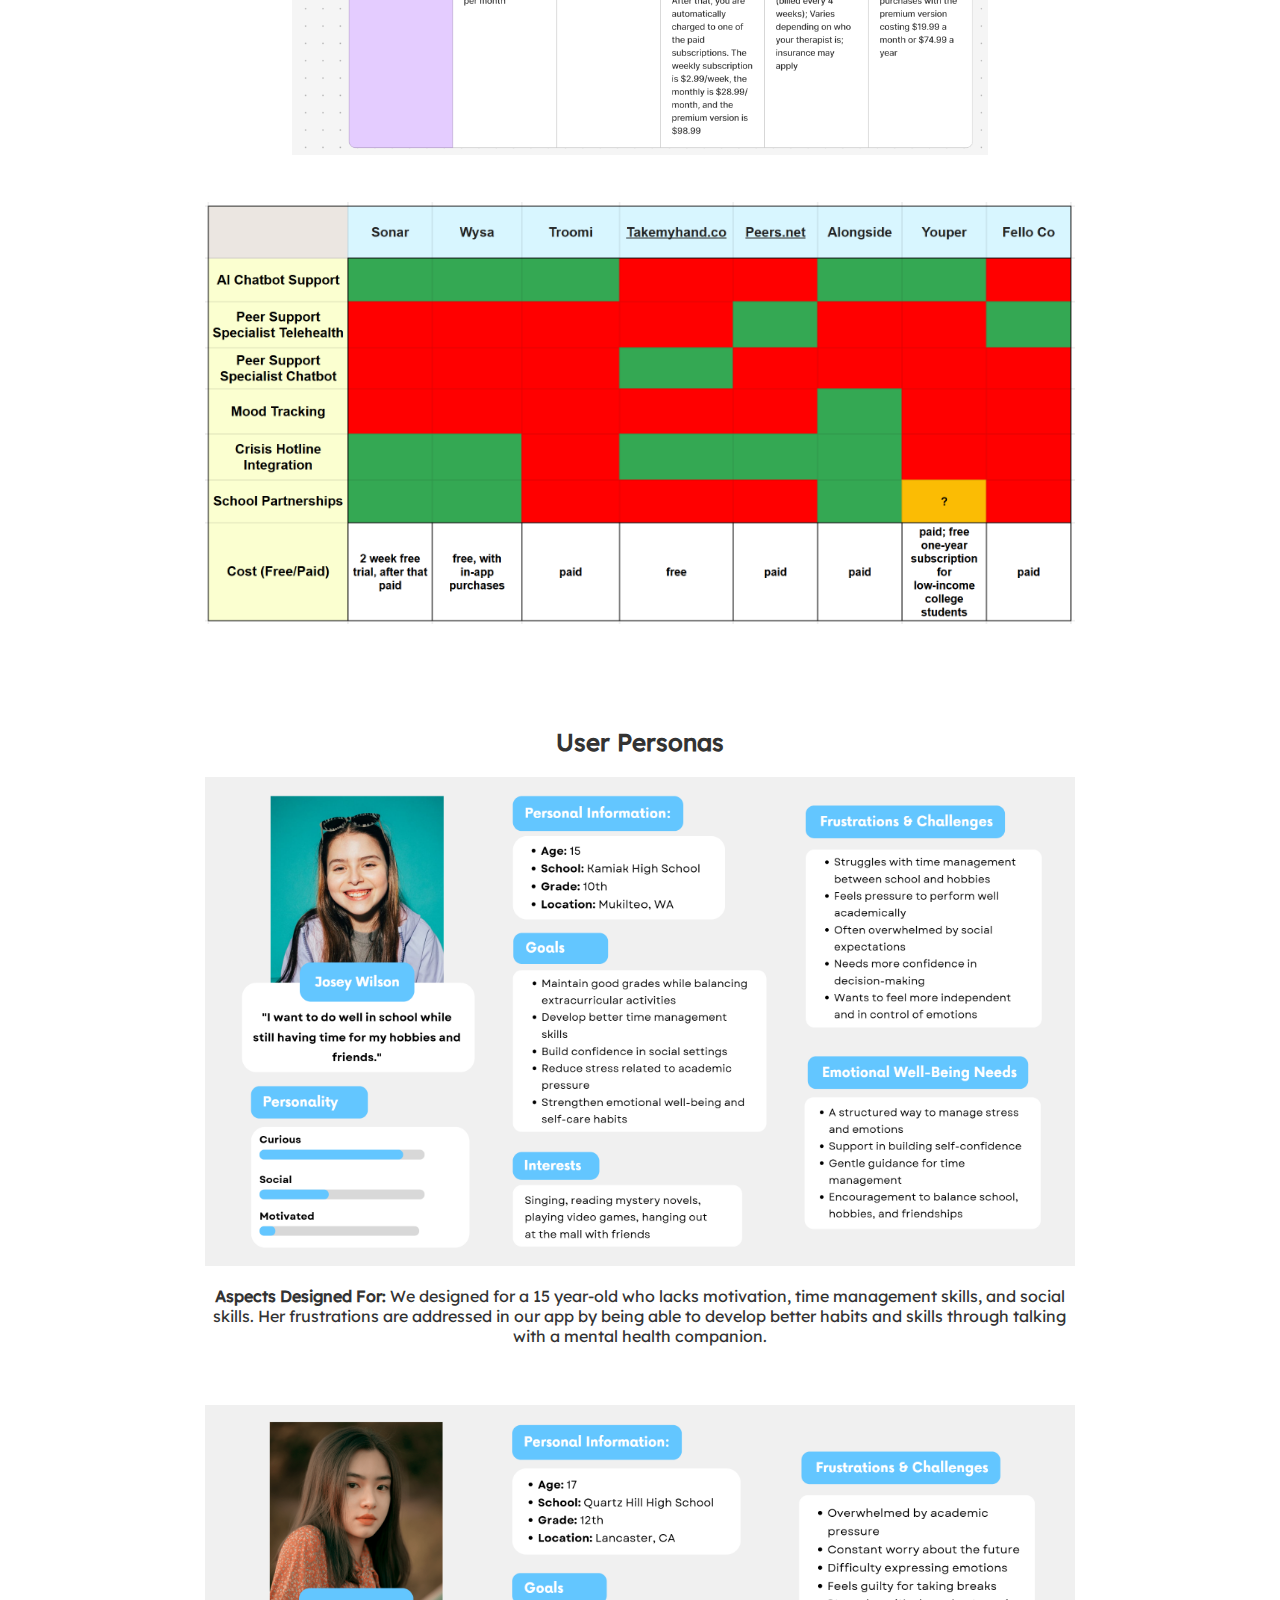
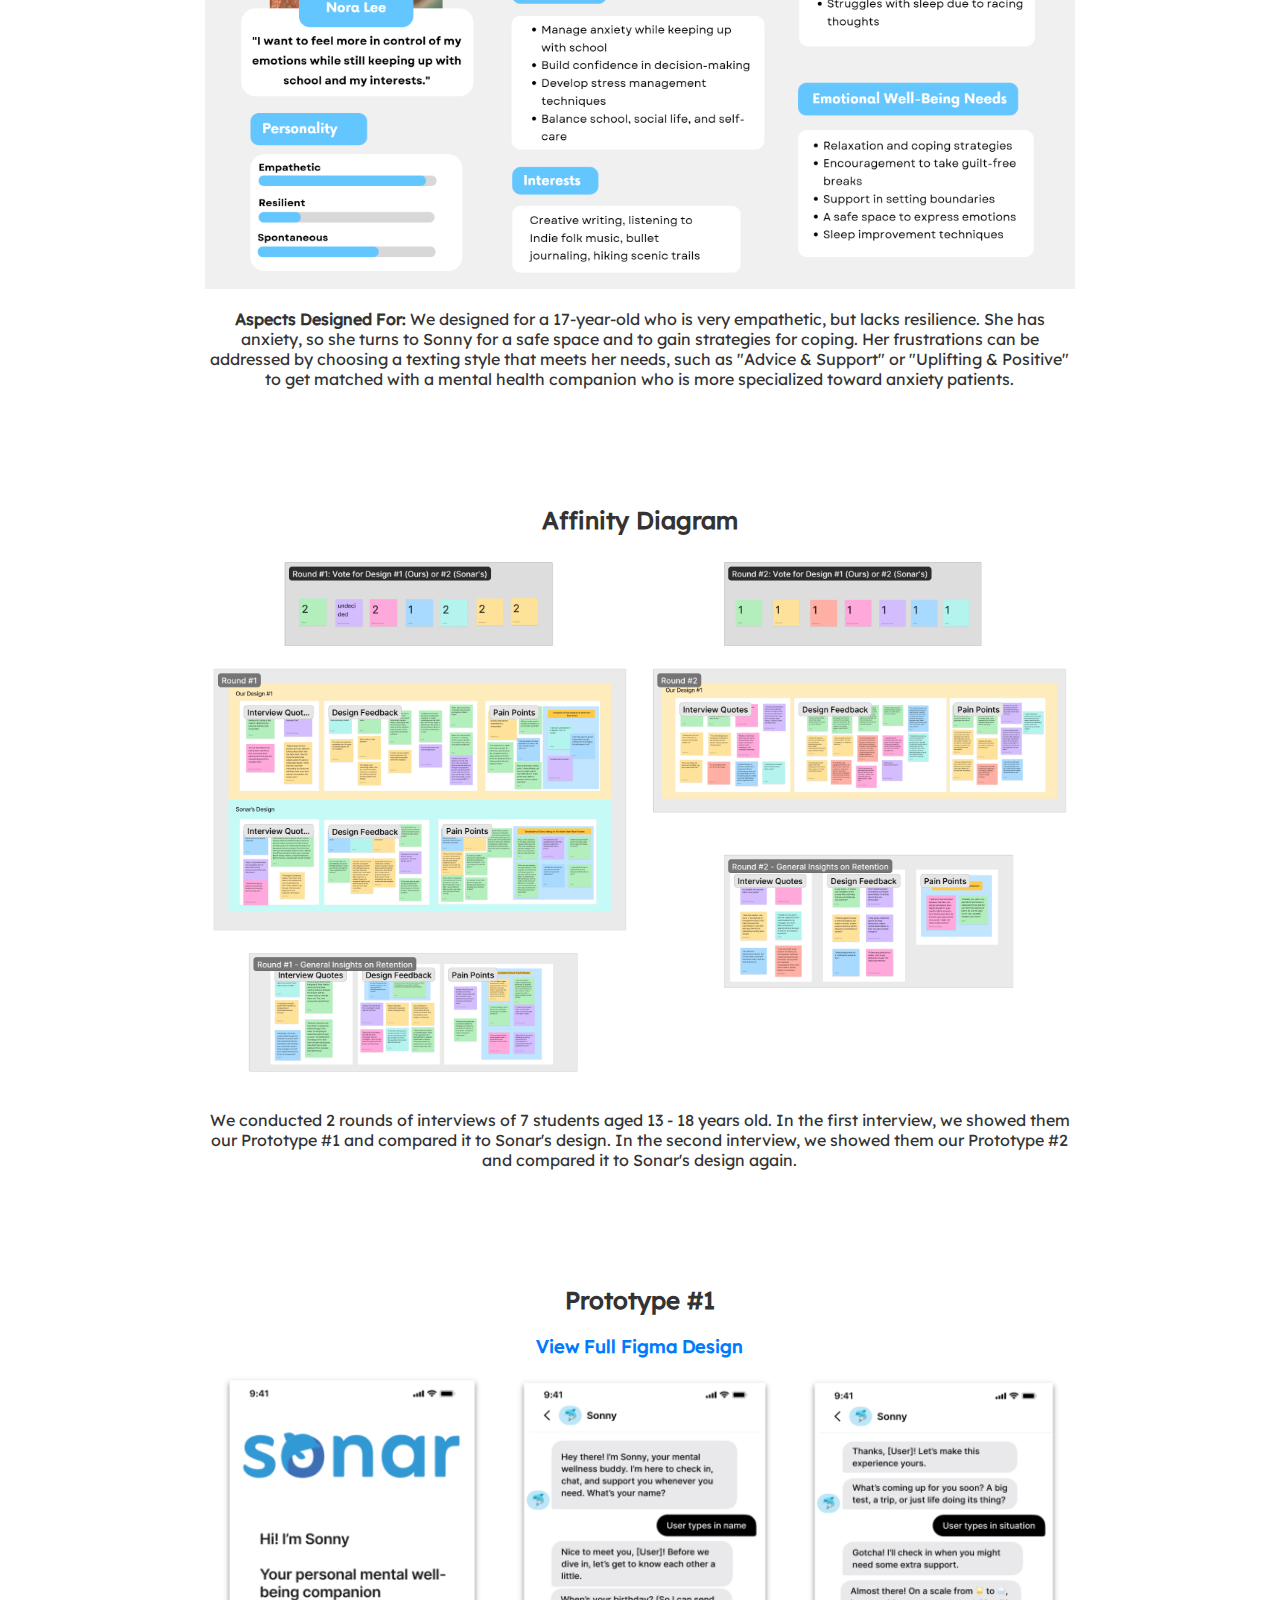
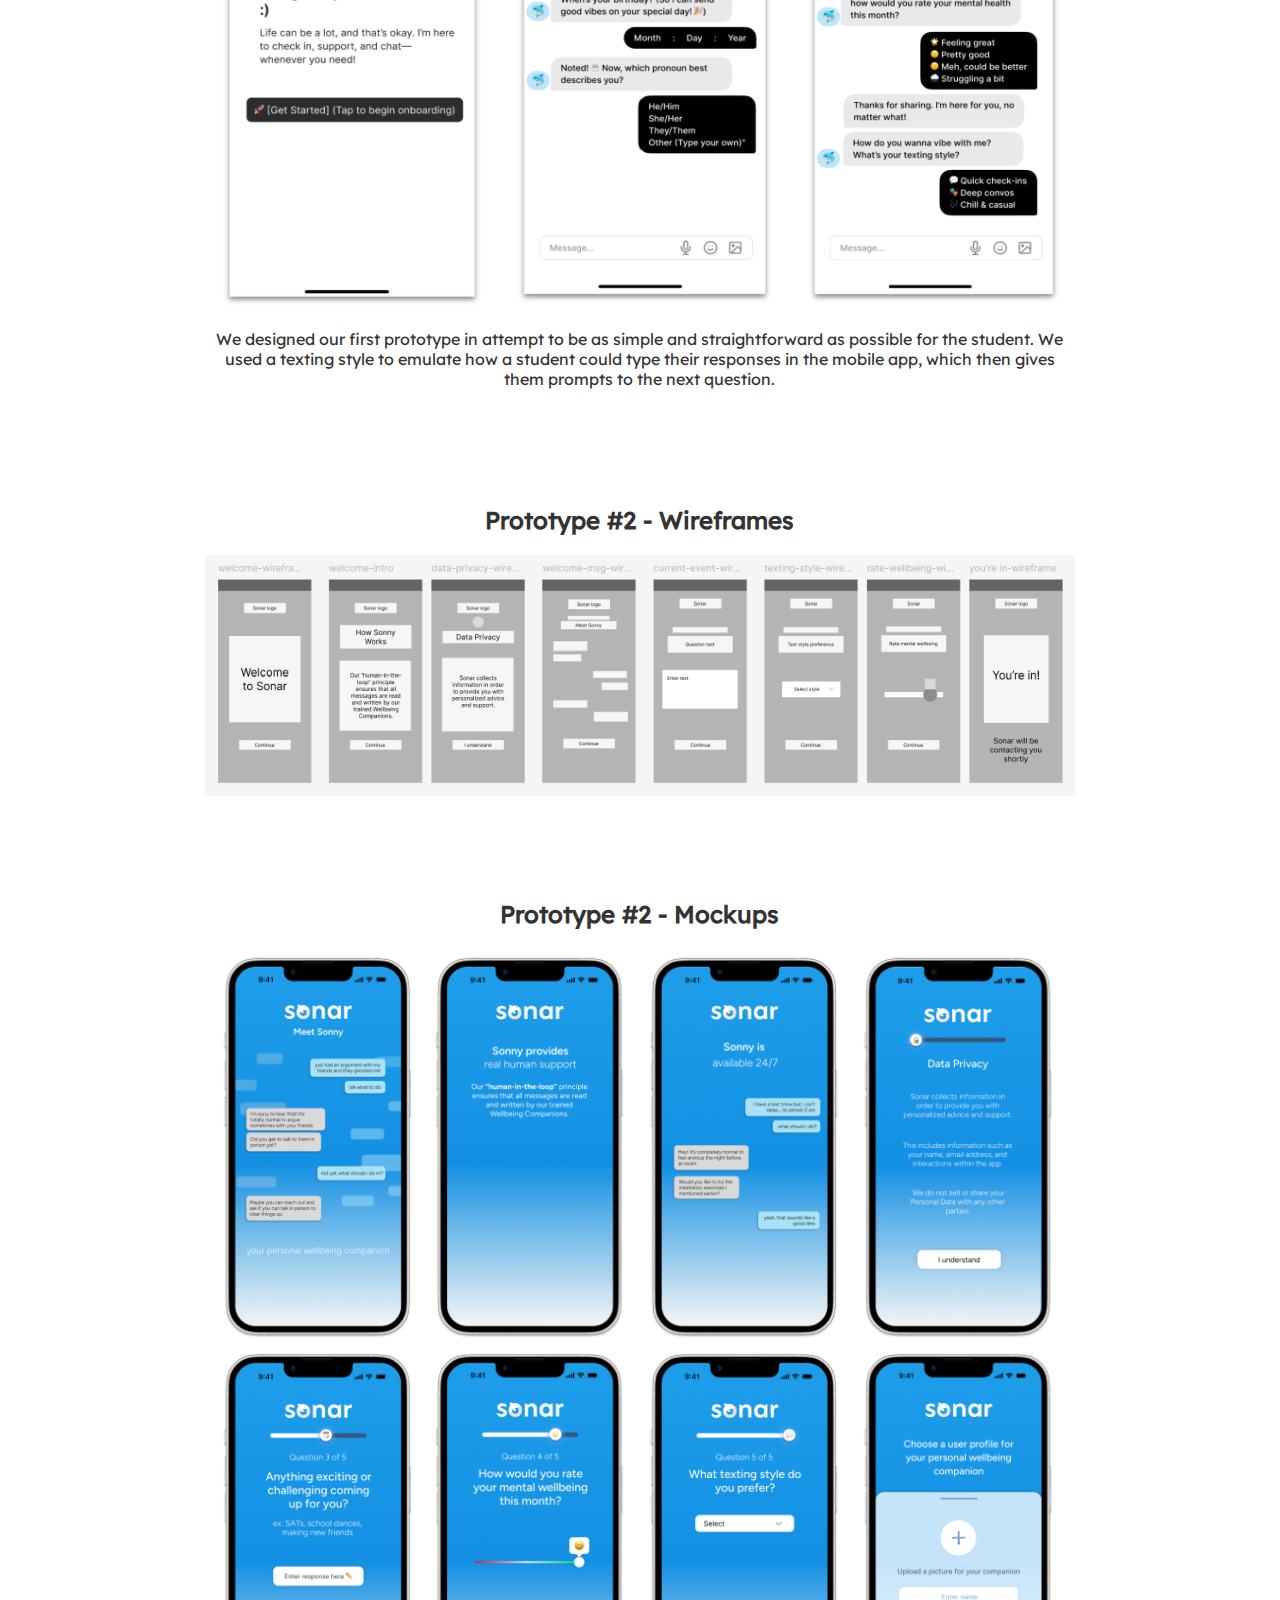
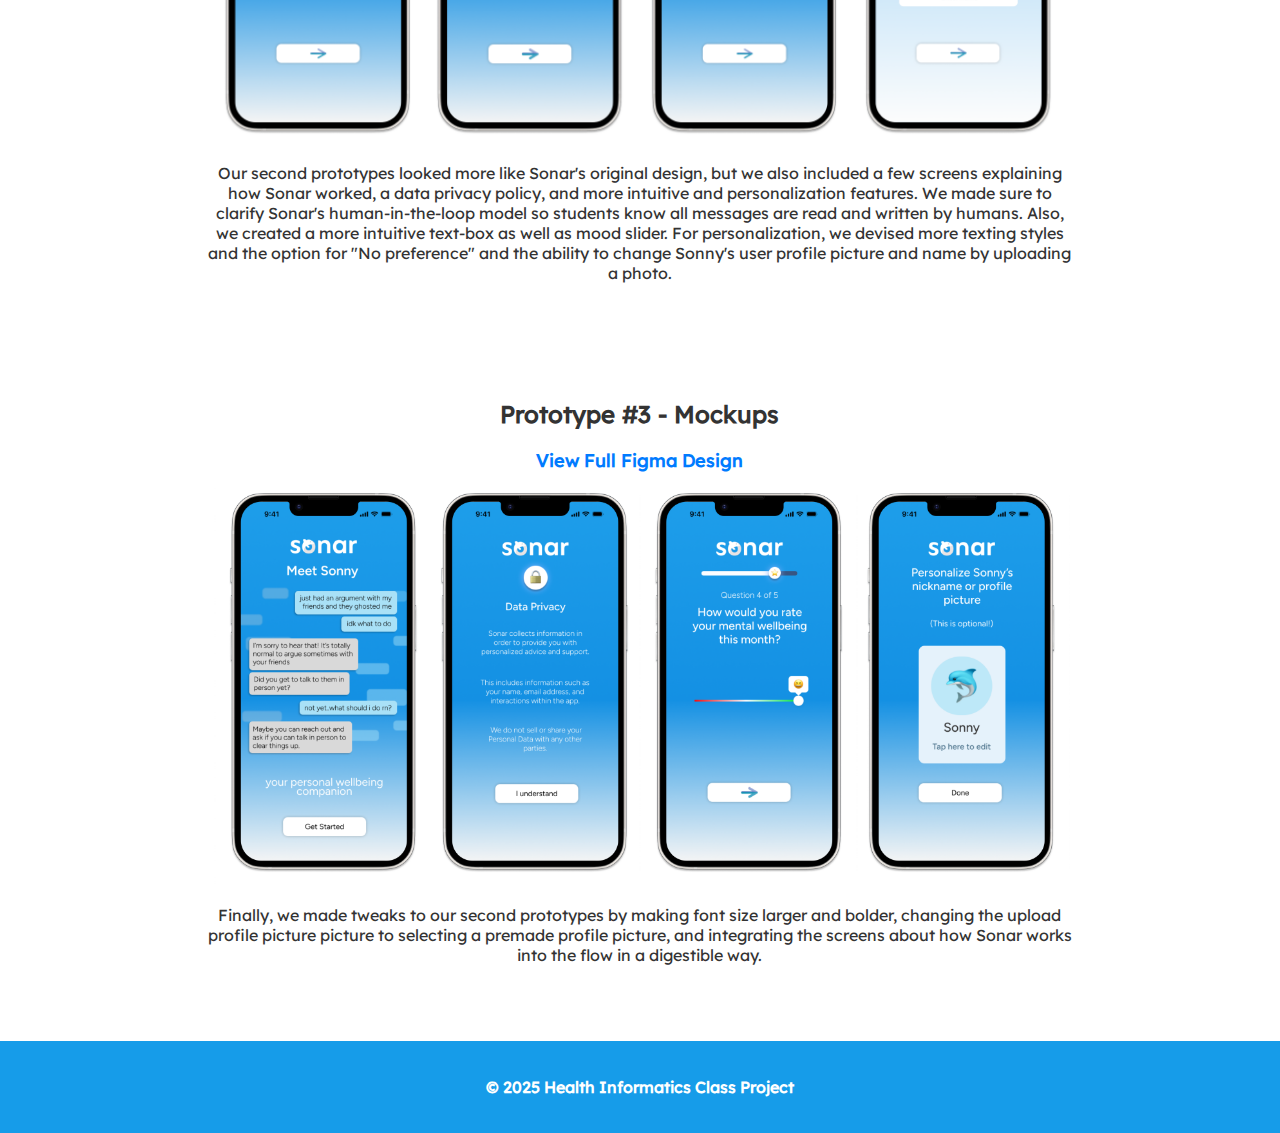
==== commit 0cd58c3f: "Removed some links" ====
--- a/design_process.html
+++ b/design_process.html
@@ -115,9 +115,6 @@
     <section id="wireframes">
         <h2>Prototype #2 - Wireframes</h2>
         <div class="wireframe-container">
-            <a href="https://www.figma.com/design/WlzYz4vKAvmb5n5ZOCslHj/sonar-onboarding-prototype?node-id=1001-316&p=f&t=TLHaB1sJaJLvNgM4-0" target="_blank" rel="noopener noreferrer" class="figma-link">
-                <b>View Full Figma Design</b>
-            </a>
             <img src="assets/images/wireframes.png" alt="Wireframes">
         </div>
     </section>
@@ -125,9 +122,6 @@
     <section id="prototype2">
         <h2>Prototype #2 - Mockups</h2>
         <div class="proto2pt1-container">
-            <a href="https://www.figma.com/design/WlzYz4vKAvmb5n5ZOCslHj/sonar-onboarding-prototype?node-id=426-266&p=f&t=TLHaB1sJaJLvNgM4-0" target="_blank" rel="noopener noreferrer" class="figma-link">
-                <b>View Full Figma Design</b>
-            </a>
             <img src="assets/images/proto2-new.png" alt="Prototype 2 Pt 1">
         </div>
         <p>Our second prototypes looked more like Sonar's original design, but we also included a few screens explaining how Sonar worked, 
